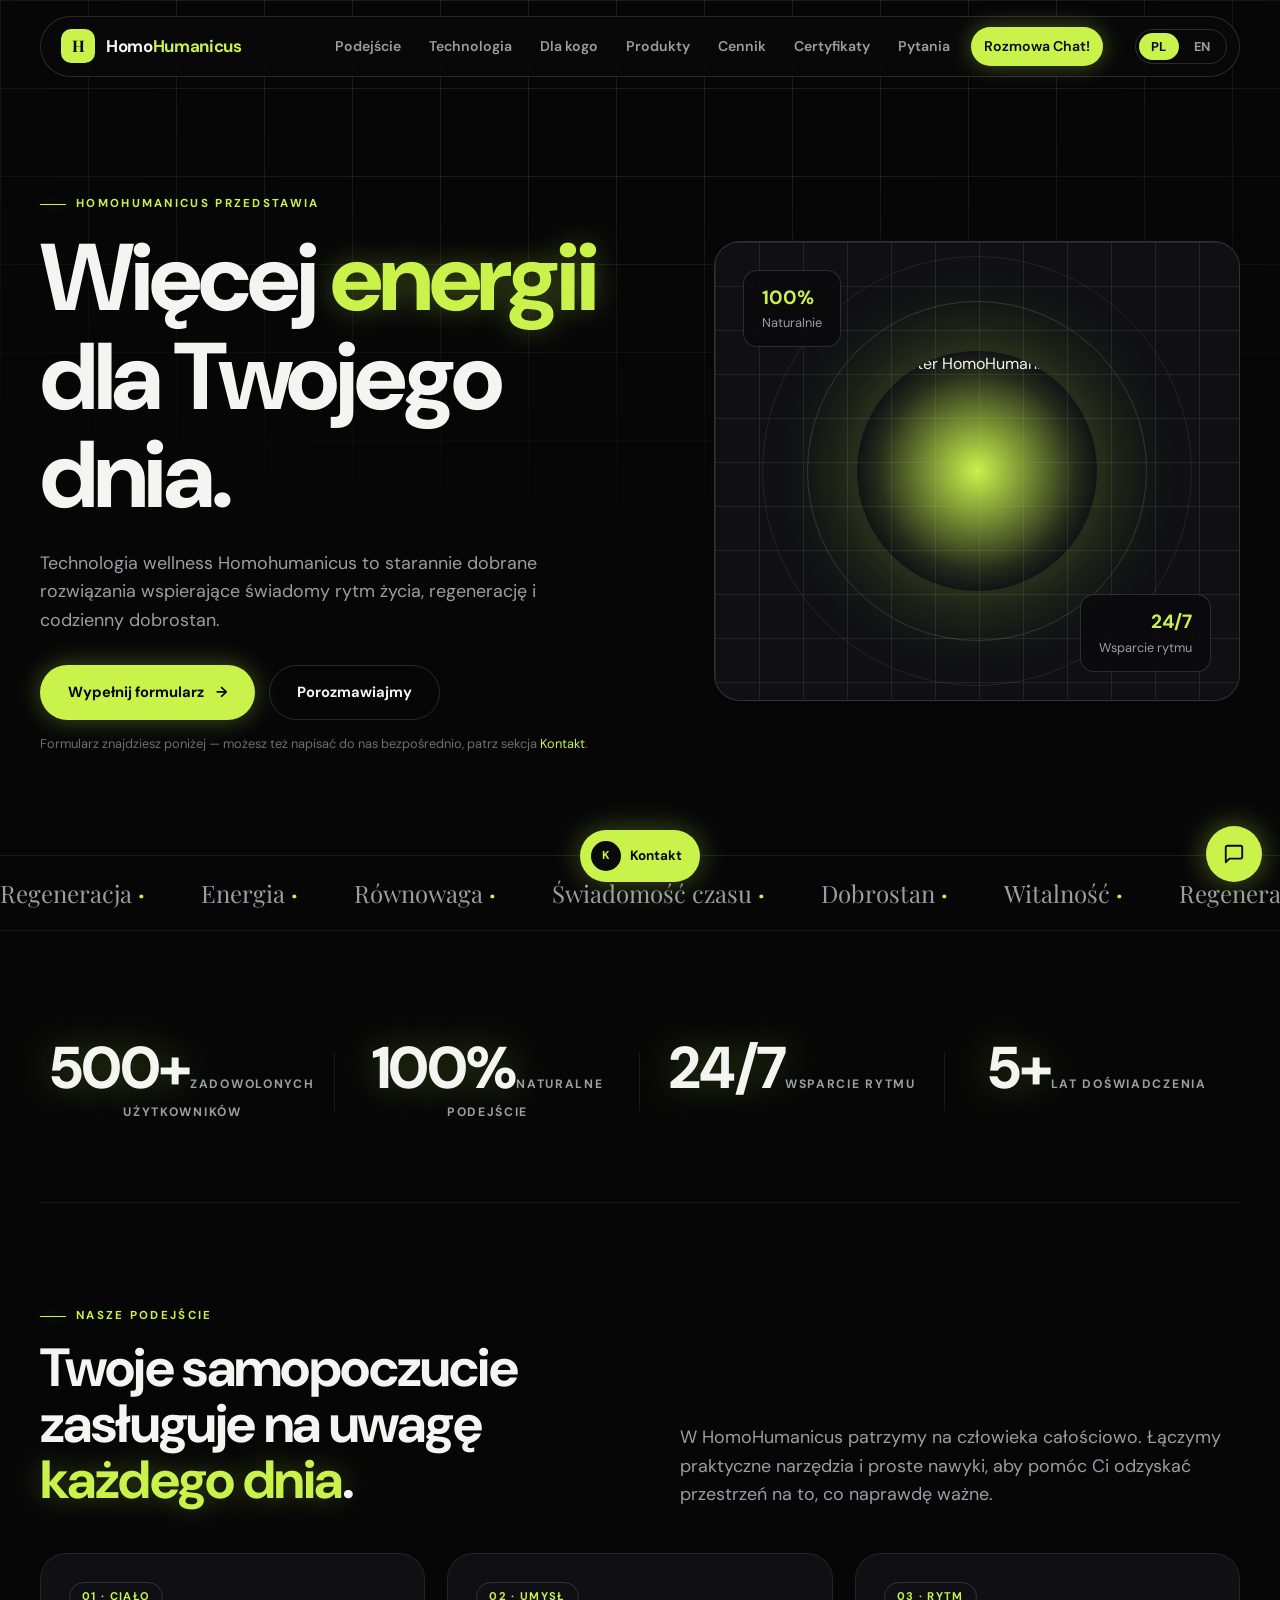
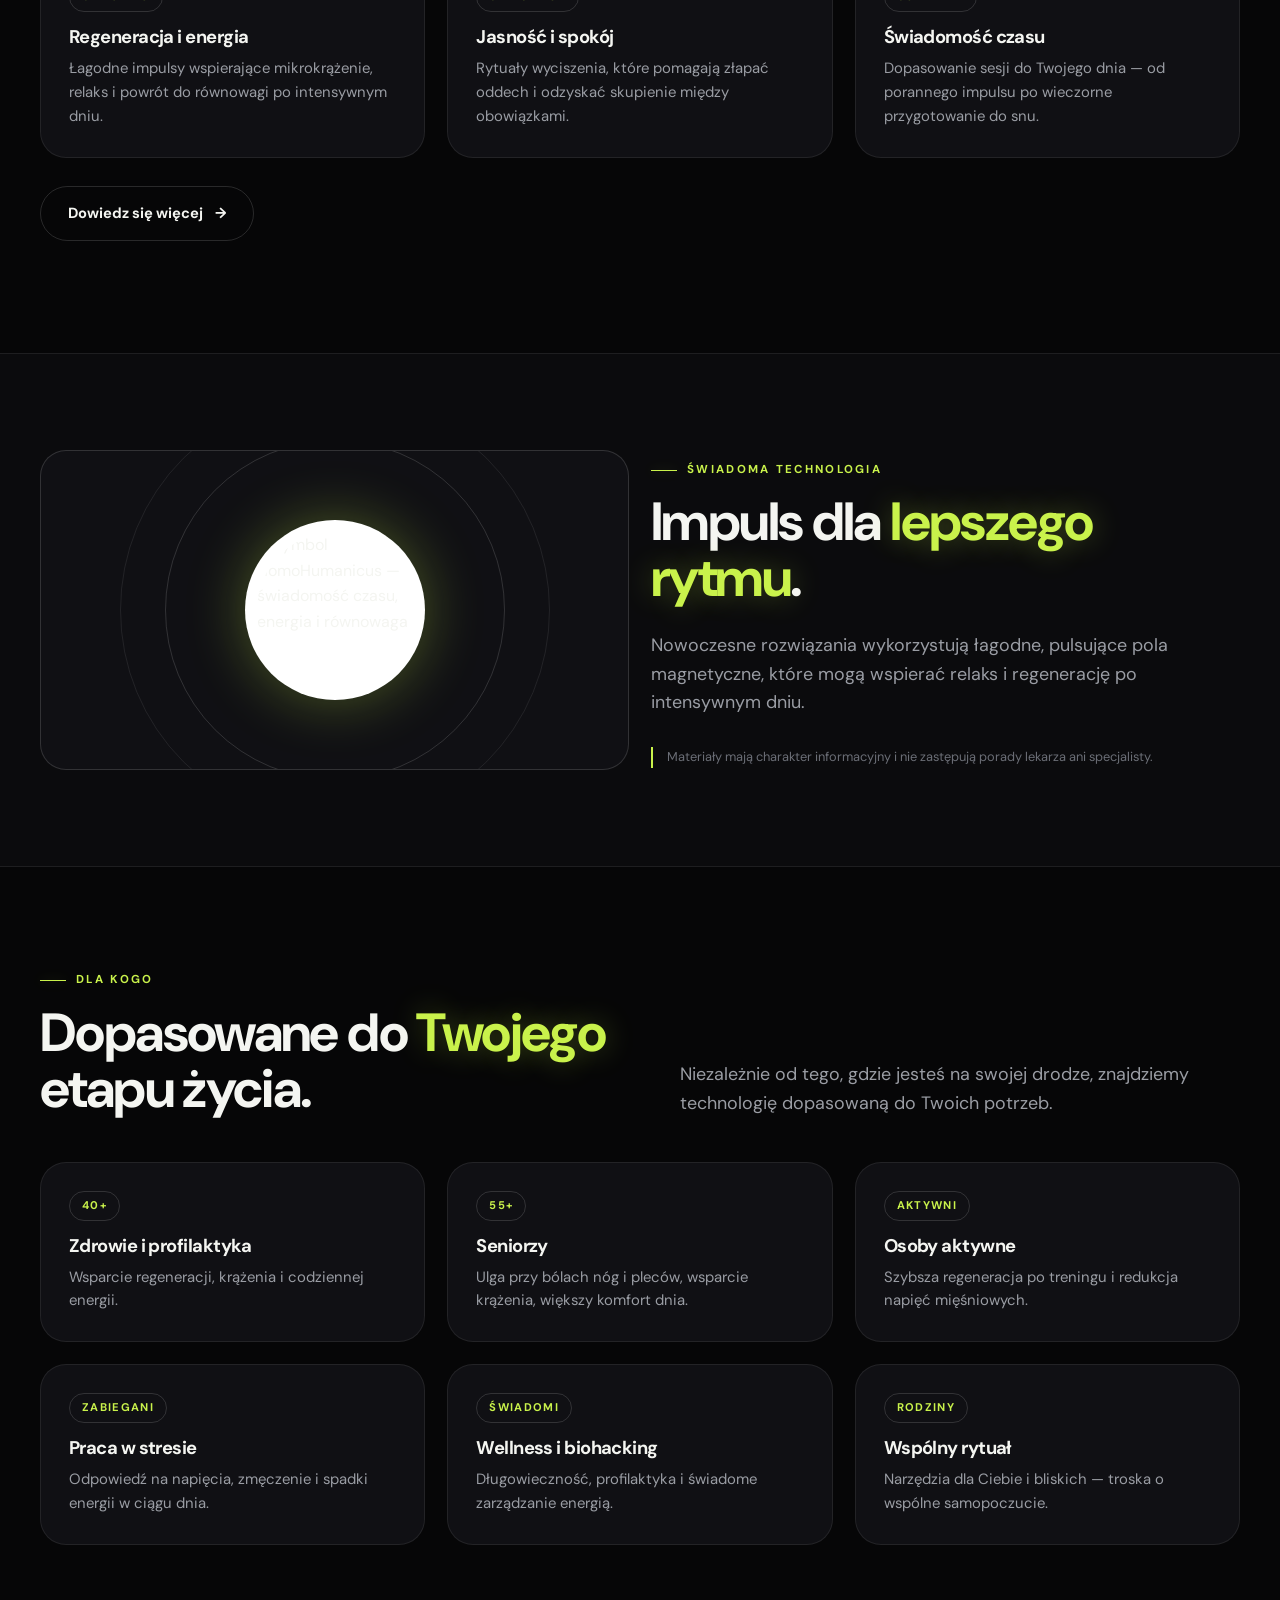
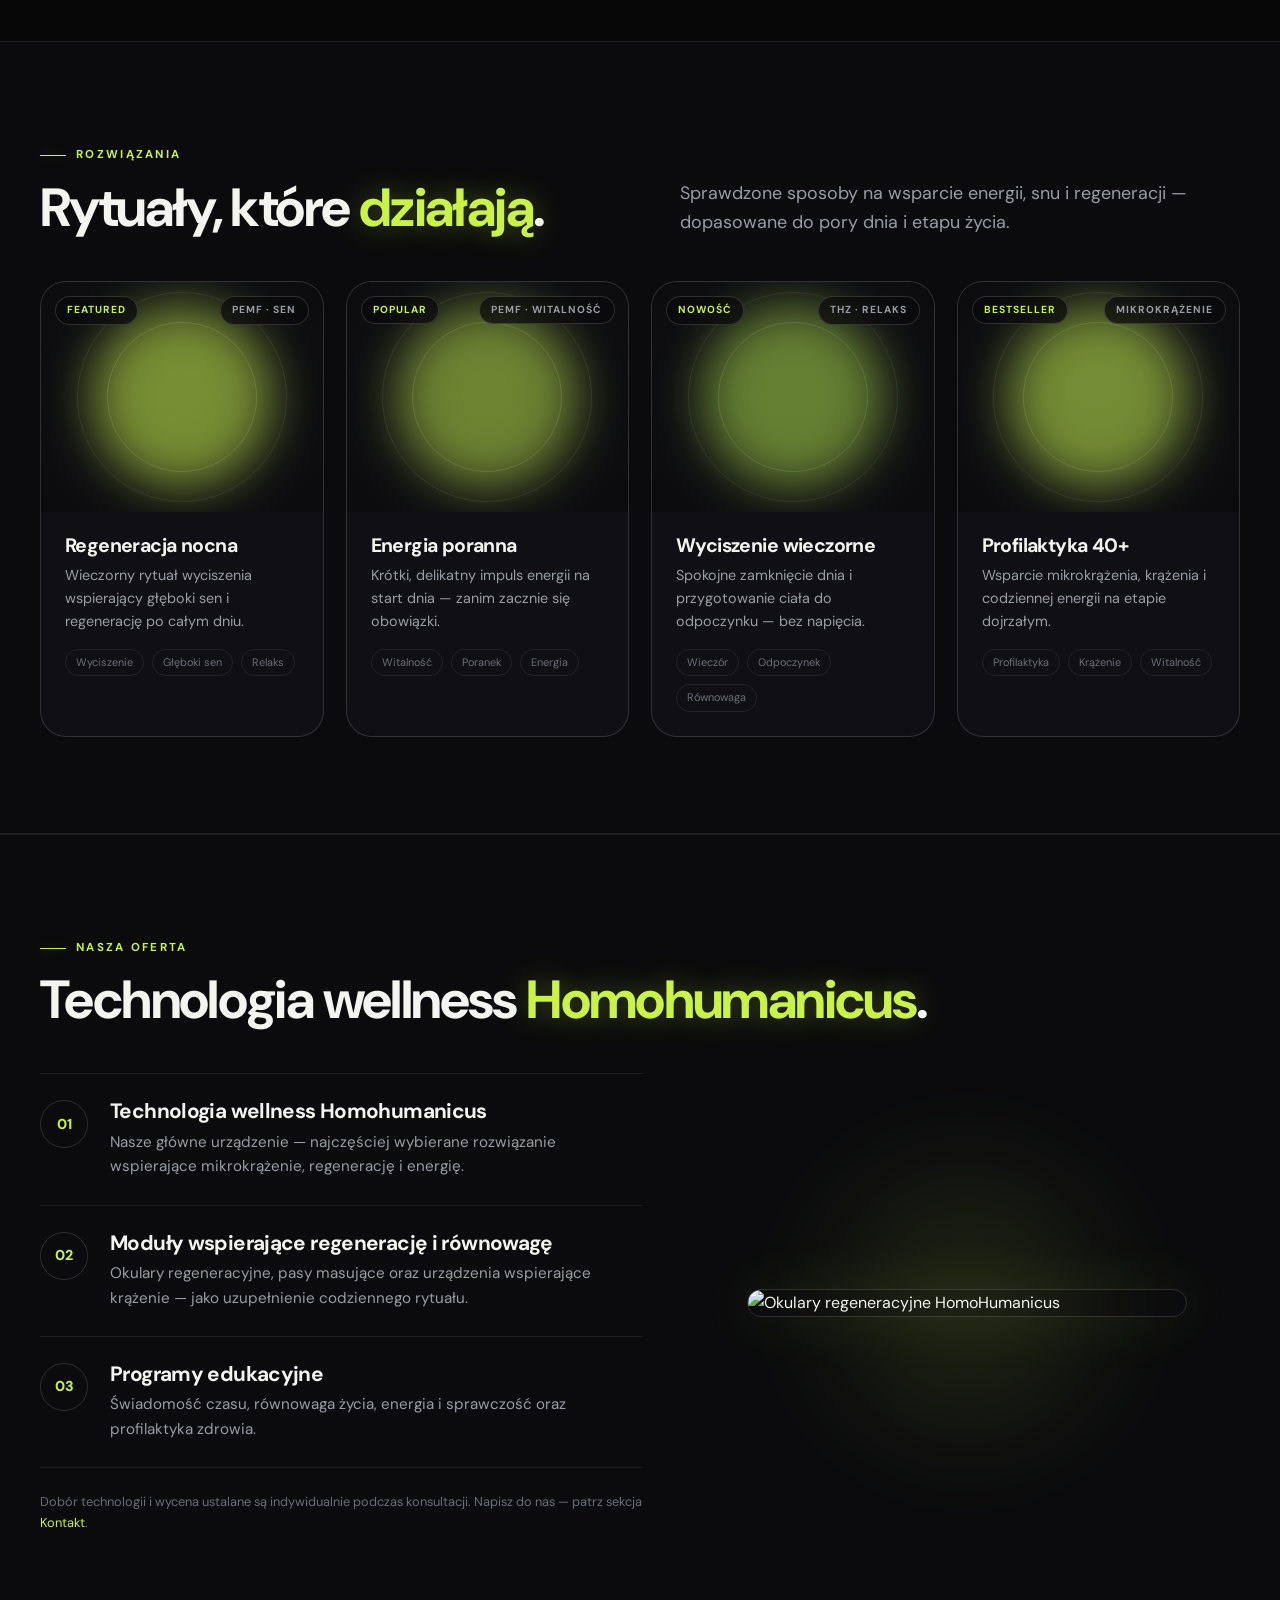
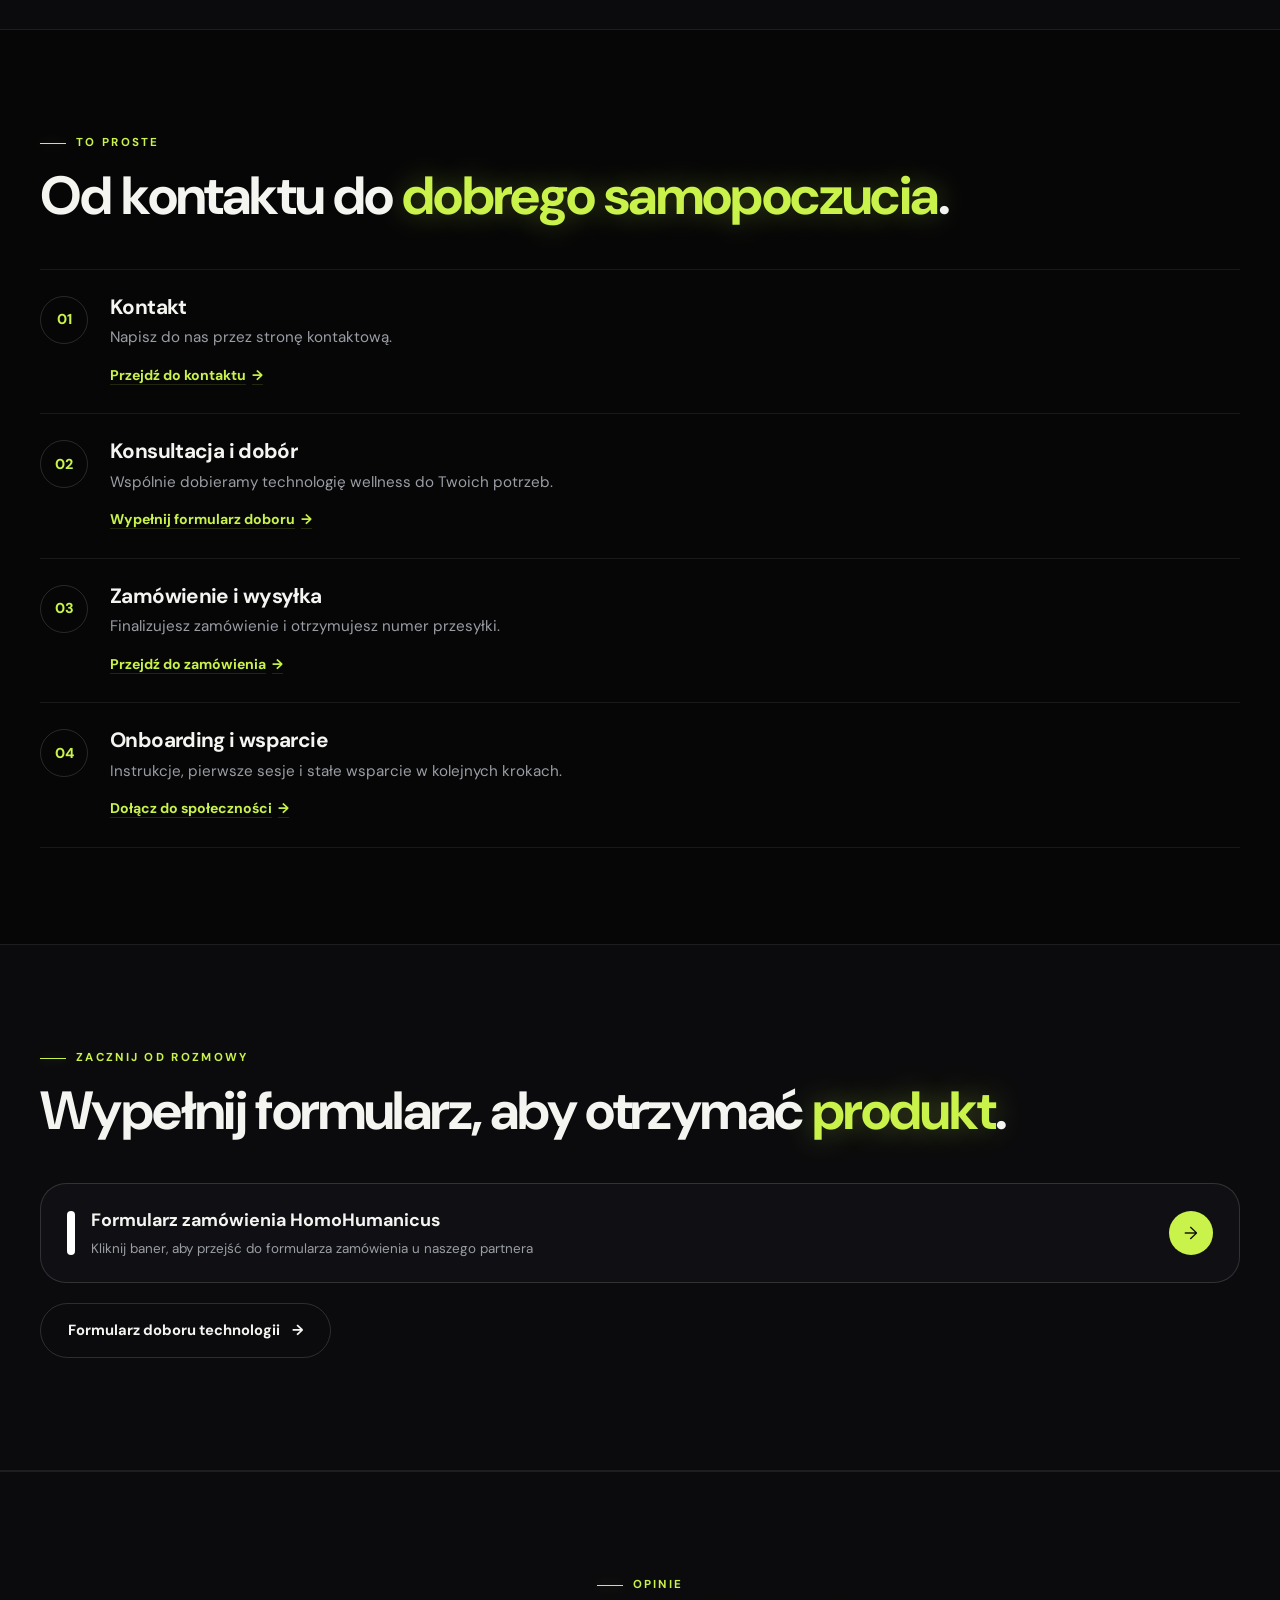
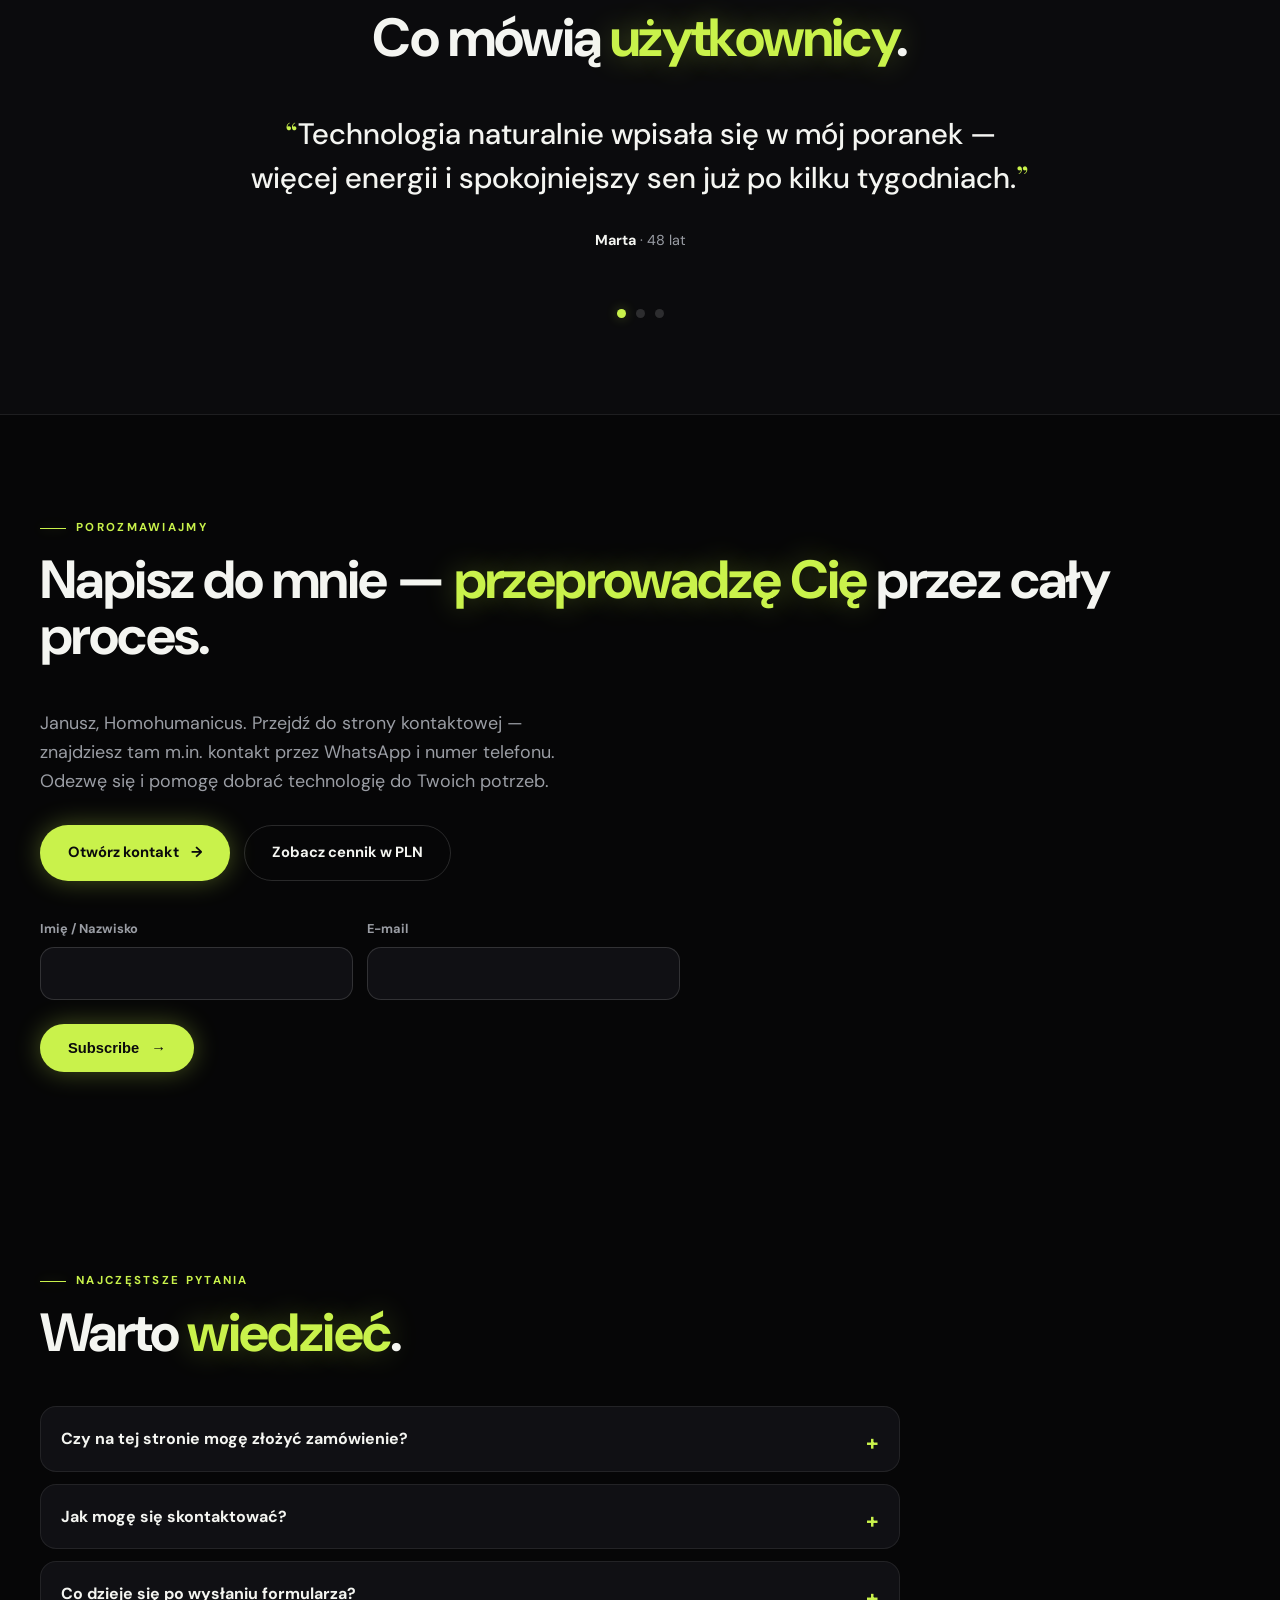
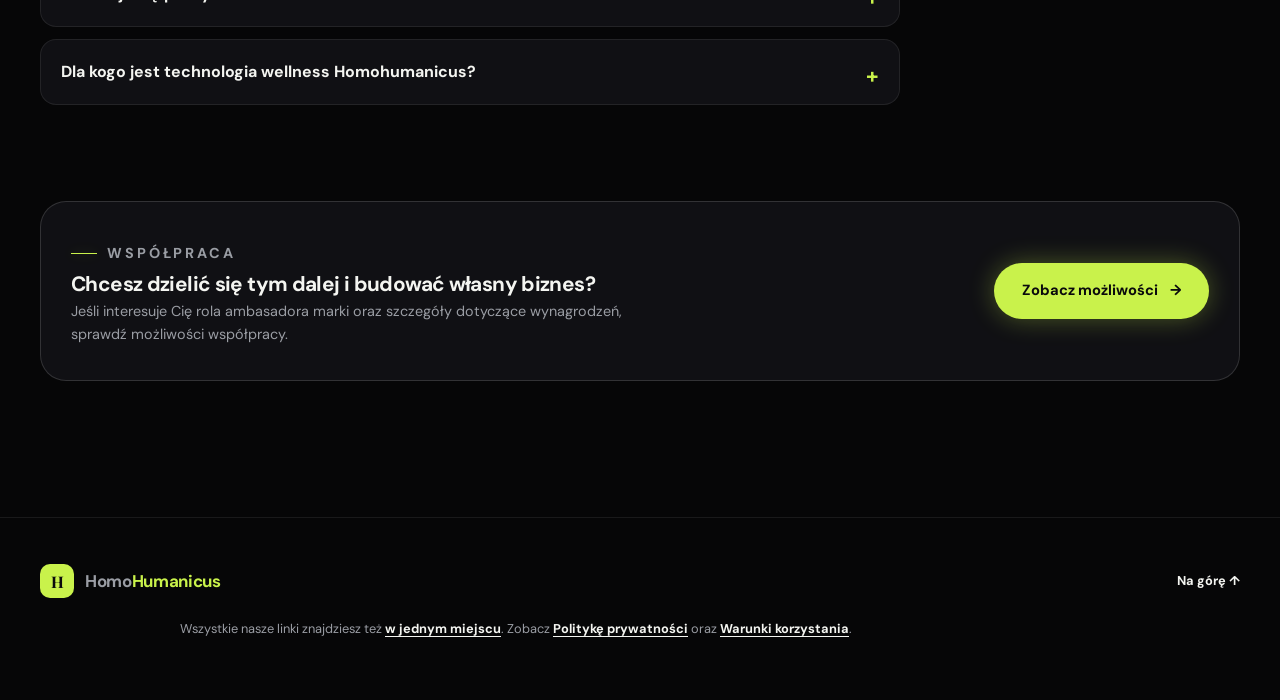
==== index.html @ 87706a70 "Handle Gemini rate limits gracefully (auto-retry + friendly message) Free-tier Gemini allows only ~2" ====
<!doctype html>
<html lang="pl">
  <head>
    <meta charset="UTF-8" />
    <meta name="viewport" content="width=device-width, initial-scale=1.0" />
    <meta name="description" content="HomoHumanicus — technologia wellness wspierająca regenerację, energię i równowagę. Napisz do nas i dobierz rozwiązanie dopasowane do Twojego rytmu dnia." />
    <meta name="theme-color" content="#060607" />
    <title>HomoHumanicus | Technologia Wellness</title>
    <link rel="preconnect" href="https://fonts.googleapis.com" />
    <link rel="preconnect" href="https://fonts.gstatic.com" crossorigin />
    <link href="https://fonts.googleapis.com/css2?family=DM+Sans:wght@400;500;600;700;800&family=Playfair+Display:wght@600;700&display=swap" rel="stylesheet" />
    <link rel="stylesheet" href="styles.css" />
    <style>
      /* ---- page-specific: HomoHumanicus ---- */
      .hero{padding:110px 0 70px}
      .hero-grid{display:grid;grid-template-columns:1.08fr .92fr;gap:56px;align-items:center}
      .hero h1{max-width:680px}
      .hero .hero-actions{display:flex;flex-wrap:wrap;gap:14px;margin-top:8px}
      .hero-visual{
        position:relative;min-height:460px;border:1px solid var(--line-strong);
        border-radius:var(--radius-lg);background:var(--surface);
        display:grid;place-items:center;overflow:hidden;
      }
      .hero-visual::before{content:"";position:absolute;inset:0;background-image:linear-gradient(var(--line) 1px,transparent 1px),linear-gradient(90deg,var(--line) 1px,transparent 1px);background-size:44px 44px}
      .hero-core{position:relative;z-index:2;width:240px;height:240px;border-radius:50%;overflow:hidden;background:radial-gradient(circle at 50% 50%,var(--lime) 0%,rgba(201,242,75,.12) 58%,transparent 72%);box-shadow:0 0 90px var(--lime-glow);display:grid;place-items:center}
      .hero-core img{width:100%;height:100%;object-fit:cover;display:block}
      .hero-orbit{position:absolute;z-index:1;border:1px solid var(--line-strong);border-radius:50%}
      .orbit-a{width:340px;height:340px}.orbit-b{width:430px;height:430px;border-color:var(--line)}
      .hero-stat{position:absolute;z-index:3;padding:12px 18px;border-radius:14px;background:rgba(10,10,12,.85);border:1px solid var(--line-strong);font-size:.8rem;color:var(--muted)}
      .hero-stat strong{display:block;color:var(--lime);font-size:1.2rem}
      .stat-a{top:28px;left:28px}.stat-b{bottom:28px;right:28px;text-align:right}

      /* marquee */
      .marquee{overflow:hidden;border-block:1px solid var(--line);padding:18px 0;margin:30px 0}
      .marquee-track{display:flex;gap:56px;width:max-content;animation:marquee 30s linear infinite}
      .marquee-track span{font-family:var(--serif);font-size:1.5rem;color:var(--muted);white-space:nowrap}
      .marquee-track span b{color:var(--lime);font-weight:700}
      @keyframes marquee{from{transform:translateX(0)}to{transform:translateX(-50%)}}

      /* section layout */
      .band{padding:96px 0}
      .band-alt{background:var(--bg-2);border-block:1px solid var(--line)}
      .grid-3{display:grid;grid-template-columns:repeat(3,1fr);gap:22px}
      .grid-2{display:grid;grid-template-columns:1fr 1fr;gap:22px}

      /* technology */
      .tech-visual{position:relative;min-height:320px;border:1px solid var(--line-strong);border-radius:var(--radius-lg);display:grid;place-items:center;overflow:hidden;background:var(--surface)}
      .tech-visual img{width:180px;height:180px;object-fit:cover;border-radius:50%;position:relative;z-index:2;background:#fff;padding:12px;box-shadow:0 0 60px var(--lime-glow)}

      /* final cta */
      .final-cta{text-align:center;padding:110px 0}
      .final-cta h2{max-width:760px;margin-inline:auto}
      .final-cta .lead{margin-inline:auto}
      .final-cta .button{margin-top:10px}

      /* order banner */
      .order-banner{display:flex;align-items:center;justify-content:space-between;gap:20px;margin:30px 0 8px;padding:22px 26px;border:1px solid var(--line-strong);border-radius:var(--radius-lg);background:var(--surface);transition:transform .18s,border-color .18s}
      .order-banner:hover{transform:translateY(-2px);border-color:var(--lime-soft)}
      .order-banner-left{display:flex;align-items:center;gap:16px}
      .order-banner-left img{height:44px;width:auto;background:#fff;border-radius:8px;padding:4px}
      .order-banner-text strong{display:block;font-size:1.12rem}
      .order-banner-text span{display:block;margin-top:3px;color:var(--muted);font-size:.84rem}
      .order-banner-arrow{flex:none;display:grid;place-items:center;width:44px;height:44px;border-radius:50%;background:var(--lime);color:#0a0a0c;font-size:1.1rem}

      /* ambassador */
      .ambassador-box{padding:34px 30px;border:1px solid var(--line-strong);border-radius:var(--radius-lg);background:var(--surface);display:flex;flex-wrap:wrap;align-items:center;justify-content:space-between;gap:22px}
      .ambassador-box p{margin:6px 0 0;max-width:560px;color:var(--muted);font-size:.9rem}
      .step-link{display:inline-flex;align-items:center;gap:6px;margin-top:14px;color:var(--lime);font-size:.88rem;font-weight:700;text-decoration:underline;text-underline-offset:4px;text-decoration-color:var(--lime-soft)}
      .step-link:hover{text-shadow:0 0 16px var(--lime-glow)}

      /* ---- stats counters (Agenciy) ---- */
      .stats-band{display:grid;grid-template-columns:repeat(4,1fr);gap:20px;padding:70px 0;border-bottom:1px solid var(--line)}
      .stat-cell{text-align:center;position:relative;padding:8px}
      .stat-cell:not(:last-child)::after{content:"";position:absolute;right:-10px;top:50%;transform:translateY(-50%);height:58%;width:1px;background:var(--line)}
      .stat-num{font-size:clamp(2.5rem,4.6vw,4rem);font-weight:800;letter-spacing:-.04em;line-height:1;color:var(--text);text-shadow:0 0 42px var(--lime-glow)}
      .stat-num .plus{color:var(--lime)}
      .stat-label{margin-top:12px;color:var(--muted);font-size:.76rem;font-weight:700;letter-spacing:.14em;text-transform:uppercase}

      /* ---- case-study cards ---- */
      .case-grid{display:grid;grid-template-columns:repeat(auto-fit,minmax(270px,1fr));gap:22px}
      .case-card{position:relative;overflow:hidden;border:1px solid var(--line-strong);border-radius:var(--radius-lg);background:var(--surface);transition:transform .25s,border-color .25s}
      .case-card:hover{transform:translateY(-6px);border-color:var(--lime-soft)}
      .case-media{position:relative;height:230px;overflow:hidden;display:grid;place-items:center;background:radial-gradient(circle at 50% 45%,var(--surface-2),var(--bg-2))}
      .case-media .rings{position:absolute;border:1px solid var(--line-strong);border-radius:50%}
      .case-media .glow{position:absolute;width:180px;height:180px;border-radius:50%;filter:blur(24px);opacity:.55}
      .case-meta{position:absolute;top:14px;left:14px;right:14px;display:flex;justify-content:space-between;gap:8px;z-index:2}
      .case-badge{font-size:.64rem;font-weight:700;letter-spacing:.1em;text-transform:uppercase;color:var(--muted);background:rgba(10,10,12,.72);border:1px solid var(--line-strong);padding:5px 11px;border-radius:999px;backdrop-filter:blur(6px)}
      .case-badge.hot{color:var(--lime)}
      .case-body{padding:24px}
      .case-body h3{font-size:1.22rem;margin:0 0 8px}
      .case-body p{margin:0;color:var(--muted);font-size:.9rem}
      .case-tags{display:flex;flex-wrap:wrap;gap:8px;margin-top:16px}
      .case-tags span{font-size:.68rem;color:var(--muted-2);border:1px solid var(--line);padding:4px 10px;border-radius:999px}

      /* ---- testimonials ---- */
      .testi{text-align:center}
      .testi-stage{max-width:780px;margin:0 auto;position:relative;min-height:170px}
      .testi-item{display:none}
      .testi-quote{font-size:clamp(1.25rem,2.5vw,1.85rem);line-height:1.4;color:var(--text);font-weight:500}
      .testi-quote::before{content:"\201C";color:var(--lime);font-family:var(--serif)}
      .testi-quote::after{content:"\201D";color:var(--lime);font-family:var(--serif)}
      .testi-author{margin-top:22px;color:var(--muted);font-size:.9rem}
      .testi-author strong{color:var(--text)}
      .testi-dots{display:flex;justify-content:center;gap:10px;margin-top:28px}
      .testi-dots button{width:9px;height:9px;border-radius:50%;border:none;background:var(--line-strong);cursor:pointer;padding:0;transition:background .2s,box-shadow .2s}
      .testi-dots button.active{background:var(--lime);box-shadow:0 0 12px var(--lime-glow)}

      /* ---- let's talk form ---- */
      .form-grid{display:grid;grid-template-columns:1fr 1fr;gap:14px;max-width:640px}
      .form-field{display:flex;flex-direction:column;gap:8px}
      .form-field.full{grid-column:1/-1}
      .form-field label{font-size:.8rem;font-weight:700;color:var(--muted)}
      .form-field input,.form-field textarea{background:var(--surface);border:1px solid var(--line-strong);border-radius:14px;color:var(--text);padding:13px 16px;font:inherit;font-size:.95rem;outline:none;transition:border-color .2s,box-shadow .2s}
      .form-field input:focus,.form-field textarea:focus{border-color:var(--lime);box-shadow:0 0 0 3px var(--lime-soft)}
      .form-field textarea{min-height:130px;resize:vertical}
      .form-status{margin-top:16px;font-size:.85rem;color:var(--muted)}
      .form-status.ok{color:var(--lime)}

      /* ---- products split layout ---- */
      .prod-grid{display:grid;grid-template-columns:1.05fr .95fr;gap:52px;align-items:center}
      .prod-media{position:relative;display:grid;place-items:center}
      .prod-media::before{content:"";position:absolute;width:70%;aspect-ratio:1;border-radius:50%;background:radial-gradient(circle,var(--lime-glow),transparent 70%);filter:blur(40px);opacity:.4}
      .prod-media img{position:relative;width:100%;max-width:440px;height:auto;border-radius:var(--radius-lg);border:1px solid var(--line-strong);box-shadow:0 0 60px rgba(201,242,75,.1)}

      /* ---- reveal on scroll ---- */
      .reveal{opacity:0;transform:translateY(26px);transition:opacity .7s ease,transform .7s ease}
      .reveal.in{opacity:1;transform:translateY(0)}

      @media (max-width:860px){
        .hero-grid{grid-template-columns:1fr;gap:40px}
        .hero-visual{min-height:380px;order:-1}
        .grid-3,.grid-2{grid-template-columns:1fr}
        .hero{padding:80px 0 50px}
        .stats-band{grid-template-columns:repeat(2,1fr);gap:34px 0}
        .stat-cell:nth-child(2)::after{display:none}
        .form-grid{grid-template-columns:1fr}
        .prod-grid{grid-template-columns:1fr;gap:34px}
        .prod-media{order:-1}
        .prod-media img{max-width:340px}
      }

      /* ---- language switcher ---- */
      .lang-toggle{display:inline-flex;align-items:center;gap:3px;margin-left:10px;border:1px solid var(--line-strong);border-radius:999px;padding:3px;flex:none}
      .lang-toggle button{border:none;background:transparent;color:var(--muted);padding:5px 12px;border-radius:999px;cursor:pointer;font:700 .8rem var(--sans);letter-spacing:.04em}
      .lang-toggle button.active{background:var(--lime);color:#0a0a0c}
      @media (max-width:860px){.lang-toggle{margin-left:0}}
    </style>
  </head>
  <body>
    <div class="grid-bg" aria-hidden="true"></div>

    <header class="site-header">
      <a class="brand" href="#start" aria-label="HomoHumanicus — strona główna" data-en="HomoHumanicus — home">
        <span class="brand-mark" aria-hidden="true">H</span>
        <span>Homo<span>Humanicus</span></span>
      </a>
      <button class="menu-button" type="button" aria-expanded="false" aria-controls="menu" data-en="Menu">Menu</button>
      <nav id="menu" class="main-nav" aria-label="Główna nawigacja">
        <a href="#o-nas" data-en="Approach">Podejście</a>
        <a href="#technologia" data-en="Technology">Technologia</a>
        <a href="#dla-kogo" data-en="Who it's for">Dla kogo</a>
        <a href="#produkty" data-en="Products">Produkty</a>
        <a href="cennik.html" data-en="Pricing">Cennik</a>
        <a href="certyfikaty.html" data-en="Certificates">Certyfikaty</a>
        <a href="#faq" data-en="FAQ">Pytania</a>
        <a href="#kontakt" class="nav-cta" data-en="Let's Chat!">Rozmowa Chat!</a>
      </nav>
      <div class="lang-toggle" role="group" aria-label="Language / Język">
        <button type="button" data-lang="pl" class="active">PL</button>
        <button type="button" data-lang="en">EN</button>
      </div>
    </header>

    <main id="start">
      <!-- HERO -->
      <section class="hero section-shell">
        <div class="hero-grid">
          <div class="hero-copy">
            <p class="eyebrow" data-en="HomoHumanicus presents">HomoHumanicus przedstawia</p>
            <h1 data-en="More <em>energy</em> for your day.">Więcej <em>energii</em> dla Twojego dnia.</h1>
            <p class="lead" data-en="Homohumanicus wellness technology is a carefully selected set of solutions that support a mindful rhythm of life, regeneration and everyday well-being.">Technologia wellness Homohumanicus to starannie dobrane rozwiązania wspierające świadomy rytm życia, regenerację i codzienny dobrostan.</p>
            <div class="hero-actions">
              <a class="button button-primary" href="#formularz" data-en="Fill out the form <span aria-hidden=&quot;true&quot;>→</span>">Wypełnij formularz <span aria-hidden="true">→</span></a>
              <a class="button button-ghost" href="#kontakt" data-en="Let's talk">Porozmawiajmy</a>
            </div>
            <p class="microcopy" data-en="You'll find the form below — you can also write to us directly, see the <a href=&quot;#kontakt&quot; style=&quot;color:var(--lime)&quot;>Contact</a> section.">Formularz znajdziesz poniżej — możesz też napisać do nas bezpośrednio, patrz sekcja <a href="#kontakt" style="color:var(--lime)">Kontakt</a>.</p>
          </div>
          <div class="hero-visual" aria-label="Ilustracja: marketer HomoHumanicus">
            <span class="hero-orbit orbit-a" aria-hidden="true"></span>
            <span class="hero-orbit orbit-b" aria-hidden="true"></span>
            <div class="hero-core"><img src="https://homohumanicus.pl/aplikacja/marketer.png" alt="Marketer HomoHumanicus" /></div>
            <div class="hero-stat stat-a"><strong>100%</strong><span data-en="Naturally">Naturalnie</span></div>
            <div class="hero-stat stat-b"><strong>24/7</strong><span data-en="Rhythm support">Wsparcie rytmu</span></div>
          </div>
        </div>
      </section>

      <!-- MARQUEE -->
      <div class="marquee" aria-hidden="true">
        <div class="marquee-track" data-en="<span>Regeneration <b>·</b></span><span>Energy <b>·</b></span><span>Balance <b>·</b></span><span>Time awareness <b>·</b></span><span>Well-being <b>·</b></span><span>Vitality <b>·</b></span><span>Regeneration <b>·</b></span><span>Energy <b>·</b></span><span>Balance <b>·</b></span><span>Time awareness <b>·</b></span><span>Well-being <b>·</b></span><span>Vitality <b>·</b></span>">
          <span>Regeneracja <b>·</b></span><span>Energia <b>·</b></span><span>Równowaga <b>·</b></span><span>Świadomość czasu <b>·</b></span><span>Dobrostan <b>·</b></span><span>Witalność <b>·</b></span>
          <span>Regeneracja <b>·</b></span><span>Energia <b>·</b></span><span>Równowaga <b>·</b></span><span>Świadomość czasu <b>·</b></span><span>Dobrostan <b>·</b></span><span>Witalność <b>·</b></span>
        </div>
      </div>

      <!-- STATYSTYKI (animowane liczniki) -->
      <section class="stats-band section-shell reveal" aria-label="Kluczowe liczby">
        <div class="stat-cell"><span class="stat-num" data-count="500" data-suffix="+">0</span><span class="stat-label" data-en="Satisfied users">Zadowolonych użytkowników</span></div>
        <div class="stat-cell"><span class="stat-num" data-count="100" data-suffix="%">0</span><span class="stat-label" data-en="Natural approach">Naturalne podejście</span></div>
        <div class="stat-cell"><span class="stat-num" data-count="24" data-suffix="/7">0</span><span class="stat-label" data-en="Rhythm support">Wsparcie rytmu</span></div>
        <div class="stat-cell"><span class="stat-num" data-count="5" data-suffix="+">0</span><span class="stat-label" data-en="Years of experience">Lat doświadczenia</span></div>
      </section>

      <!-- PODEJŚCIE -->
      <section id="o-nas" class="band section-shell">
        <div class="section-head">
          <div>
            <p class="eyebrow" data-en="Our approach">Nasze podejście</p>
            <h2 data-en="Your well-being deserves attention <em>every single day</em>.">Twoje samopoczucie zasługuje na uwagę <em>każdego dnia</em>.</h2>
          </div>
          <p class="lead" data-en="At HomoHumanicus we look at the whole person. We combine practical tools and simple habits to help you reclaim space for what truly matters.">W HomoHumanicus patrzymy na człowieka całościowo. Łączymy praktyczne narzędzia i proste nawyki, aby pomóc Ci odzyskać przestrzeń na to, co naprawdę ważne.</p>
        </div>
        <div class="grid-3">
          <article class="card"><span class="card-tag" data-en="01 · Body">01 · Ciało</span><h3 data-en="Regeneration &amp; energy">Regeneracja i energia</h3><p data-en="Gentle impulses that support microcirculation, relaxation and returning to balance after a busy day.">Łagodne impulsy wspierające mikrokrążenie, relaks i powrót do równowagi po intensywnym dniu.</p></article>
          <article class="card"><span class="card-tag" data-en="02 · Mind">02 · Umysł</span><h3 data-en="Clarity &amp; calm">Jasność i spokój</h3><p data-en="Calming rituals that help you catch your breath and regain focus between tasks.">Rytuały wyciszenia, które pomagają złapać oddech i odzyskać skupienie między obowiązkami.</p></article>
          <article class="card"><span class="card-tag" data-en="03 · Rhythm">03 · Rytm</span><h3 data-en="Time awareness">Świadomość czasu</h3><p data-en="Sessions fitted to your day — from a morning impulse to an evening wind-down before sleep.">Dopasowanie sesji do Twojego dnia — od porannego impulsu po wieczorne przygotowanie do snu.</p></article>
        </div>
        <p style="margin-top:28px"><a class="button button-ghost" href="https://jankra.thefrequencyawakening.com/pl" target="_blank" rel="noopener noreferrer" data-en="Learn more <span aria-hidden=&quot;true&quot;>→</span>">Dowiedz się więcej <span aria-hidden="true">→</span></a></p>
      </section>

      <!-- TECHNOLOGIA -->
      <section id="technologia" class="band band-alt">
        <div class="section-shell">
          <div class="grid-2" style="align-items:center">
            <div class="tech-visual">
              <span class="hero-orbit orbit-a" aria-hidden="true"></span>
              <span class="hero-orbit orbit-b" aria-hidden="true"></span>
              <img src="https://nai.info.pl/logo/brand.jpeg" alt="Symbol HomoHumanicus — świadomość czasu, energia i równowaga" loading="lazy" />
            </div>
            <div>
              <p class="eyebrow" data-en="Conscious technology">Świadoma technologia</p>
              <h2 data-en="An impulse for a <em>better rhythm</em>.">Impuls dla <em>lepszego rytmu</em>.</h2>
              <p class="lead" data-en="Modern solutions use gentle, pulsating magnetic fields that can support relaxation and recovery after a busy day.">Nowoczesne rozwiązania wykorzystują łagodne, pulsujące pola magnetyczne, które mogą wspierać relaks i regenerację po intensywnym dniu.</p>
              <p class="microcopy" style="border-left:2px solid var(--lime);padding-left:14px" data-en="These materials are for information only and do not replace the advice of a doctor or specialist.">Materiały mają charakter informacyjny i nie zastępują porady lekarza ani specjalisty.</p>
            </div>
          </div>
        </div>
      </section>

      <!-- DLA KOGO -->
      <section id="dla-kogo" class="band section-shell">
        <div class="section-head">
          <div>
            <p class="eyebrow" data-en="Who it's for">Dla kogo</p>
            <h2 data-en="Matched to <em>your</em> stage of life.">Dopasowane do <em>Twojego</em> etapu życia.</h2>
          </div>
          <p class="lead" data-en="No matter where you are on your path, we'll find the technology matched to your needs.">Niezależnie od tego, gdzie jesteś na swojej drodze, znajdziemy technologię dopasowaną do Twoich potrzeb.</p>
        </div>
        <div class="grid-3">
          <article class="card"><span class="card-tag">40+</span><h3 data-en="Health &amp; prevention">Zdrowie i profilaktyka</h3><p data-en="Support for recovery, circulation and everyday energy.">Wsparcie regeneracji, krążenia i codziennej energii.</p></article>
          <article class="card"><span class="card-tag">55+</span><h3 data-en="Seniors">Seniorzy</h3><p data-en="Relief from leg and back pain, circulation support, greater daily comfort.">Ulga przy bólach nóg i pleców, wsparcie krążenia, większy komfort dnia.</p></article>
          <article class="card"><span class="card-tag" data-en="Active">Aktywni</span><h3 data-en="Active individuals">Osoby aktywne</h3><p data-en="Faster post-workout recovery and reduced muscle tension.">Szybsza regeneracja po treningu i redukcja napięć mięśniowych.</p></article>
          <article class="card"><span class="card-tag" data-en="Busy">Zabiegani</span><h3 data-en="Working under stress">Praca w stresie</h3><p data-en="An answer to tension, fatigue and energy dips during the day.">Odpowiedź na napięcia, zmęczenie i spadki energii w ciągu dnia.</p></article>
          <article class="card"><span class="card-tag" data-en="Conscious">Świadomi</span><h3 data-en="Wellness &amp; biohacking">Wellness i biohacking</h3><p data-en="Longevity, prevention and conscious energy management.">Długowieczność, profilaktyka i świadome zarządzanie energią.</p></article>
          <article class="card"><span class="card-tag" data-en="Families">Rodziny</span><h3 data-en="A shared ritual">Wspólny rytuał</h3><p data-en="Tools for you and your loved ones — care for shared well-being.">Narzędzia dla Ciebie i bliskich — troska o wspólne samopoczucie.</p></article>
        </div>
      </section>

      <!-- ROZWIĄZANIA (case studies) -->
      <section class="band band-alt">
        <div class="section-shell">
          <div class="section-head">
            <div><p class="eyebrow" data-en="Solutions">Rozwiązania</p><h2 data-en="Rituals that <em>work</em>.">Rytuały, które <em>działają</em>.</h2></div>
            <p class="lead" data-en="Proven ways to support energy, sleep and recovery — matched to the time of day and stage of life.">Sprawdzone sposoby na wsparcie energii, snu i regeneracji — dopasowane do pory dnia i etapu życia.</p>
          </div>
          <div class="case-grid">
            <article class="case-card">
              <div class="case-media">
                <span class="rings" style="width:150px;height:150px"></span>
                <span class="rings" style="width:210px;height:210px;border-color:var(--line)"></span>
                <span class="glow" style="background:var(--lime)"></span>
                <div class="case-meta"><span class="case-badge hot" data-en="Featured">Featured</span><span class="case-badge" data-en="PEMF · Sleep">PEMF · Sen</span></div>
              </div>
              <div class="case-body">
                <h3 data-en="Night regeneration">Regeneracja nocna</h3>
                <p data-en="An evening calming ritual that supports deep sleep and recovery after the whole day.">Wieczorny rytuał wyciszenia wspierający głęboki sen i regenerację po całym dniu.</p>
                <div class="case-tags"><span data-en="Calm">Wyciszenie</span><span data-en="Deep sleep">Głęboki sen</span><span data-en="Relax">Relaks</span></div>
              </div>
            </article>
            <article class="case-card">
              <div class="case-media">
                <span class="rings" style="width:150px;height:150px"></span>
                <span class="rings" style="width:210px;height:210px;border-color:var(--line)"></span>
                <span class="glow" style="background:#b8e04a"></span>
                <div class="case-meta"><span class="case-badge hot" data-en="Popular">Popular</span><span class="case-badge" data-en="PEMF · Vitality">PEMF · Witalność</span></div>
              </div>
              <div class="case-body">
                <h3 data-en="Morning energy">Energia poranna</h3>
                <p data-en="A short, gentle impulse of energy to start the day — before the to-do list begins.">Krótki, delikatny impuls energii na start dnia — zanim zacznie się obowiązki.</p>
                <div class="case-tags"><span data-en="Vitality">Witalność</span><span data-en="Morning">Poranek</span><span data-en="Energy">Energia</span></div>
              </div>
            </article>
            <article class="case-card">
              <div class="case-media">
                <span class="rings" style="width:150px;height:150px"></span>
                <span class="rings" style="width:210px;height:210px;border-color:var(--line)"></span>
                <span class="glow" style="background:#a9d94a"></span>
                <div class="case-meta"><span class="case-badge hot" data-en="New">Nowość</span><span class="case-badge" data-en="THz · Relax">THz · Relaks</span></div>
              </div>
              <div class="case-body">
                <h3 data-en="Evening calm">Wyciszenie wieczorne</h3>
                <p data-en="A peaceful close to the day and preparing the body for rest — without tension.">Spokojne zamknięcie dnia i przygotowanie ciała do odpoczynku — bez napięcia.</p>
                <div class="case-tags"><span data-en="Evening">Wieczór</span><span data-en="Rest">Odpoczynek</span><span data-en="Balance">Równowaga</span></div>
              </div>
            </article>
            <article class="case-card">
              <div class="case-media">
                <span class="rings" style="width:150px;height:150px"></span>
                <span class="rings" style="width:210px;height:210px;border-color:var(--line)"></span>
                <span class="glow" style="background:#c4ef4d"></span>
                <div class="case-meta"><span class="case-badge hot" data-en="Bestseller">Bestseller</span><span class="case-badge" data-en="Microcirculation">Mikrokrążenie</span></div>
              </div>
              <div class="case-body">
                <h3 data-en="40+ prevention">Profilaktyka 40+</h3>
                <p data-en="Support for microcirculation, circulation and everyday energy at a mature stage of life.">Wsparcie mikrokrążenia, krążenia i codziennej energii na etapie dojrzałym.</p>
                <div class="case-tags"><span data-en="Prevention">Profilaktyka</span><span data-en="Circulation">Krążenie</span><span data-en="Vitality">Witalność</span></div>
              </div>
            </article>
          </div>
        </div>
      </section>

      <!-- PRODUKTY -->
      <section id="produkty" class="band band-alt">
        <div class="section-shell">
          <div class="section-head">
            <div><p class="eyebrow" data-en="Our offer">Nasza oferta</p><h2 data-en="<em>Homohumanicus</em> wellness technology.">Technologia wellness <em>Homohumanicus</em>.</h2></div>
          </div>
          <div class="prod-grid">
            <div>
              <ol class="num-list">
                <li><span class="num">01</span><div><h3 data-en="Homohumanicus wellness technology">Technologia wellness Homohumanicus</h3><p data-en="Our main device — the most popular solution supporting microcirculation, regeneration and energy.">Nasze główne urządzenie — najczęściej wybierane rozwiązanie wspierające mikrokrążenie, regenerację i energię.</p></div></li>
                <li><span class="num">02</span><div><h3 data-en="Modules supporting regeneration &amp; balance">Moduły wspierające regenerację i równowagę</h3><p data-en="Regenerative glasses, massage belts and circulation-supporting devices — as a complement to your daily ritual.">Okulary regeneracyjne, pasy masujące oraz urządzenia wspierające krążenie — jako uzupełnienie codziennego rytuału.</p></div></li>
                <li><span class="num">03</span><div><h3 data-en="Educational programs">Programy edukacyjne</h3><p data-en="Time awareness, life balance, energy and agency, plus health prevention.">Świadomość czasu, równowaga życia, energia i sprawczość oraz profilaktyka zdrowia.</p></div></li>
              </ol>
              <p class="microcopy" style="margin-top:24px" data-en="Technology selection and pricing are determined individually during a consultation. Write to us — see the <a href=&quot;#kontakt&quot; style=&quot;color:var(--lime)&quot;>Contact</a> section.">Dobór technologii i wycena ustalane są indywidualnie podczas konsultacji. Napisz do nas — patrz sekcja <a href="#kontakt" style="color:var(--lime)">Kontakt</a>.</p>
            </div>
            <div class="prod-media">
              <img src="https://homohumanicus.pl/aplikacja/okulary.png" alt="Okulary regeneracyjne HomoHumanicus" loading="lazy" />
            </div>
          </div>
        </div>
      </section>

      <!-- PROCES -->
      <section class="band section-shell">
        <div class="section-head">
          <div><p class="eyebrow" data-en="It's simple">To proste</p><h2 data-en="From contact to <em>well-being</em>.">Od kontaktu do <em>dobrego samopoczucia</em>.</h2></div>
        </div>
        <ol class="num-list">
          <li><span class="num">01</span><div><h3 data-en="Contact">Kontakt</h3><p data-en="Write to us through the contact page.">Napisz do nas przez stronę kontaktową.</p><a class="step-link" href="https://jankra.thefrequencyawakening.com/pl/connect" target="_blank" rel="noopener noreferrer" data-en="Go to contact <span aria-hidden=&quot;true&quot;>→</span>">Przejdź do kontaktu <span aria-hidden="true">→</span></a></div></li>
          <li><span class="num">02</span><div><h3 data-en="Consultation &amp; selection">Konsultacja i dobór</h3><p data-en="Together we match the wellness technology to your needs.">Wspólnie dobieramy technologię wellness do Twoich potrzeb.</p><a class="step-link" href="formularz-wellness.html" data-en="Fill out the selection form <span aria-hidden=&quot;true&quot;>→</span>">Wypełnij formularz doboru <span aria-hidden="true">→</span></a></div></li>
          <li><span class="num">03</span><div><h3 data-en="Order &amp; shipping">Zamówienie i wysyłka</h3><p data-en="You finalize the order and receive a shipment number.">Finalizujesz zamówienie i otrzymujesz numer przesyłki.</p><a class="step-link" href="https://jankra.thefrequencyawakening.com/pl/order" target="_blank" rel="noopener noreferrer" data-en="Go to order <span aria-hidden=&quot;true&quot;>→</span>">Przejdź do zamówienia <span aria-hidden="true">→</span></a></div></li>
          <li><span class="num">04</span><div><h3 data-en="Onboarding &amp; support">Onboarding i wsparcie</h3><p data-en="Instructions, first sessions and ongoing support in the next steps.">Instrukcje, pierwsze sesje i stałe wsparcie w kolejnych krokach.</p><a class="step-link" href="https://pilot.aitribes.app/ft/bDkx5?v=n5oZ7" target="_blank" rel="noopener noreferrer" data-en="Join the community <span aria-hidden=&quot;true&quot;>→</span>">Dołącz do społeczności <span aria-hidden="true">→</span></a></div></li>
        </ol>
      </section>

      <!-- FORMULARZ -->
      <section id="formularz" class="band band-alt">
        <div class="section-shell">
          <div class="section-head">
            <div><p class="eyebrow" data-en="Start with a conversation">Zacznij od rozmowy</p><h2 data-en="Fill out the form to get your <em>product</em>.">Wypełnij formularz, aby otrzymać <em>produkt</em>.</h2></div>
          </div>
          <a class="order-banner" href="https://jankra.thefrequencyawakening.com/pl/order" target="_blank" rel="noopener noreferrer">
            <span class="order-banner-left">
              <img src="https://nai.info.pl/logo/logo.png" alt="" loading="lazy" />
              <span class="order-banner-text"><strong data-en="HomoHumanicus order form">Formularz zamówienia HomoHumanicus</strong><span data-en="Click the banner to go to the order form at our partner's site">Kliknij baner, aby przejść do formularza zamówienia u naszego partnera</span></span>
            </span>
            <span class="order-banner-arrow" aria-hidden="true">→</span>
          </a>
          <p style="margin-top:20px"><a class="button button-ghost" href="formularz-wellness.html" data-en="Technology selection form <span aria-hidden=&quot;true&quot;>→</span>">Formularz doboru technologii <span aria-hidden="true">→</span></a></p>
        </div>
      </section>

      <!-- OPINIE (karuzela) -->
      <section class="band band-alt">
        <div class="section-shell testi">
          <div class="section-head" style="justify-content:center">
            <div><p class="eyebrow" data-en="Testimonials">Opinie</p><h2 data-en="What our <em>users</em> say.">Co mówią <em>użytkownicy</em>.</h2></div>
          </div>
          <div class="testi-stage">
            <div class="testi-item">
              <p class="testi-quote" data-en="The technology naturally fit into my morning — more energy and calmer sleep after just a few weeks.">Technologia naturalnie wpisała się w mój poranek — więcej energii i spokojniejszy sen już po kilku tygodniach.</p>
              <p class="testi-author"><strong>Marta</strong> · <span data-en="48 years old">48 lat</span></p>
            </div>
            <div class="testi-item">
              <p class="testi-quote" data-en="I recover noticeably faster after workouts. The evening calming ritual is now a fixed part of my day.">Po treningach regeneruję się wyraźnie szybciej. Wieczorny rytuał wyciszenia to teraz mój stały punkt dnia.</p>
              <p class="testi-author"><strong>Tomek</strong> · <span data-en="active person">osoba aktywna</span></p>
            </div>
            <div class="testi-item">
              <p class="testi-quote" data-en="I finally have a simple way to switch my mind off in the evening. I recommend it to anyone living on the go.">W końcu mam prosty sposób, by wieczorem wyłączyć głowę. Polecam każdemu, kto żyje w ciągłym biegu.</p>
              <p class="testi-author"><strong>Ewa</strong> · <span data-en="55+">55+</span></p>
            </div>
          </div>
          <div class="testi-dots">
            <button type="button" class="active" aria-label="Opinia 1"></button>
            <button type="button" aria-label="Opinia 2"></button>
            <button type="button" aria-label="Opinia 3"></button>
          </div>
        </div>
      </section>

      <!-- KONTAKT -->
      <section id="kontakt" class="band section-shell">
        <div class="section-head">
          <div><p class="eyebrow" data-en="Let's talk">Porozmawiajmy</p><h2 data-en="Write to me — I'll <em>guide you</em> through the whole process.">Napisz do mnie — <em>przeprowadzę Cię</em> przez cały proces.</h2></div>
        </div>
        <p class="lead" data-en="Janusz, Homohumanicus. Go to the contact page — you'll find WhatsApp and a phone number there. I'll get back to you and help choose the right technology for your needs.">Janusz, Homohumanicus. Przejdź do strony kontaktowej — znajdziesz tam m.in. kontakt przez WhatsApp i numer telefonu. Odezwę się i pomogę dobrać technologię do Twoich potrzeb.</p>
        <div style="display:flex;gap:14px;flex-wrap:wrap">
          <a class="button button-primary" href="https://jankra.thefrequencyawakening.com/pl/connect" target="_blank" rel="noopener noreferrer" data-en="Open contact <span aria-hidden=&quot;true&quot;>→</span>">Otwórz kontakt <span aria-hidden="true">→</span></a>
          <a class="button button-ghost" href="cennik.html" data-en="See pricing in PLN">Zobacz cennik w PLN</a>
        </div>
        <form method="post" action="https://systeme.io/embedded/44195186/subscription" class="form-grid" style="margin-top:38px">
          <div class="form-field">
            <label for="surname" data-en="Name / Surname">Imię / Nazwisko</label>
            <input type="text" name="surname" required />
          </div>
          <div class="form-field">
            <label for="email" data-en="E-mail">E-mail</label>
            <input type="text" name="email" required />
          </div>
          <div class="form-field full" style="align-items:flex-start; margin-top:10px">
            <div class="f-row">
              <button type="submit" class="button button-primary">Subscribe <span aria-hidden="true">→</span></button>
            </div>
          </div>
        </form>
      </section>

      <!-- FAQ -->
      <section id="faq" class="band section-shell">
        <div class="section-head">
          <div><p class="eyebrow" data-en="Frequently asked questions">Najczęstsze pytania</p><h2 data-en="Worth <em>knowing</em>.">Warto <em>wiedzieć</em>.</h2></div>
        </div>
        <div style="display:grid;gap:12px;max-width:860px">
          <details><summary data-en="Can I place an order on this site?">Czy na tej stronie mogę złożyć zamówienie?</summary><p data-en="No. The site helps you learn about the offer and redirects you to the contact form or direct contact.">Nie. Strona pomaga poznać ofertę i przekierowuje do formularza kontaktowego lub bezpośredniego kontaktu.</p></details>
          <details><summary data-en="How can I get in touch?">Jak mogę się skontaktować?</summary><p data-en="Go to the contact page — you'll find WhatsApp and a phone number there. We'll get back to you and guide you through the whole process.">Przejdź do strony kontaktowej — znajdziesz tam m.in. kontakt przez WhatsApp i numer telefonu. Odezwiemy się i przeprowadzimy Cię przez cały proces.</p></details>
          <details><summary data-en="What happens after I send the form?">Co dzieje się po wysłaniu formularza?</summary><p data-en="You'll be contacted about the available solutions and the next steps.">Otrzymasz kontakt w sprawie dostępnych rozwiązań oraz kolejnych kroków.</p></details>
          <details><summary data-en="Who is Homohumanicus wellness technology for?">Dla kogo jest technologia wellness Homohumanicus?</summary><p data-en="For people who want to consciously support everyday rest, movement and well-being.">Dla osób, które chcą świadomie wspierać codzienny odpoczynek, ruch i dobre samopoczucie.</p></details>
        </div>
      </section>

      <!-- AMBASADOR -->
      <section class="band section-shell" style="padding-top:0">
        <div class="ambassador-box">
          <div><p class="eyebrow" style="margin:0" data-en="Collaboration">Współpraca</p><h3 style="margin:8px 0 0;font-size:1.3rem" data-en="Want to share this further and build your own business?">Chcesz dzielić się tym dalej i budować własny biznes?</h3><p data-en="If you're interested in a brand ambassador role and the compensation details, check the partnership options.">Jeśli interesuje Cię rola ambasadora marki oraz szczegóły dotyczące wynagrodzeń, sprawdź możliwości współpracy.</p></div>
          <a class="button button-primary" href="https://jankra.thefrequencyawakening.com/pl/opportunity" target="_blank" rel="noopener noreferrer" data-en="See opportunities <span aria-hidden=&quot;true&quot;>→</span>">Zobacz możliwości <span aria-hidden="true">→</span></a>
        </div>
      </section>
    </main>

    <div class="floating-contact" aria-label="Szybki kontakt">
      <a href="https://jankra.thefrequencyawakening.com/pl/connect" target="_blank" rel="noopener noreferrer" aria-label="Kontakt — przeprowadzę Cię przez cały proces"><span class="fc-icon">K</span><span class="fc-label" data-en="Contact">Kontakt</span></a>
    </div>

    <footer>
      <div class="footer-row">
        <a class="brand" href="#start"><span class="brand-mark" aria-hidden="true">H</span><span>Homo<span>Humanicus</span></span></a>
        <a href="#start" style="color:var(--text);font-weight:700" data-en="Back to top ↑">Na górę ↑</a>
      </div>
      <p class="footer-note" data-en="You'll find all our links <a class=&quot;footer-link&quot; href=&quot;https://jankra.thefrequencyawakening.com/share&quot; target=&quot;_blank&quot; rel=&quot;noopener noreferrer&quot;>in one place</a>. See the <a class=&quot;footer-link&quot; href=&quot;https://jankra.thefrequencyawakening.com/privacy-policy&quot; target=&quot;_blank&quot; rel=&quot;noopener noreferrer&quot;>Privacy Policy</a> and the <a class=&quot;footer-link&quot; href=&quot;https://jankra.thefrequencyawakening.com/terms-of-service&quot; target=&quot;_blank&quot; rel=&quot;noopener noreferrer&quot;>Terms of Service</a>.">Wszystkie nasze linki znajdziesz też <a class="footer-link" href="https://jankra.thefrequencyawakening.com/share" target="_blank" rel="noopener noreferrer">w jednym miejscu</a>. Zobacz <a class="footer-link" href="https://jankra.thefrequencyawakening.com/privacy-policy" target="_blank" rel="noopener noreferrer">Politykę prywatności</a> oraz <a class="footer-link" href="https://jankra.thefrequencyawakening.com/terms-of-service" target="_blank" rel="noopener noreferrer">Warunki korzystania</a>.</p>
    </footer>

    <!-- START Complyfi Popup Pixel Code -->
    <script src='https://complyfy.s3.amazonaws.com/js/cookies.js?tm' data-id='tm'></script>
    <!-- End Complyfi Popup Pixel Code -->
    <script>
      const menuButton = document.querySelector('.menu-button');
      const menu = document.querySelector('.main-nav');
      const year = document.querySelector('#year');
      if (year) year.textContent = new Date().getFullYear();
      if (menuButton && menu) {
        menuButton.addEventListener('click', () => {
          const open = menu.classList.toggle('is-open');
          menuButton.setAttribute('aria-expanded', String(open));
        });
        menu.querySelectorAll('a').forEach(link => link.addEventListener('click', () => {
          menu.classList.remove('is-open');
          menuButton.setAttribute('aria-expanded', 'false');
        }));
      }
    </script>
    <script>
      // --- Language switcher (PL / EN) ---
      (function () {
        var LS = 'hh_lang';
        var current = localStorage.getItem(LS) || 'pl';
        function apply(lang) {
          current = lang;
          try { localStorage.setItem(LS, lang); } catch (e) {}
          document.documentElement.lang = (lang === 'en') ? 'en' : 'pl';
          document.querySelectorAll('[data-en]').forEach(function (el) {
            if (lang === 'en') {
              if (!el.hasAttribute('data-pl')) { el.setAttribute('data-pl', el.innerHTML); }
              el.innerHTML = el.getAttribute('data-en');
            } else if (el.hasAttribute('data-pl')) {
              el.innerHTML = el.getAttribute('data-pl');
            }
          });
          document.querySelectorAll('.lang-toggle button').forEach(function (b) {
            b.classList.toggle('active', b.dataset.lang === lang);
          });
        }
        document.querySelectorAll('.lang-toggle button').forEach(function (b) {
          b.addEventListener('click', function () { apply(b.dataset.lang); });
        });
        apply(current);
      })();
    </script>
    <script>
      // --- Agenciy-style visualizations ---
      // reveal on scroll
      if ('IntersectionObserver' in window) {
        const io = new IntersectionObserver((entries) => {
          entries.forEach(e => { if (e.isIntersecting) { e.target.classList.add('in'); io.unobserve(e.target); } });
        }, { threshold: 0.15 });
        document.querySelectorAll('.reveal').forEach(el => io.observe(el));

        // animated counters
        const counterIO = new IntersectionObserver((entries) => {
          entries.forEach(e => {
            if (!e.isIntersecting) return;
            const el = e.target;
            counterIO.unobserve(el);
            const target = parseInt(el.dataset.count, 10) || 0;
            const suffix = el.dataset.suffix || '';
            const dur = 1600;
            const start = performance.now();
            function tick(now) {
              const p = Math.min((now - start) / dur, 1);
              const eased = 1 - Math.pow(1 - p, 3);
              el.textContent = Math.round(target * eased) + suffix;
              if (p < 1) requestAnimationFrame(tick);
            }
            requestAnimationFrame(tick);
          });
        }, { threshold: 0.5 });
        document.querySelectorAll('.stat-num').forEach(el => counterIO.observe(el));
      } else {
        document.querySelectorAll('.reveal').forEach(el => el.classList.add('in'));
        document.querySelectorAll('.stat-num').forEach(el => { el.textContent = el.dataset.count + (el.dataset.suffix || ''); });
      }

      // testimonials carousel
      const testiItems = document.querySelectorAll('.testi-item');
      const testiDots = document.querySelectorAll('.testi-dots button');
      let ti = 0, timer = null;
      function showTesti(i) {
        testiItems.forEach((it, idx) => { it.style.display = idx === i ? 'block' : 'none'; });
        testiDots.forEach((d, idx) => d.classList.toggle('active', idx === i));
      }
      if (testiItems.length) {
        showTesti(0);
        timer = setInterval(() => { ti = (ti + 1) % testiItems.length; showTesti(ti); }, 6000);
        testiDots.forEach((d, idx) => d.addEventListener('click', () => {
          ti = idx; showTesti(idx);
          clearInterval(timer);
          timer = setInterval(() => { ti = (ti + 1) % testiItems.length; showTesti(ti); }, 6000);
        }));
      }

      // let's talk form (removed - replaced by newsletter script)
    </script>
    <script src="script.js?v5"></script>
  </body>
</html>
---- styles.css ----
/* ============================================================
   HomoHumanicus — shared dark "Agenciy" design system
   Black technical canvas · white type · luminous lime glow ·
   precise grid lines · numbered sections · pill nav + CTA
   ============================================================ */

:root{
  --bg:#060607;
  --bg-2:#0b0b0d;
  --surface:#101014;
  --surface-2:#15151a;
  --text:#f4f5f1;
  --muted:#9a9da4;
  --muted-2:#6b6e76;
  --lime:#c9f24b;
  --lime-soft:rgba(201,242,75,.14);
  --lime-glow:rgba(201,242,75,.32);
  --line:rgba(255,255,255,.08);
  --line-strong:rgba(255,255,255,.14);
  --sans:"DM Sans",Arial,sans-serif;
  --serif:"Playfair Display",Georgia,serif;
  --radius:18px;
  --radius-lg:26px;
  --shell:min(1200px,calc(100% - 48px));
}

*{box-sizing:border-box}
html{scroll-behavior:smooth;-webkit-text-size-adjust:100%}
body{
  margin:0;
  background:var(--bg);
  color:var(--text);
  font:400 16px/1.6 var(--sans);
  -webkit-font-smoothing:antialiased;
  text-rendering:optimizeLegibility;
  overflow-x:hidden;
}
a{color:inherit;text-decoration:none}
img{max-width:100%;display:block}

/* precise background grid lines */
.grid-bg{
  position:fixed;inset:0;z-index:0;pointer-events:none;
  background-image:
    linear-gradient(var(--line) 1px,transparent 1px),
    linear-gradient(90deg,var(--line) 1px,transparent 1px);
  background-size:88px 88px;
  -webkit-mask-image:radial-gradient(ellipse 120% 80% at 50% 0%,#000 30%,transparent 78%);
  mask-image:radial-gradient(ellipse 120% 80% at 50% 0%,#000 30%,transparent 78%);
}

/* ---------- shell & layout ---------- */
.section-shell{width:var(--shell);margin-inline:auto;position:relative;z-index:1}
main{position:relative;z-index:1}

/* ---------- header / pill nav ---------- */
.site-header{
  position:sticky;top:16px;z-index:60;
  width:var(--shell);margin:16px auto 0;
  display:flex;align-items:center;gap:22px;
  padding:10px 12px 10px 20px;
  background:rgba(10,10,12,.72);
  border:1px solid var(--line-strong);
  border-radius:999px;
  backdrop-filter:blur(16px);
}
.brand{
  display:inline-flex;align-items:center;gap:11px;
  font-weight:700;font-size:1.06rem;letter-spacing:-.02em;white-space:nowrap;
}
.brand .brand-mark{
  display:grid;place-items:center;width:34px;height:34px;flex:none;
  border-radius:10px;background:var(--lime);color:#0a0a0c;
  font-family:var(--serif);font-weight:700;font-size:1rem;
}
.brand > span:last-child span{color:var(--lime)}
.brand-logo{height:32px;width:auto}
.main-nav{margin-left:auto;display:flex;align-items:center;gap:2px}
.main-nav a{
  padding:8px 13px;font-size:.88rem;font-weight:600;
  color:var(--muted);border-radius:999px;
  transition:color .18s,background .18s;
}
.main-nav a:hover,.main-nav a:focus-visible{color:var(--text);background:rgba(255,255,255,.06)}
.main-nav a.is-current{color:var(--text);background:rgba(255,255,255,.08)}
.nav-cta{
  margin-left:6px;padding:9px 18px;border-radius:999px;
  background:var(--lime);color:#0a0a0c!important;font-weight:700;
  box-shadow:0 0 22px var(--lime-glow);
  transition:transform .18s,box-shadow .18s;
}
.nav-cta:hover{transform:translateY(-1px);box-shadow:0 0 30px var(--lime-glow)}
.menu-button{
  display:none;border:1px solid var(--line-strong);background:transparent;
  color:var(--text);font:inherit;font-weight:700;border-radius:999px;
  padding:8px 15px;cursor:pointer;margin-left:auto;
}

/* ---------- typography ---------- */
h1,h2,h3{margin:0;line-height:1.04;letter-spacing:-.03em;font-weight:700;font-family:var(--sans)}
h1 em,h2 em{color:var(--lime);font-style:normal;text-shadow:0 0 30px var(--lime-glow)}
h1{font-size:clamp(3rem,7.4vw,6.4rem);font-weight:800;letter-spacing:-.045em}
h2{font-size:clamp(2.1rem,4.2vw,3.6rem)}
h3{font-size:1.15rem}
.eyebrow{
  margin:0 0 16px;color:var(--lime);
  font-size:.72rem;font-weight:700;letter-spacing:.2em;text-transform:uppercase;
  display:inline-flex;align-items:center;gap:10px;
}
.eyebrow::before{content:"";width:26px;height:1px;background:var(--lime);box-shadow:0 0 12px var(--lime-glow)}
.lead{max-width:560px;margin:24px 0 30px;font-size:1.12rem;color:var(--muted)}
.microcopy{margin:14px 0 0;color:var(--muted-2);font-size:.8rem}

/* ---------- buttons ---------- */
.button{
  display:inline-flex;align-items:center;justify-content:center;gap:12px;
  padding:15px 27px;border-radius:999px;font-size:.92rem;font-weight:700;
  border:1px solid transparent;cursor:pointer;
  transition:transform .18s,box-shadow .18s,background .18s;
}
.button:hover{transform:translateY(-2px)}
.button-primary{
  background:var(--lime);color:#0a0a0c;
  box-shadow:0 0 26px var(--lime-glow);
}
.button-primary:hover{box-shadow:0 0 40px var(--lime-glow)}
.button-ghost{background:transparent;border-color:var(--line-strong);color:var(--text)}
.button-ghost:hover{background:rgba(255,255,255,.05)}

/* ---------- section rhythm ---------- */
section{position:relative;z-index:1}
.section-head{
  display:flex;justify-content:space-between;align-items:flex-end;gap:30px;
  margin-bottom:44px;
}
.section-head .lead{margin:16px 0 0}
.section-index{
  font-family:var(--sans);font-weight:800;font-size:.8rem;letter-spacing:.06em;
  color:var(--muted-2);
}
.section-index::before{content:"/";color:var(--lime)}

/* ---------- card base ---------- */
.card{
  background:var(--surface);border:1px solid var(--line);
  border-radius:var(--radius-lg);padding:28px;
  transition:transform .2s,border-color .2s,box-shadow .2s;
}
.card:hover{border-color:var(--lime-soft);box-shadow:0 0 40px rgba(201,242,75,.06)}
.card .card-tag{
  display:inline-block;padding:5px 12px;border-radius:999px;
  border:1px solid var(--line-strong);color:var(--lime);
  font-size:.7rem;font-weight:700;letter-spacing:.12em;text-transform:uppercase;
}
.card h3{margin:16px 0 10px}
.card p{margin:0;color:var(--muted);font-size:.93rem}

/* ---------- numbered list ---------- */
.num-list{list-style:none;margin:0;padding:0}
.num-list li{
  display:flex;align-items:flex-start;gap:22px;
  padding:26px 0;border-bottom:1px solid var(--line);
}
.num-list li:first-child{border-top:1px solid var(--line)}
.num-list .num{
  flex:none;width:48px;height:48px;display:grid;place-items:center;
  border-radius:50%;border:1px solid var(--line-strong);
  color:var(--lime);font-weight:800;font-size:.9rem;
}
.num-list h3{margin:0 0 8px;font-size:1.3rem}
.num-list p{margin:0;color:var(--muted);font-size:.95rem;max-width:720px}

/* ---------- footer ---------- */
footer{
  position:relative;z-index:1;margin-top:40px;
  border-top:1px solid var(--line);
  padding:46px 0 60px;color:var(--muted);font-size:.8rem;
}
footer .footer-row{
  width:var(--shell);margin:0 auto 20px;
  display:flex;align-items:center;justify-content:space-between;gap:16px;
}
.footer-note{width:var(--shell);margin:0 auto;max-width:920px;line-height:1.7}
.footer-link{color:var(--text);font-weight:700;text-decoration:underline;text-underline-offset:3px}
.footer-link:hover{color:var(--lime)}

/* ---------- floating contact ---------- */
.floating-contact{position:fixed;left:50%;bottom:18px;transform:translateX(-50%);z-index:70}
.floating-contact a{
  display:inline-flex;align-items:center;gap:9px;padding:11px 18px 11px 11px;
  border-radius:999px;background:var(--lime);color:#0a0a0c;font-weight:700;font-size:.84rem;
  box-shadow:0 0 30px var(--lime-glow);transition:transform .18s;
}
.floating-contact a:hover{transform:translateY(-2px)}
.floating-contact .fc-icon{
  display:grid;place-items:center;width:30px;height:30px;border-radius:50%;
  background:#0a0a0c;color:var(--lime);font-weight:800;font-size:.72rem;
}

/* ---------- details / faq ---------- */
details{border:1px solid var(--line);border-radius:16px;background:var(--surface);padding:0 20px}
details summary{
  padding:19px 27px 19px 0;font-weight:700;cursor:pointer;list-style:none;position:relative;
}
details summary::-webkit-details-marker{display:none}
details summary::after{content:"+";position:absolute;right:0;color:var(--lime);font-size:1.35rem}
details[open] summary::after{content:"−"}
details p{margin:0 0 19px;color:var(--muted)}

:focus-visible{outline:2px solid var(--lime);outline-offset:3px}

/* ---------- responsive ---------- */
@media (max-width:860px){
  .site-header{flex-wrap:wrap}
  .menu-button{display:block}
  .main-nav{
    display:none;width:100%;margin:0;padding-top:6px;flex-direction:column;
    align-items:stretch;border-top:1px solid var(--line);
  }
  .main-nav.is-open{display:flex}
  .main-nav a{padding:11px}
  .nav-cta{margin:6px 0 2px;text-align:center}
  .section-head{flex-direction:column;align-items:flex-start;gap:12px}
  .num-list li{flex-direction:column;gap:14px}
}
@media (max-width:560px){
  :root{--shell:calc(100% - 36px)}
  .floating-contact a span.fc-label{display:none}
  .floating-contact a{width:52px;height:52px;justify-content:center;padding:0}
  .floating-contact .fc-icon{width:100%;height:100%}
}
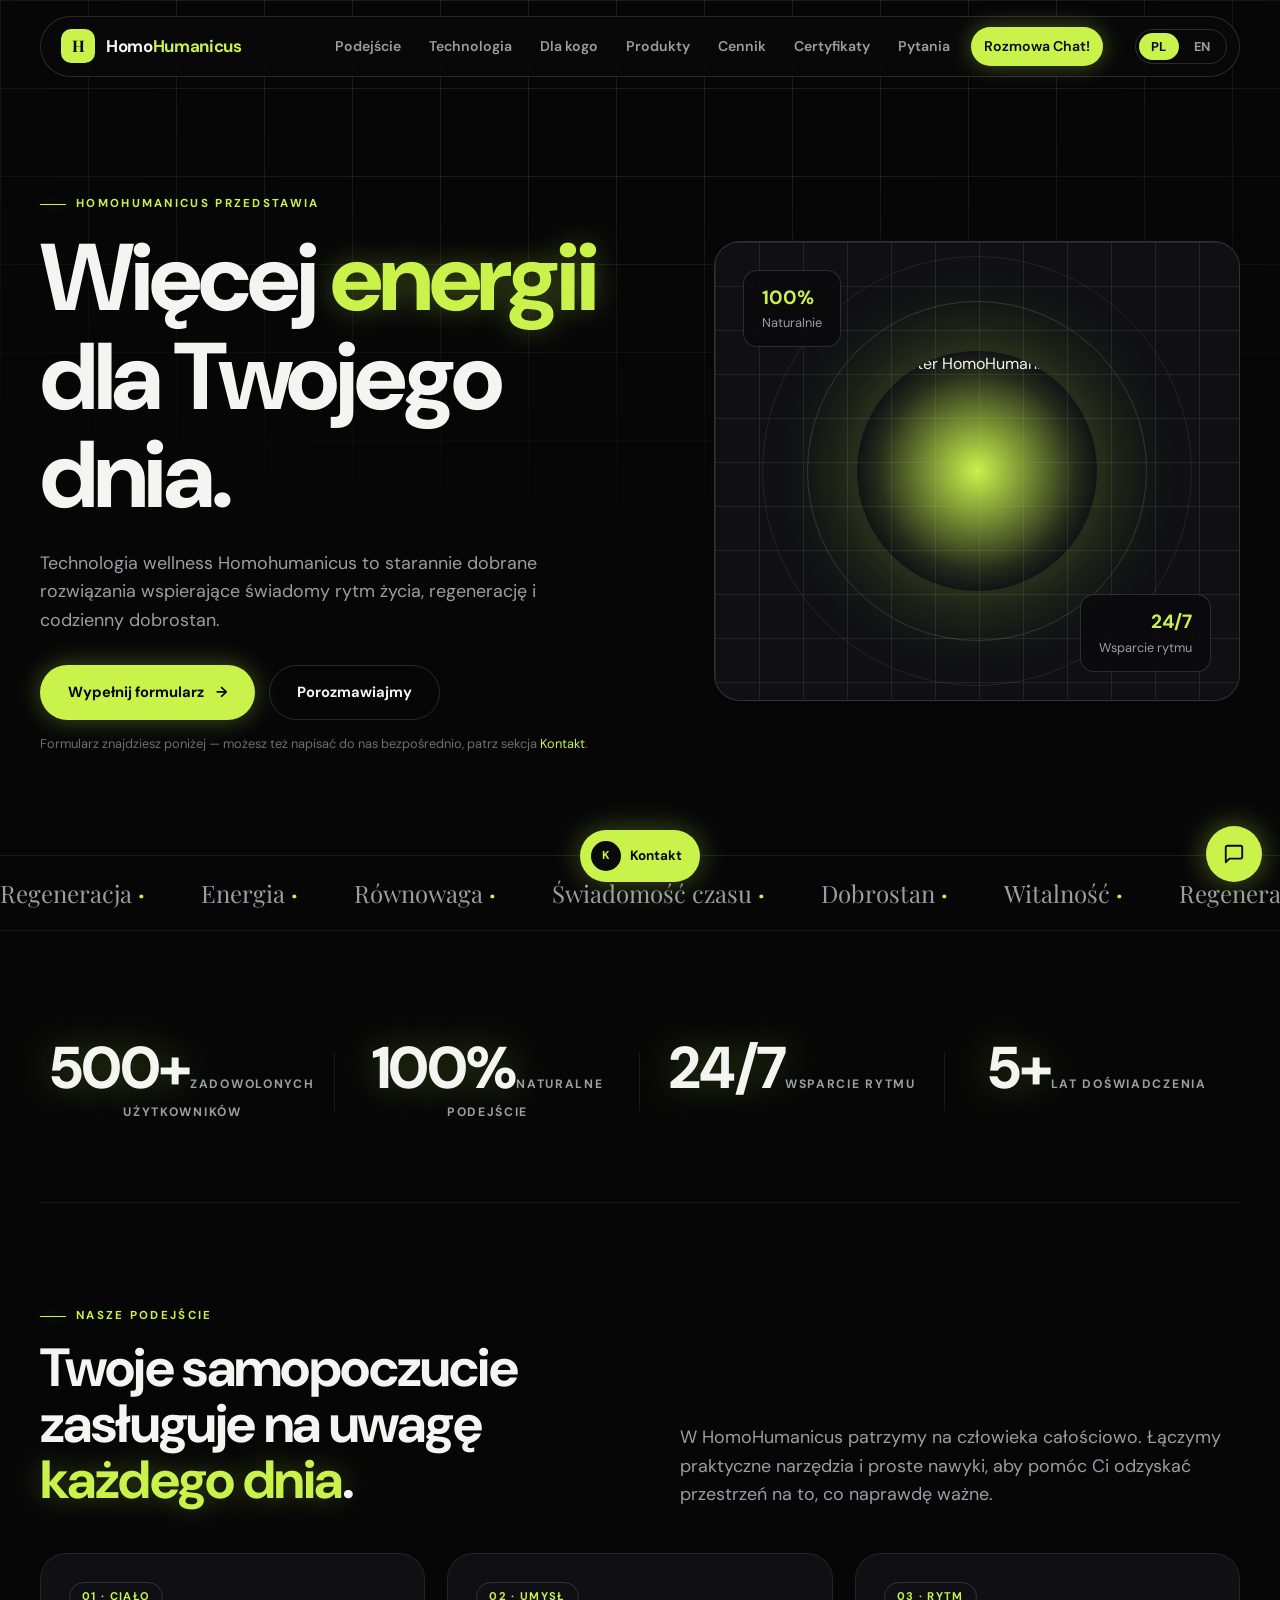
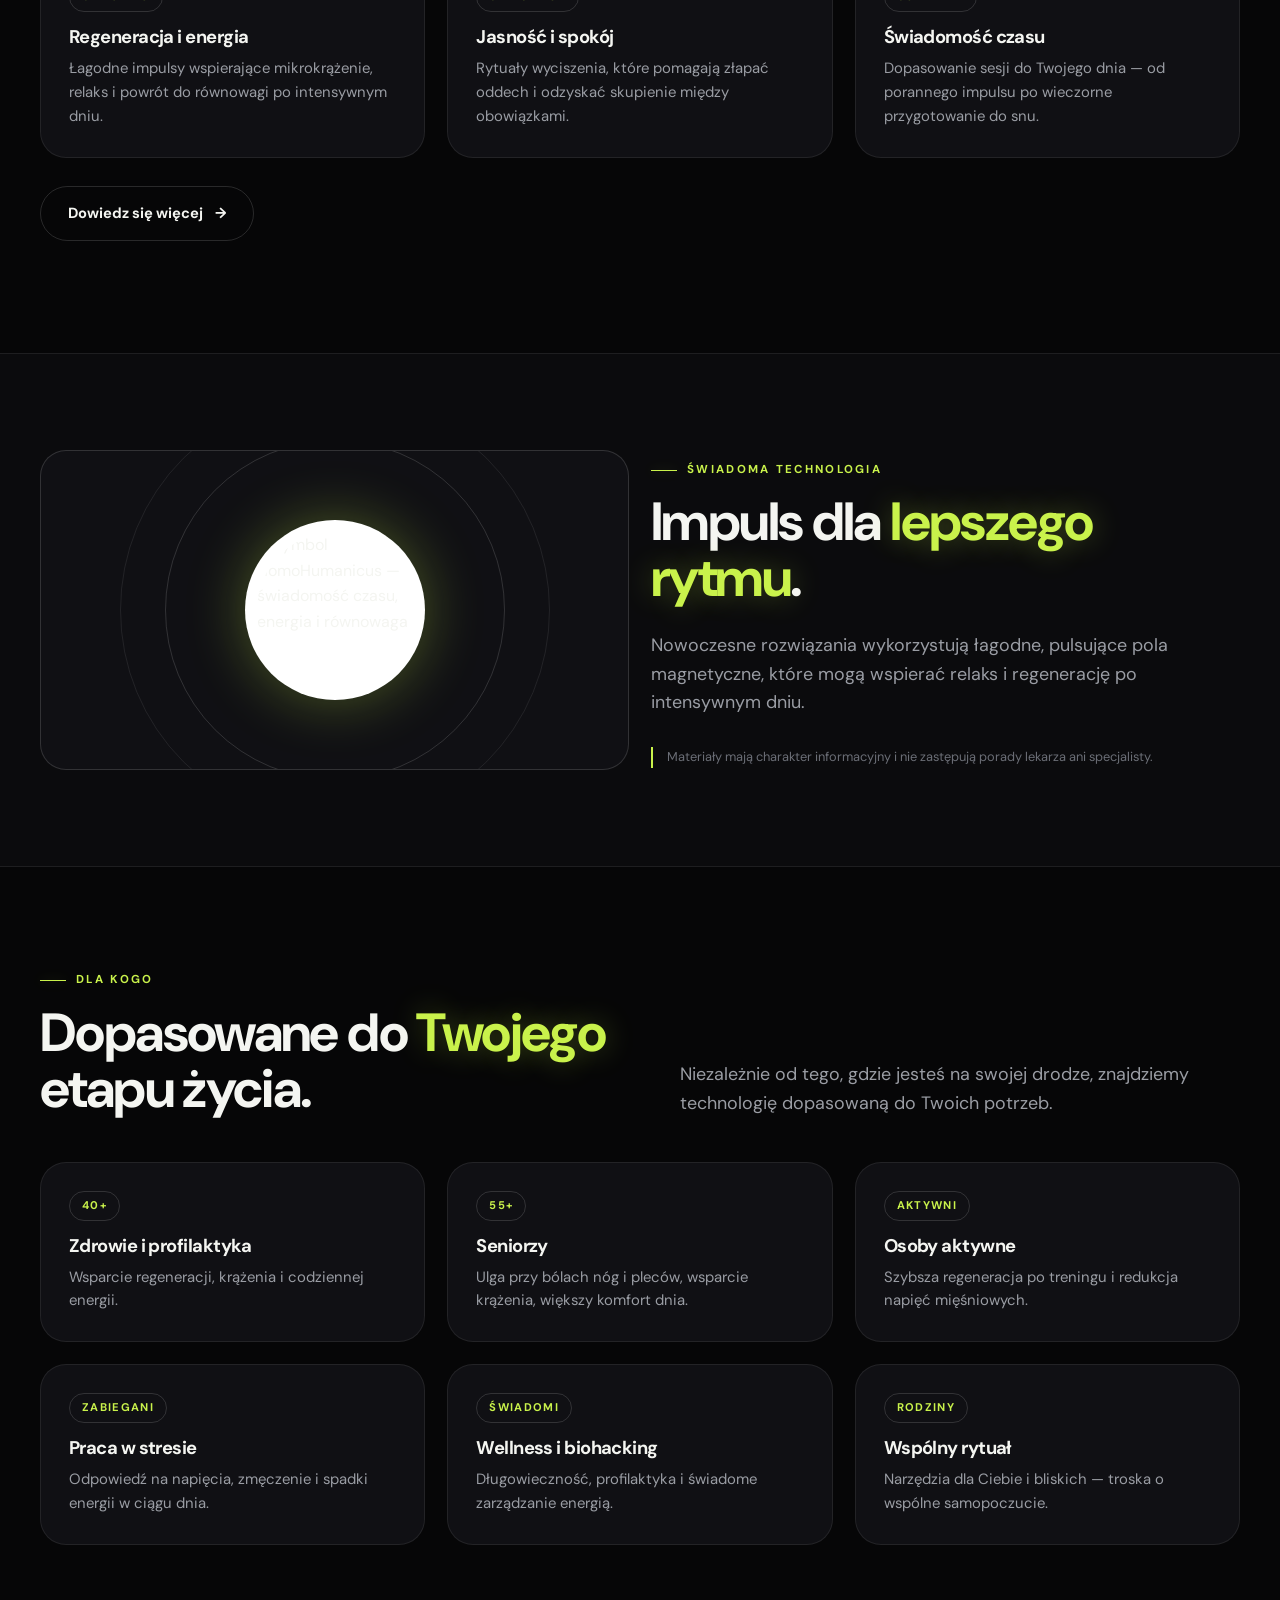
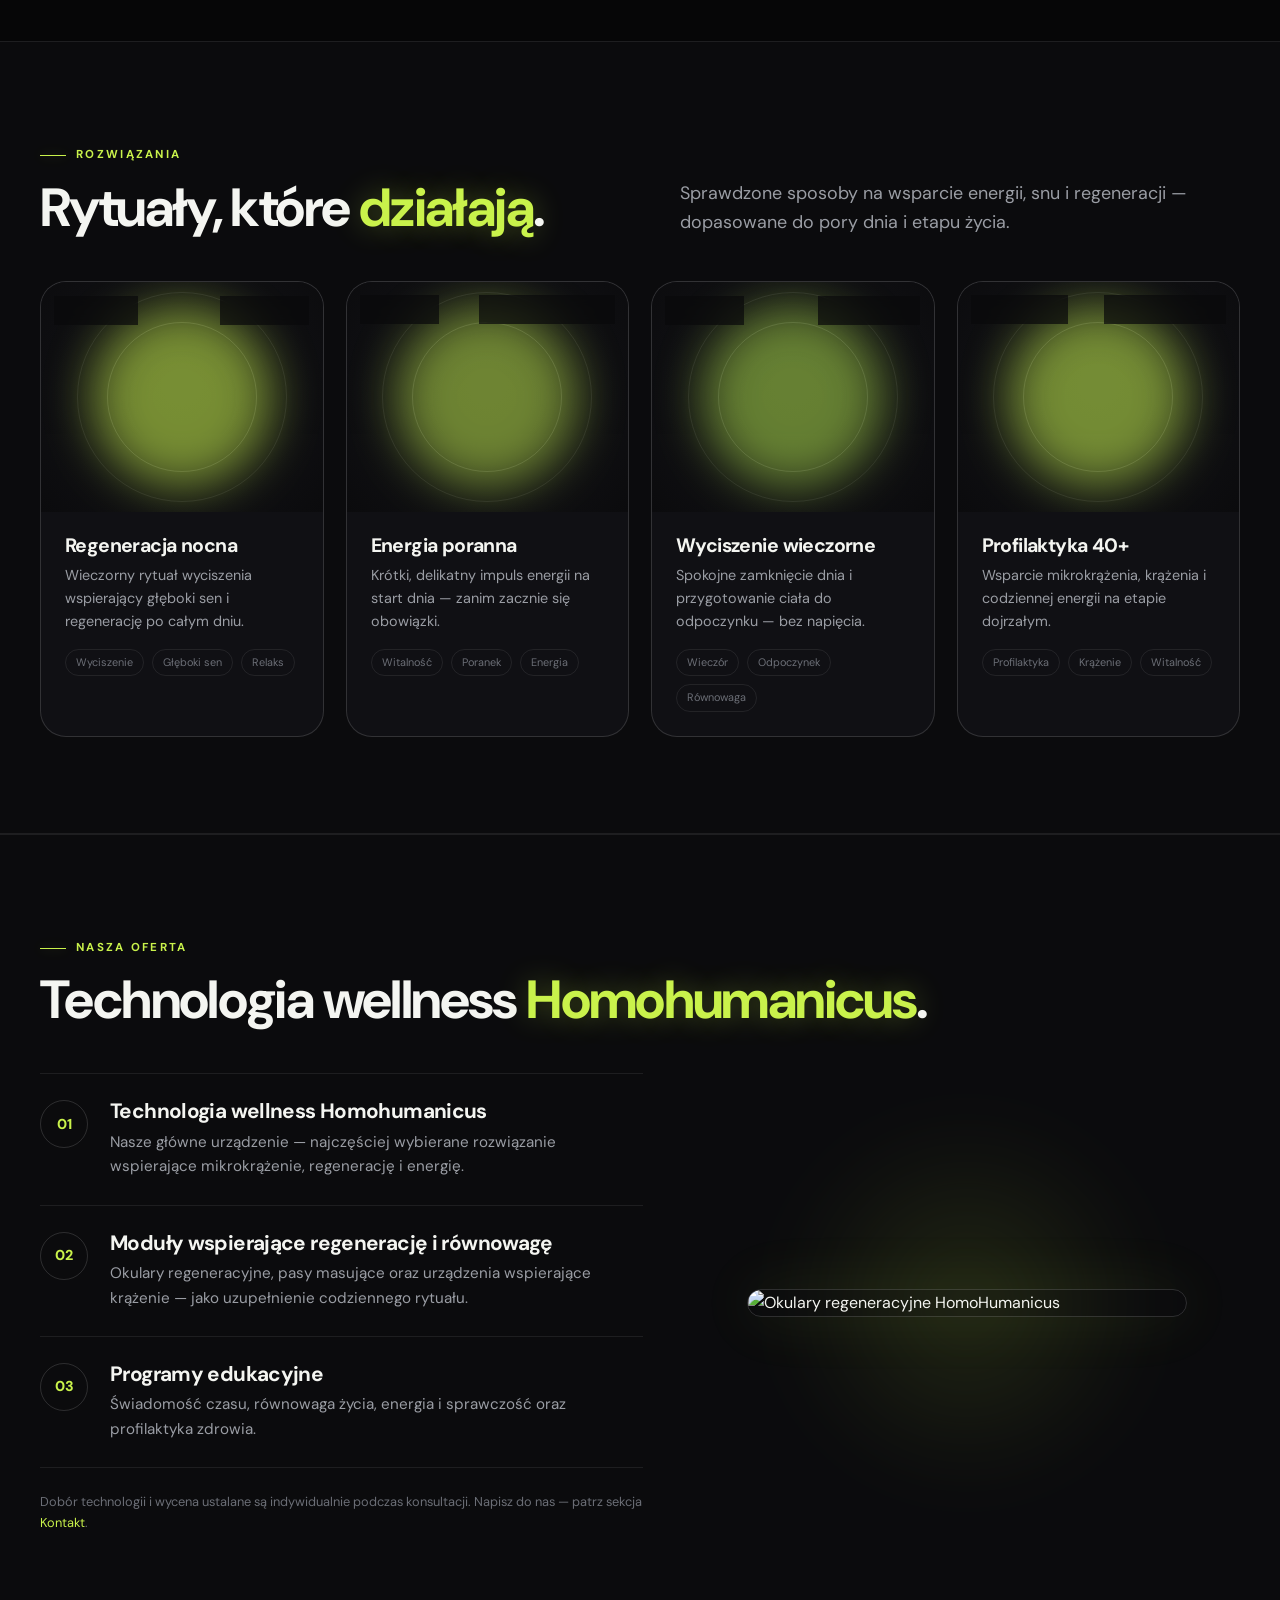
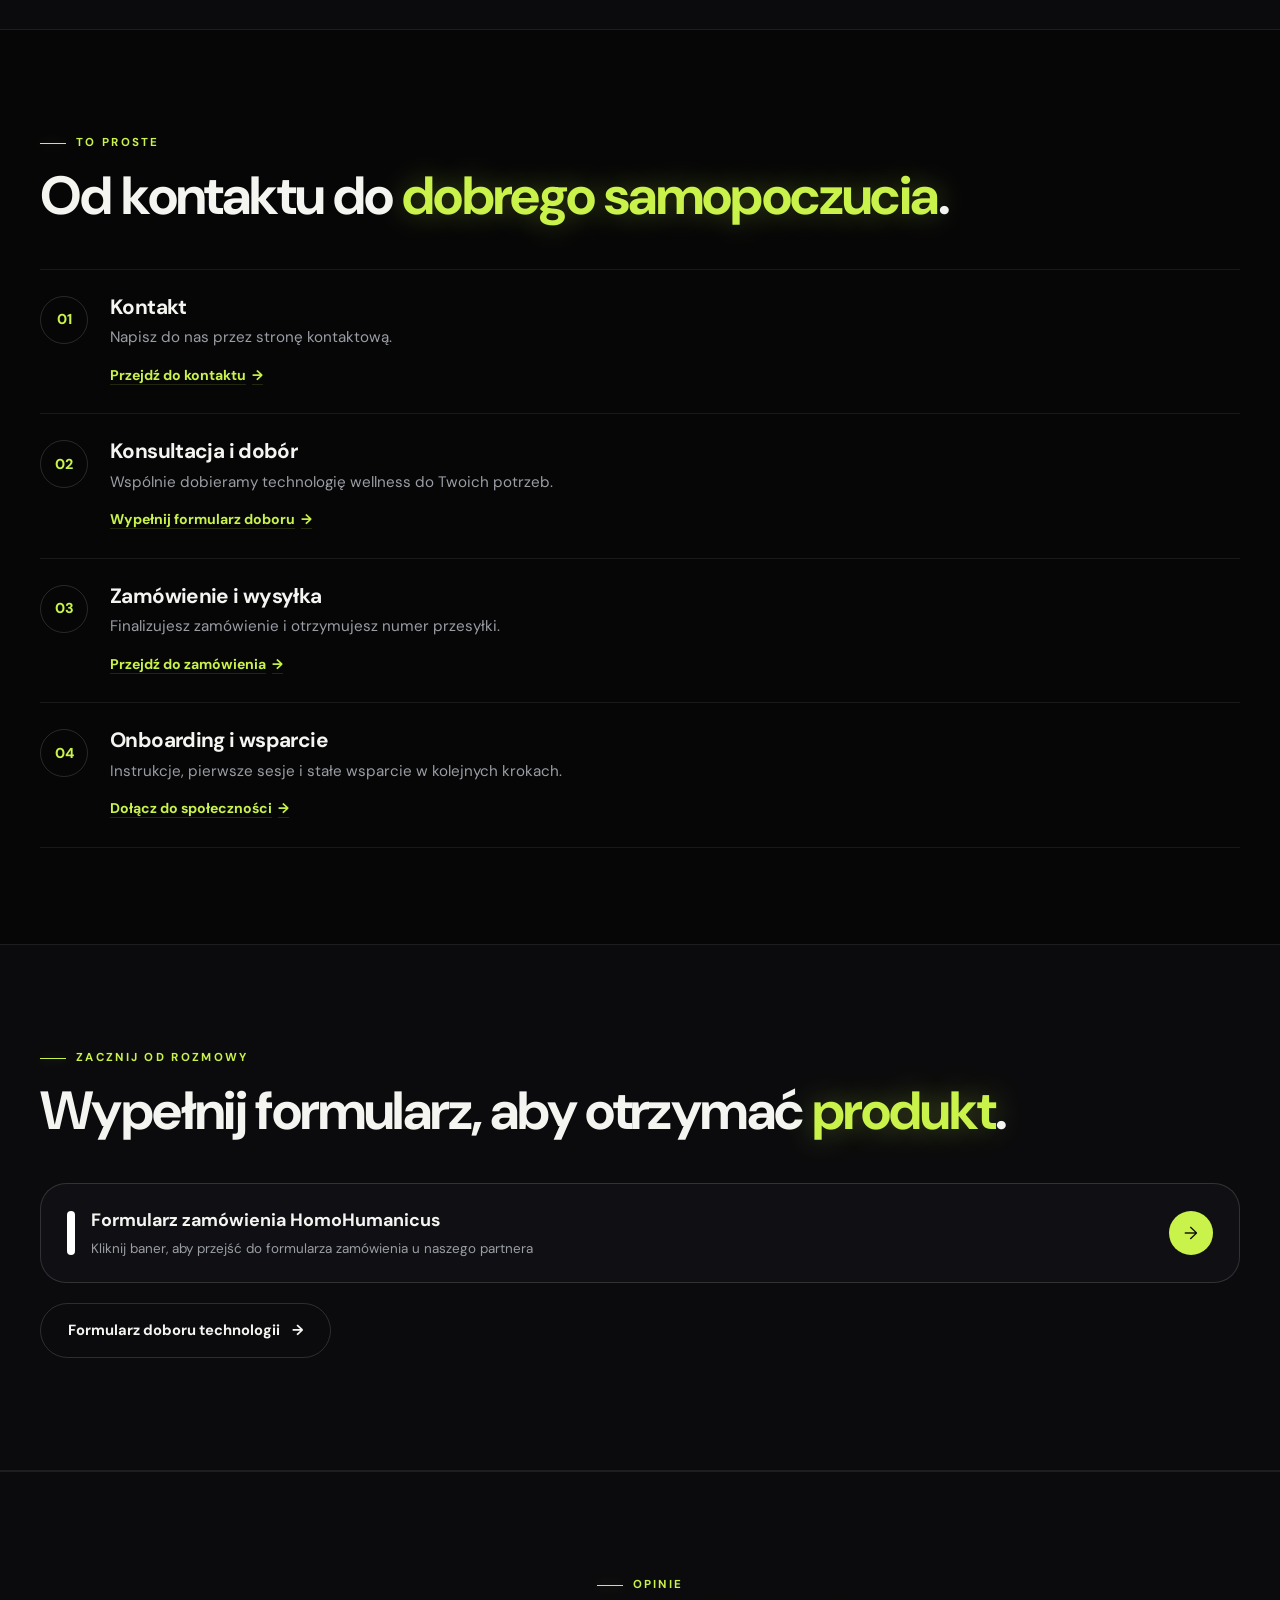
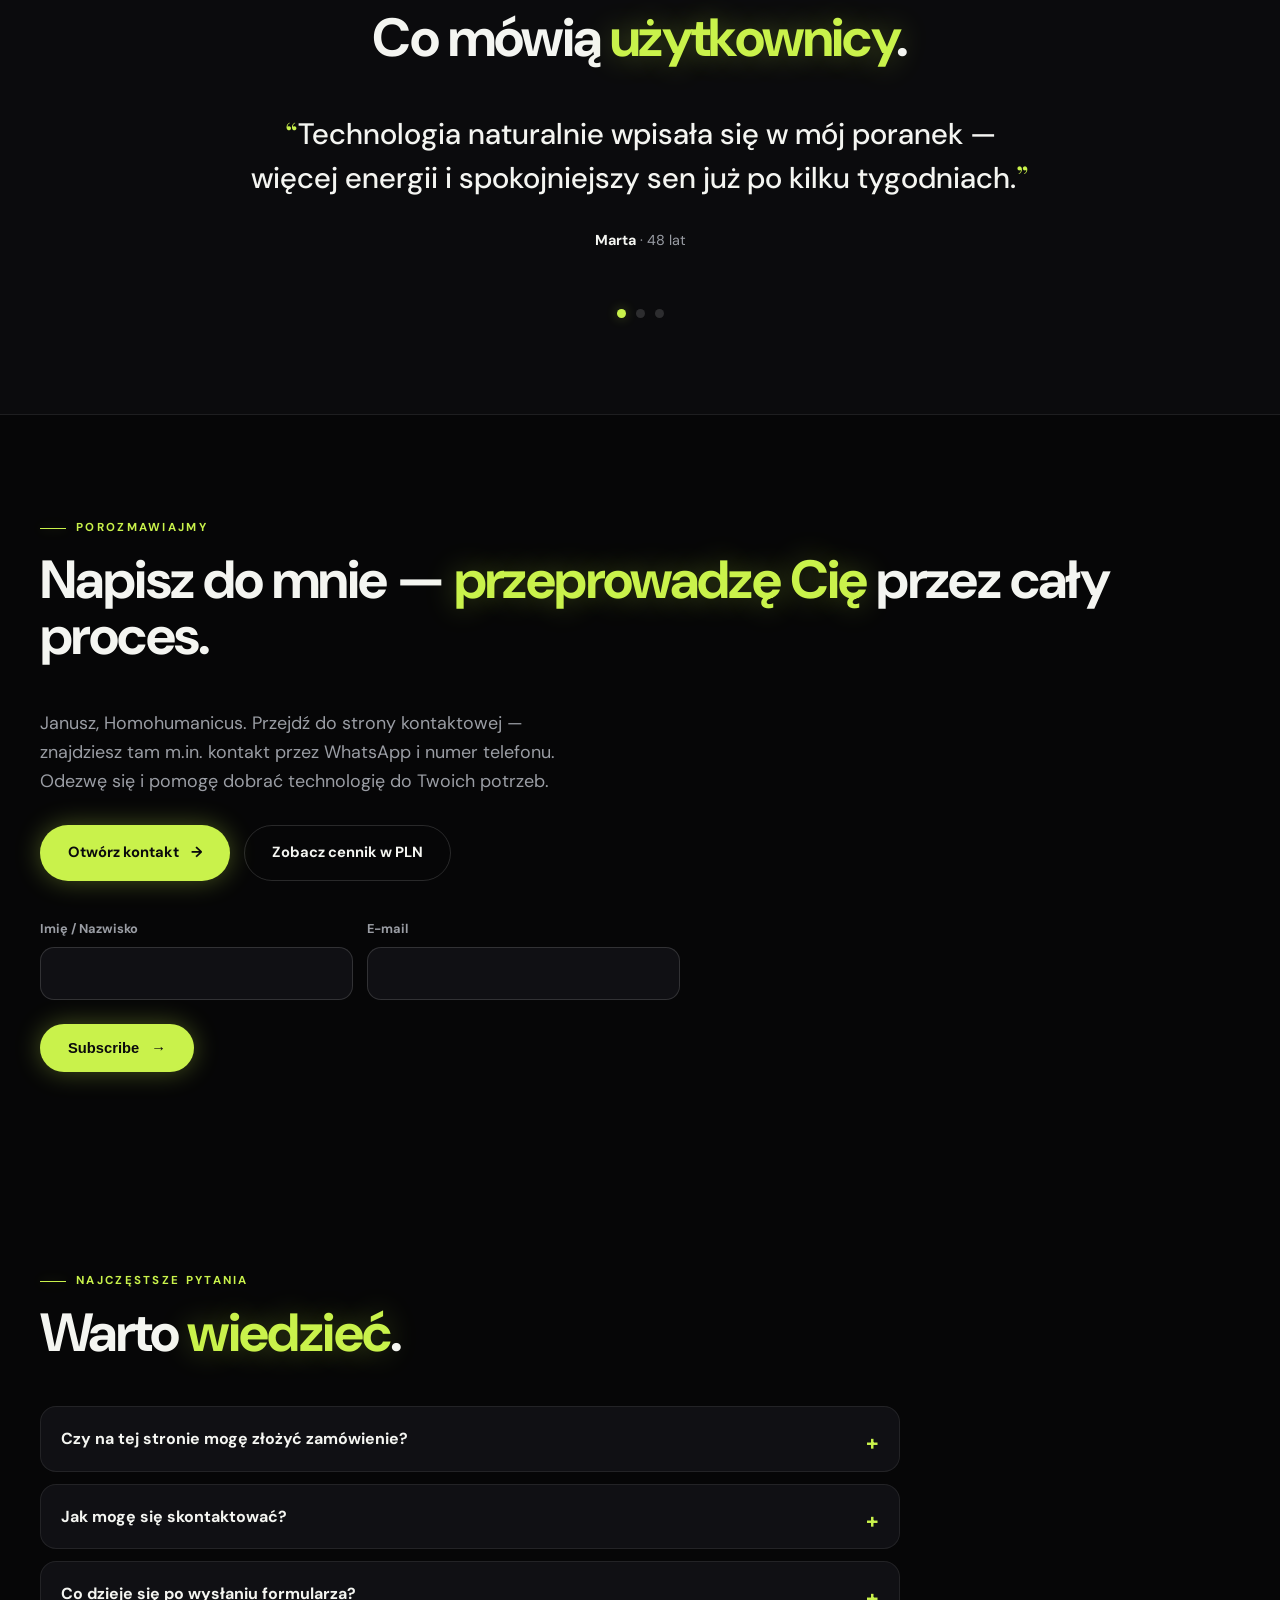
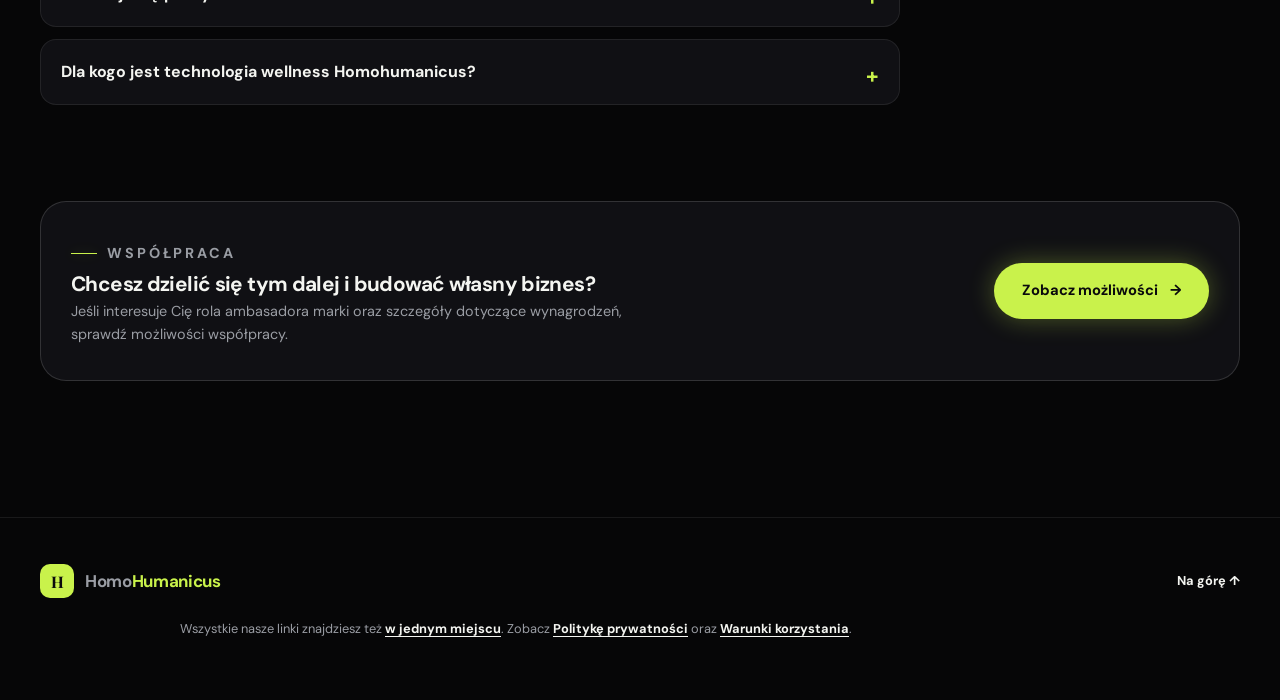
==== commit 499a04c0: "Answer in the visitor's language (PL/EN) and search across languages The site has a PL/EN toggle tha" ====
--- a/index.html
+++ b/index.html
@@ -571,6 +571,6 @@
 
       // let's talk form (removed - replaced by newsletter script)
     </script>
-    <script src="script.js?v5"></script>
+    <script src="script.js?v6"></script>
   </body>
 </html>
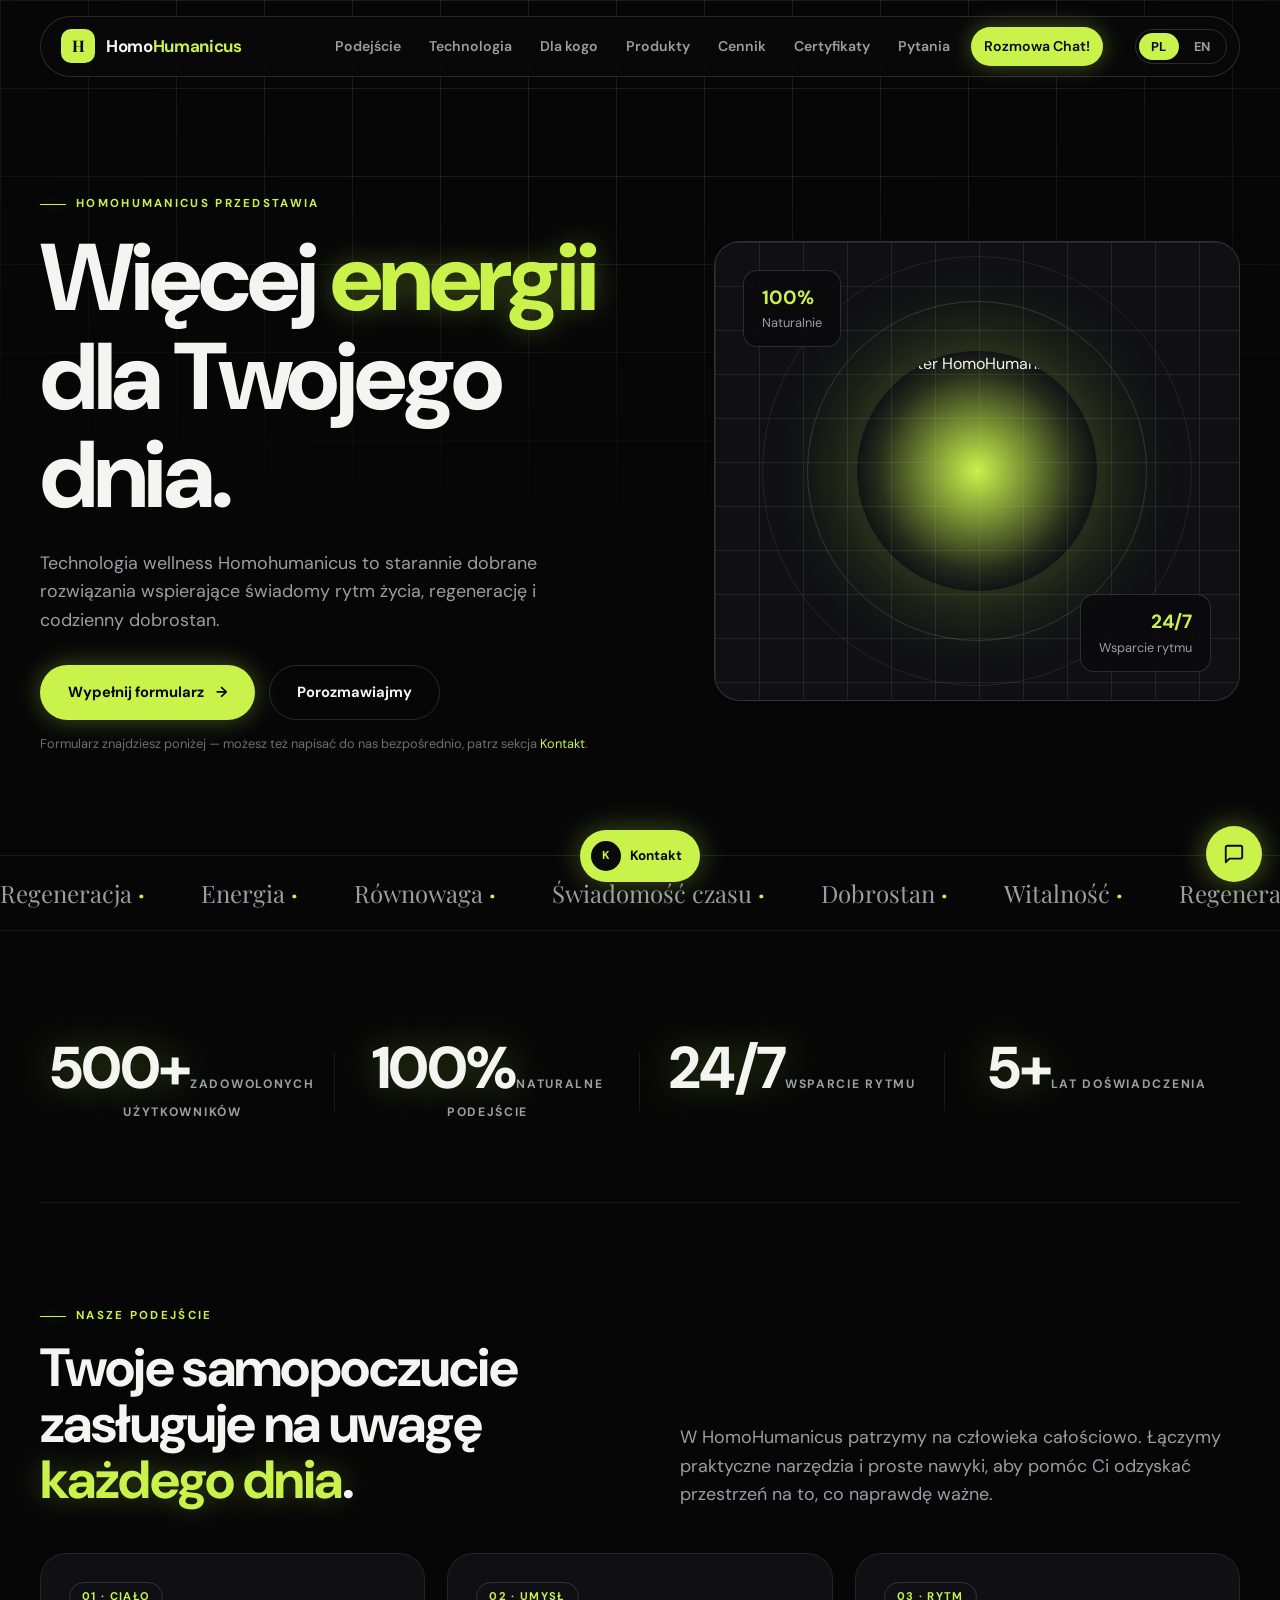
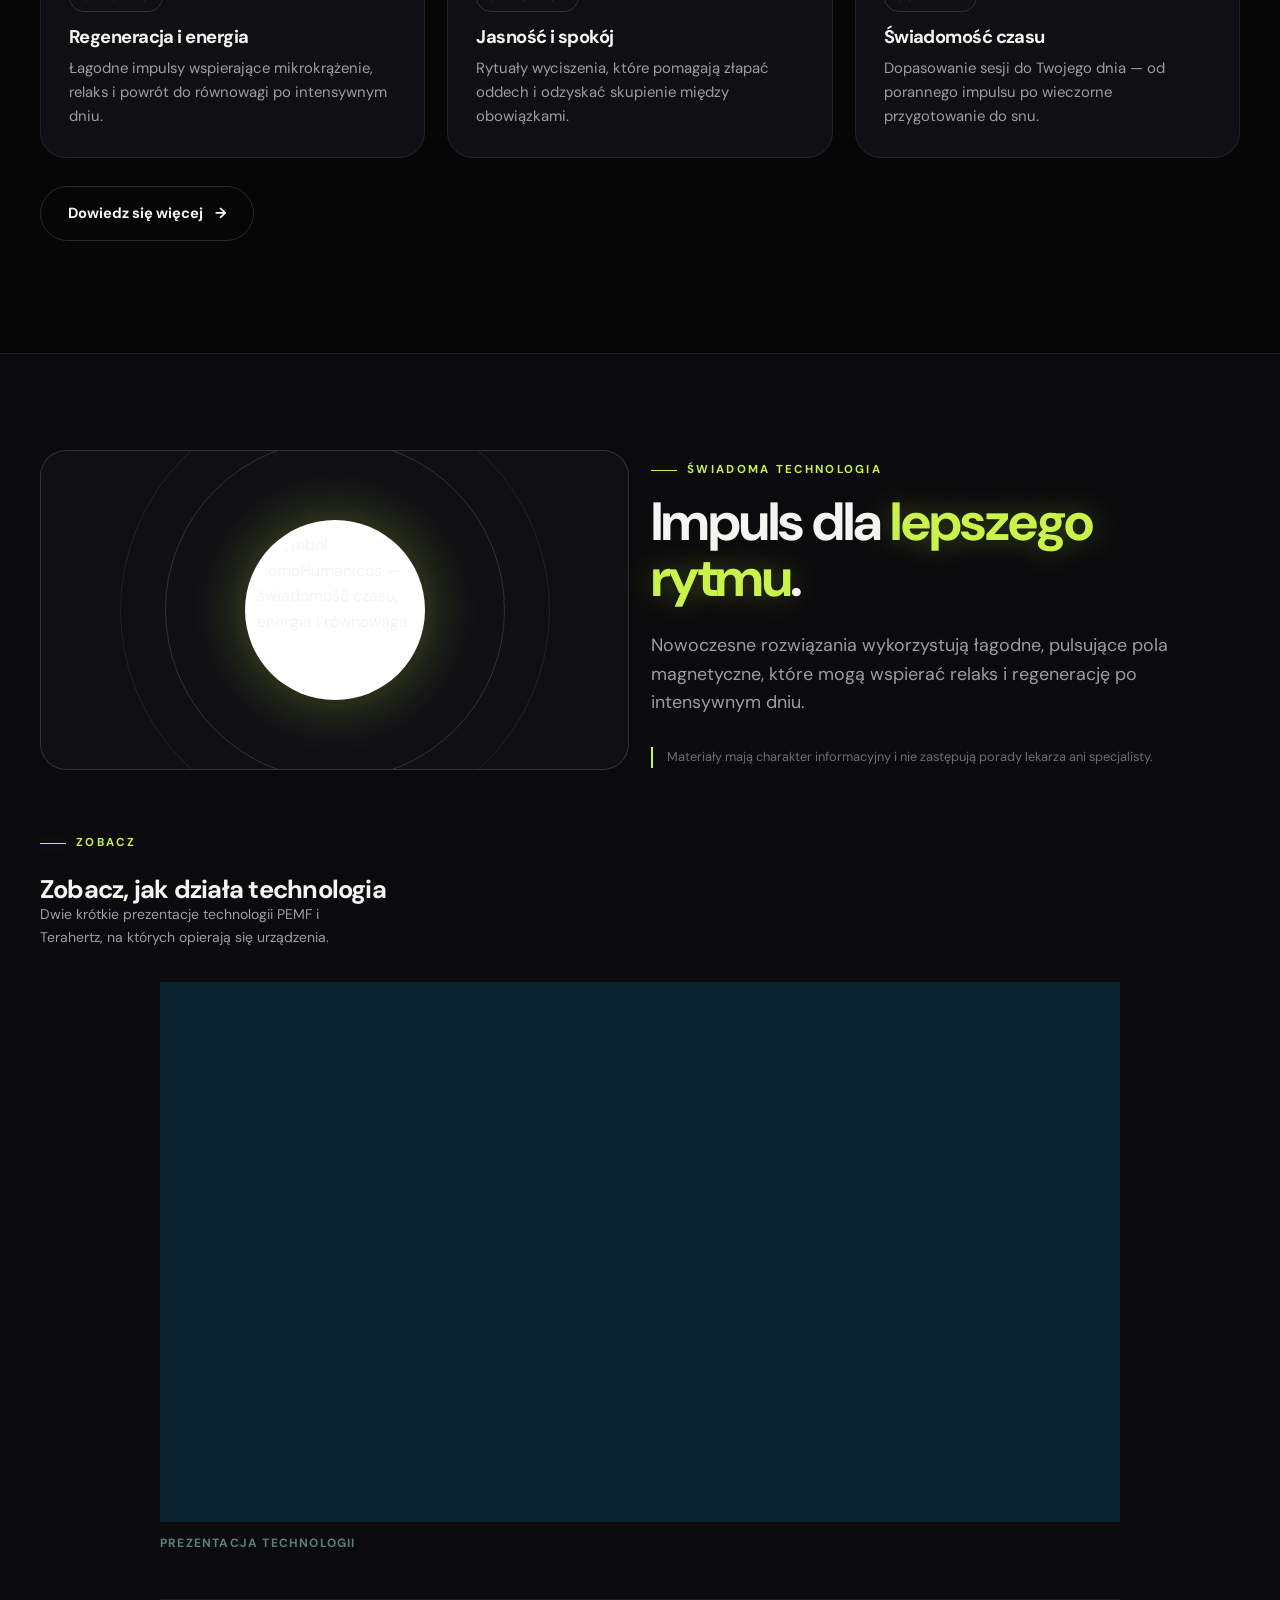
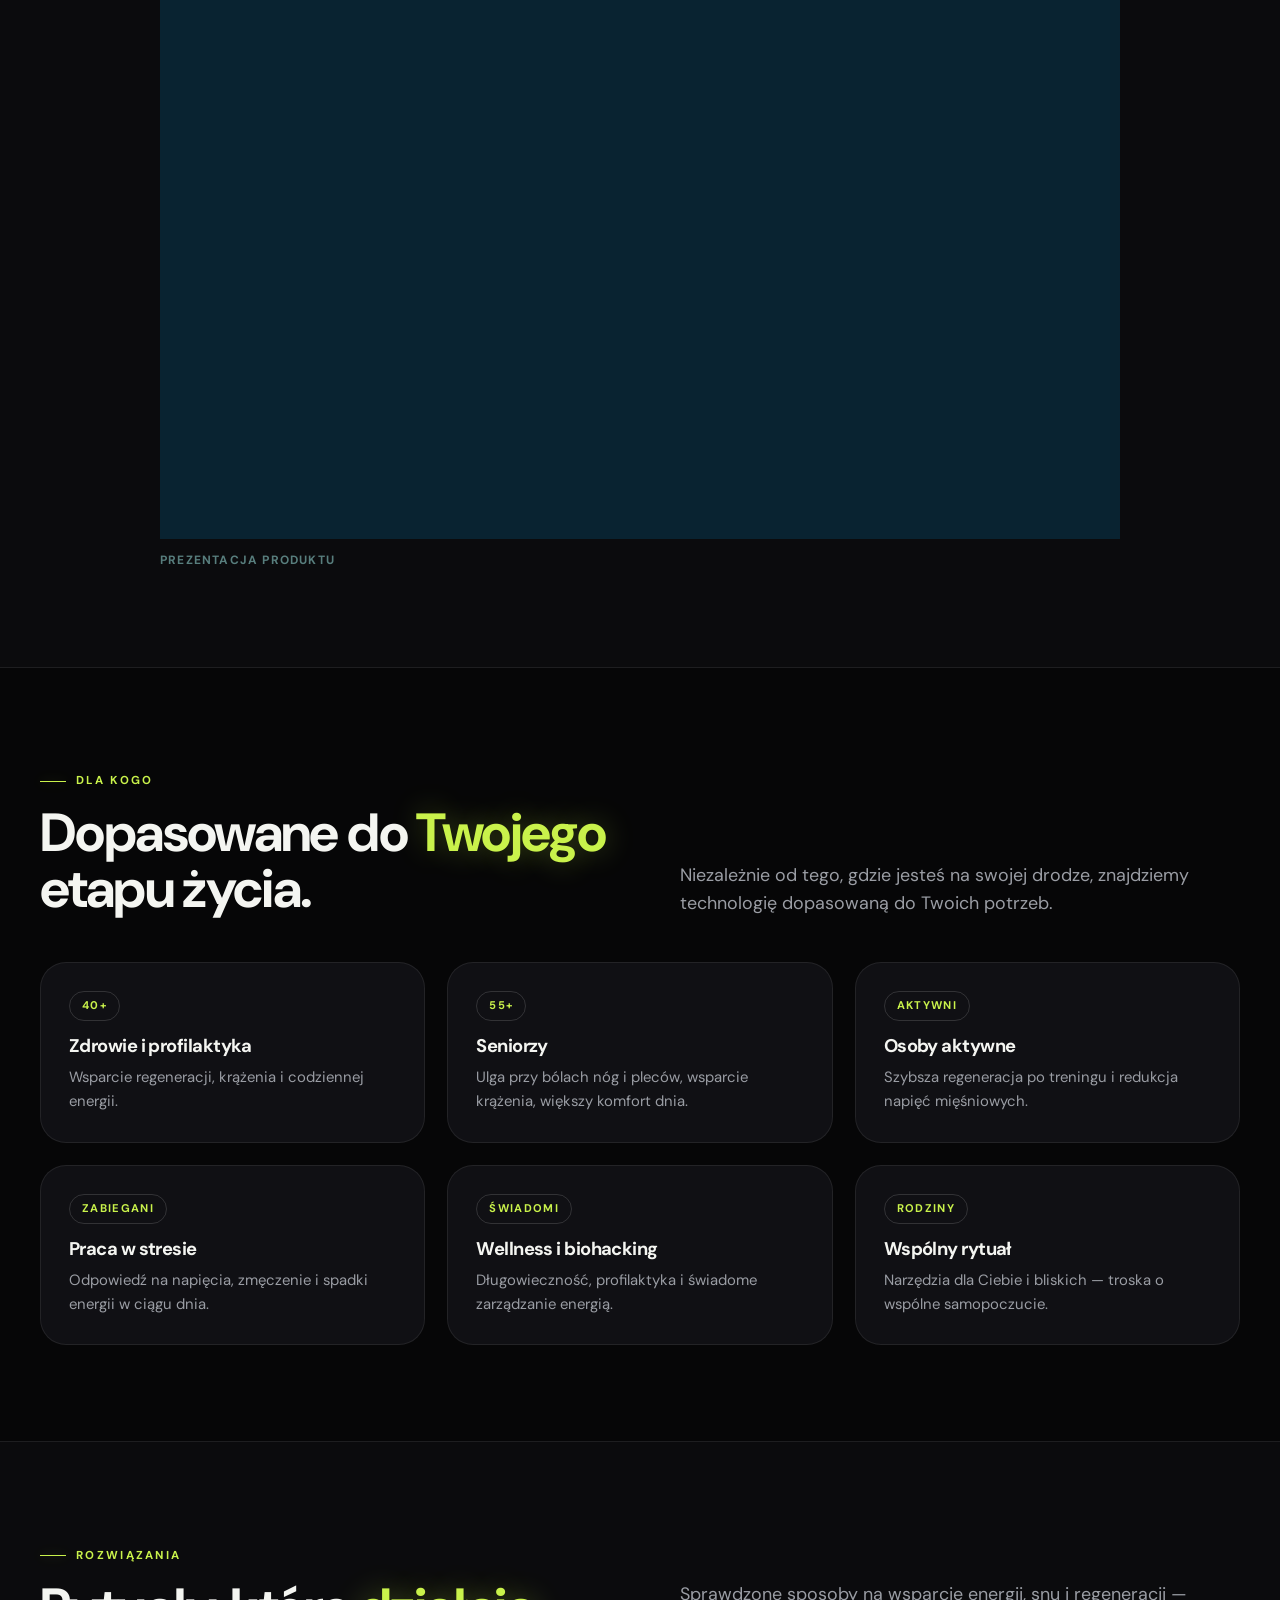
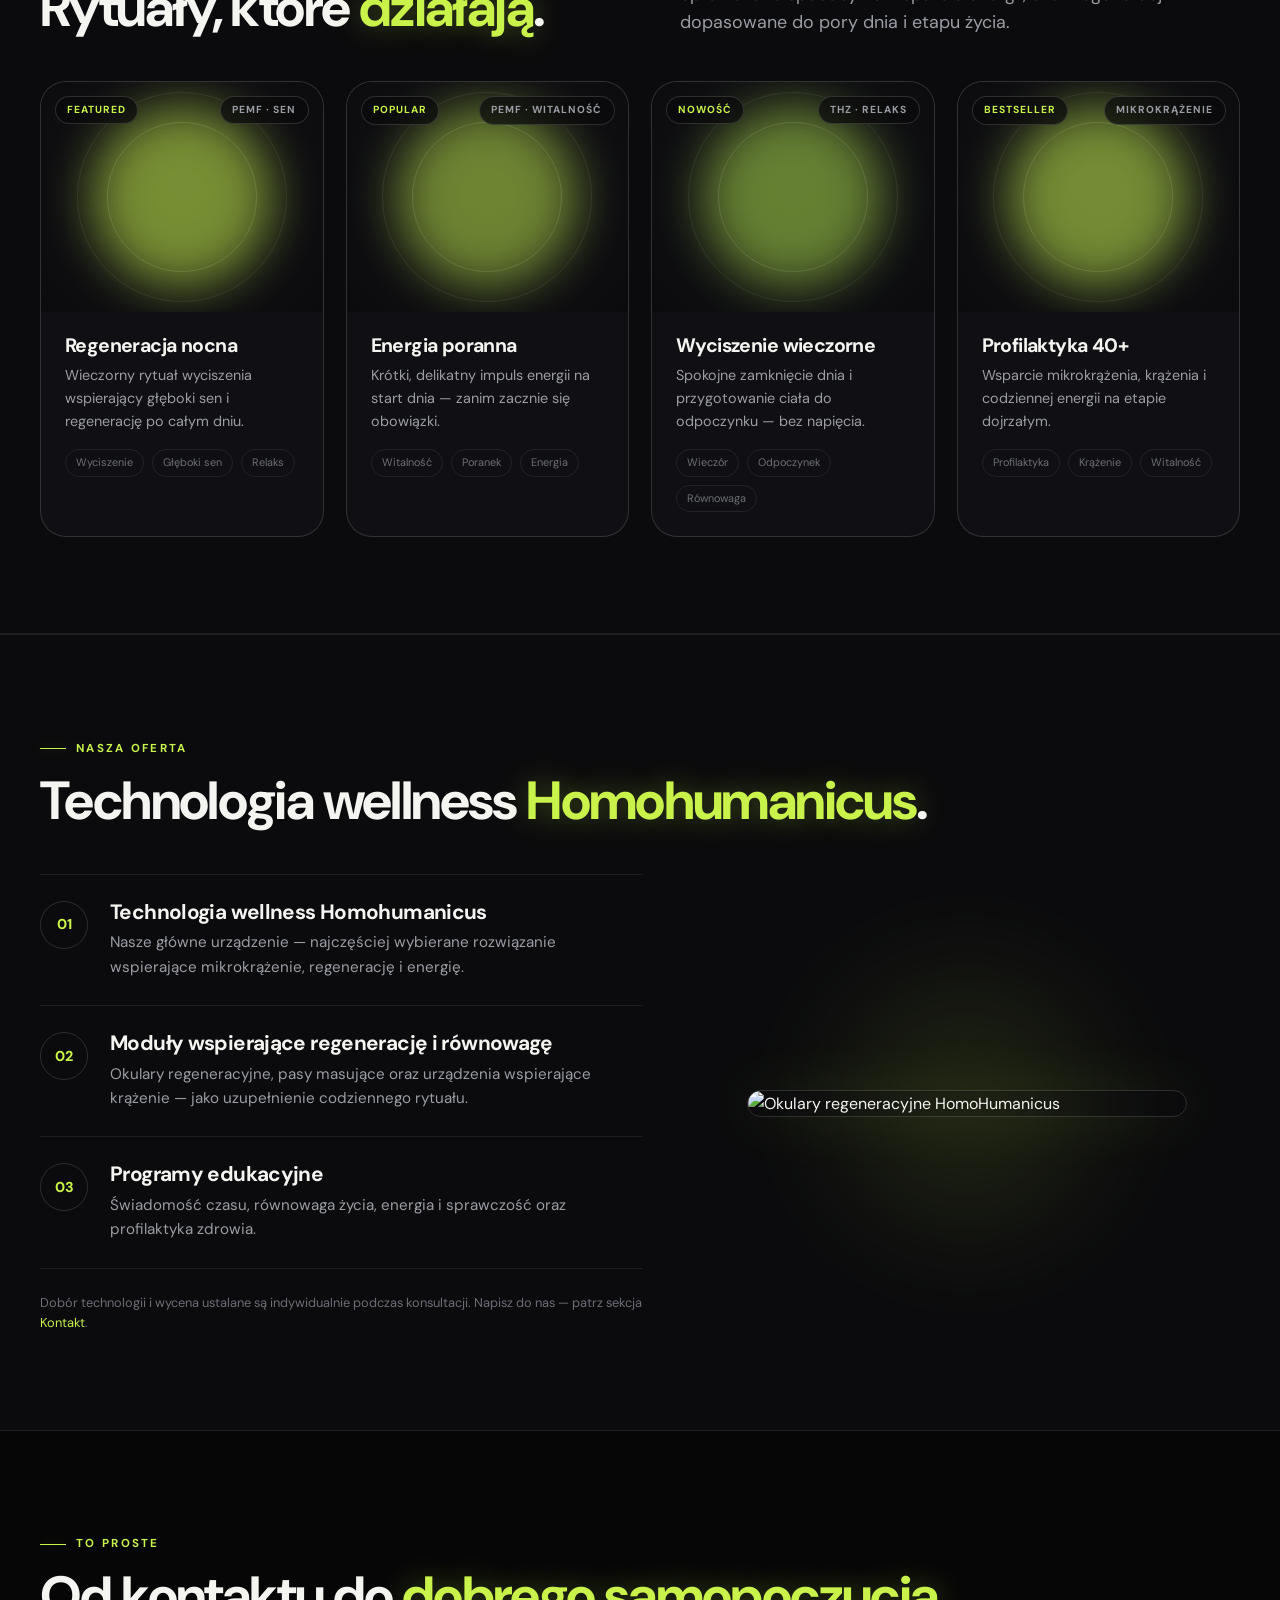
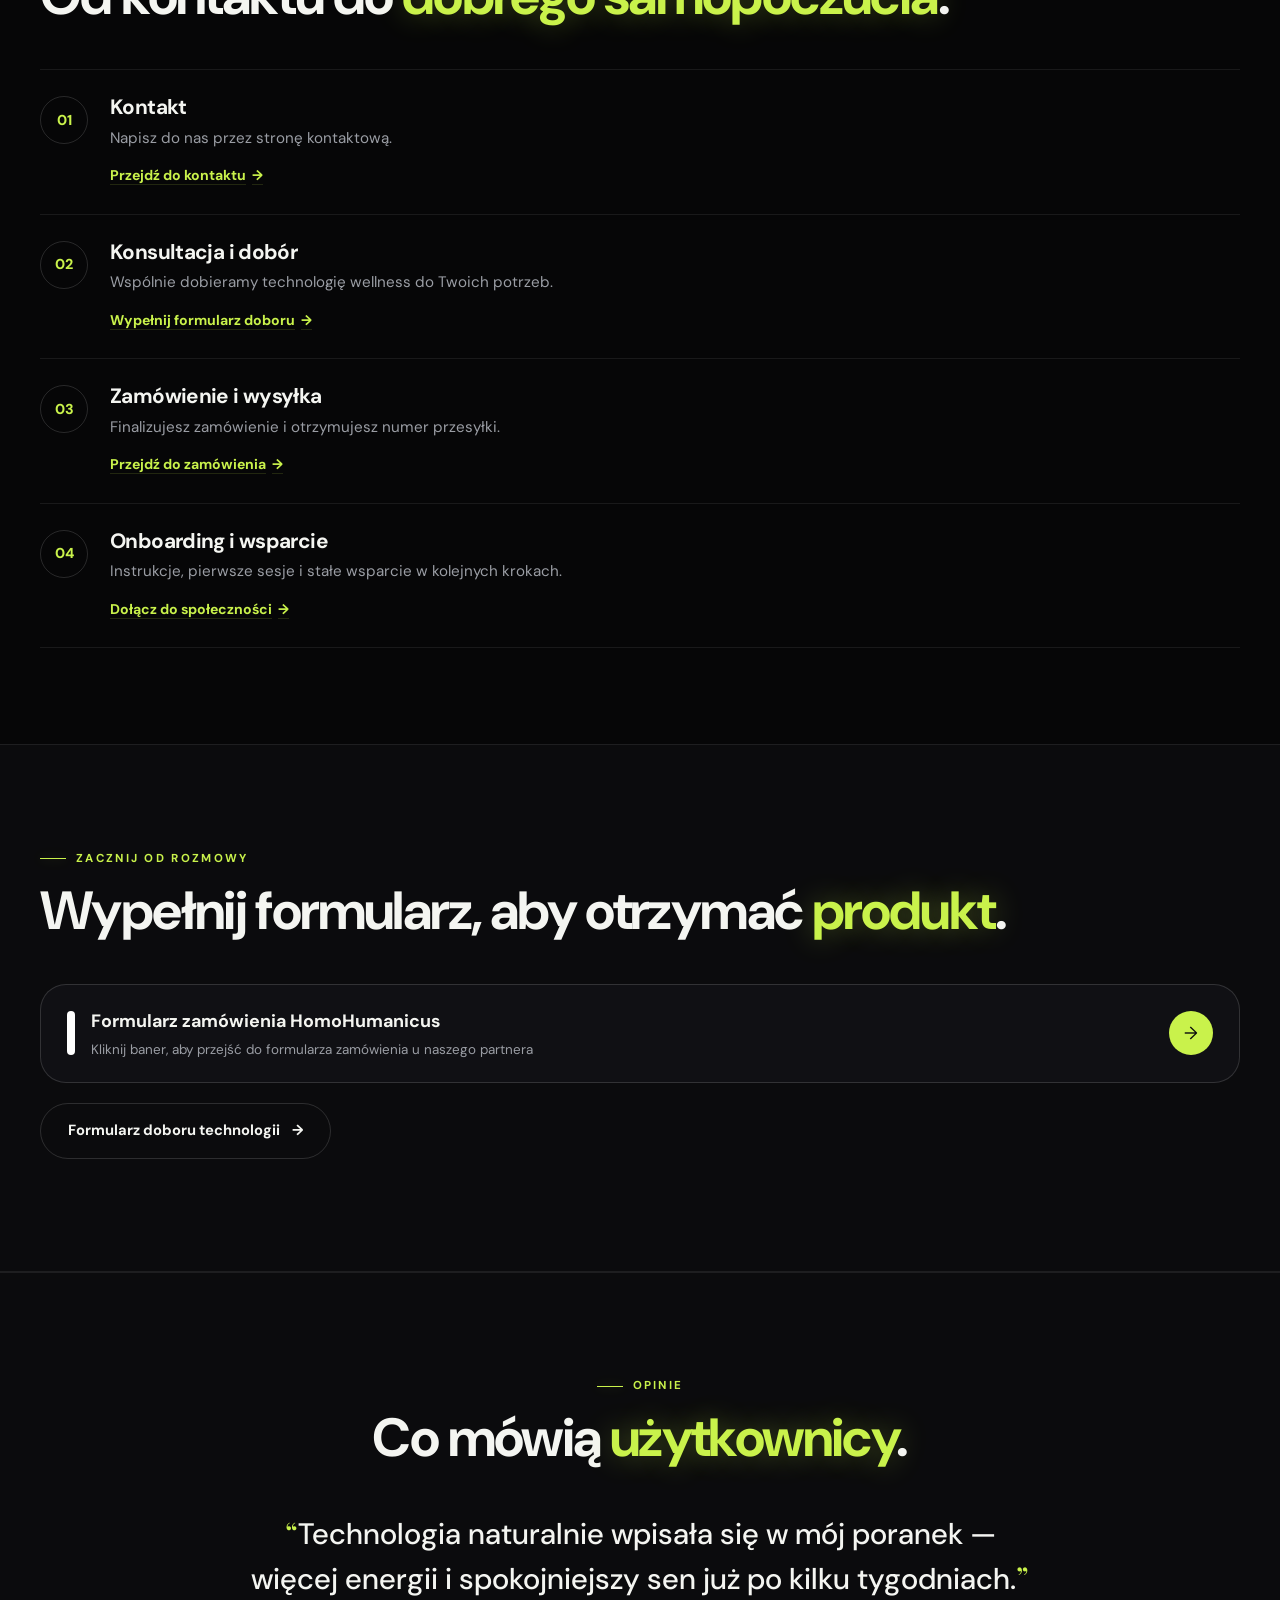
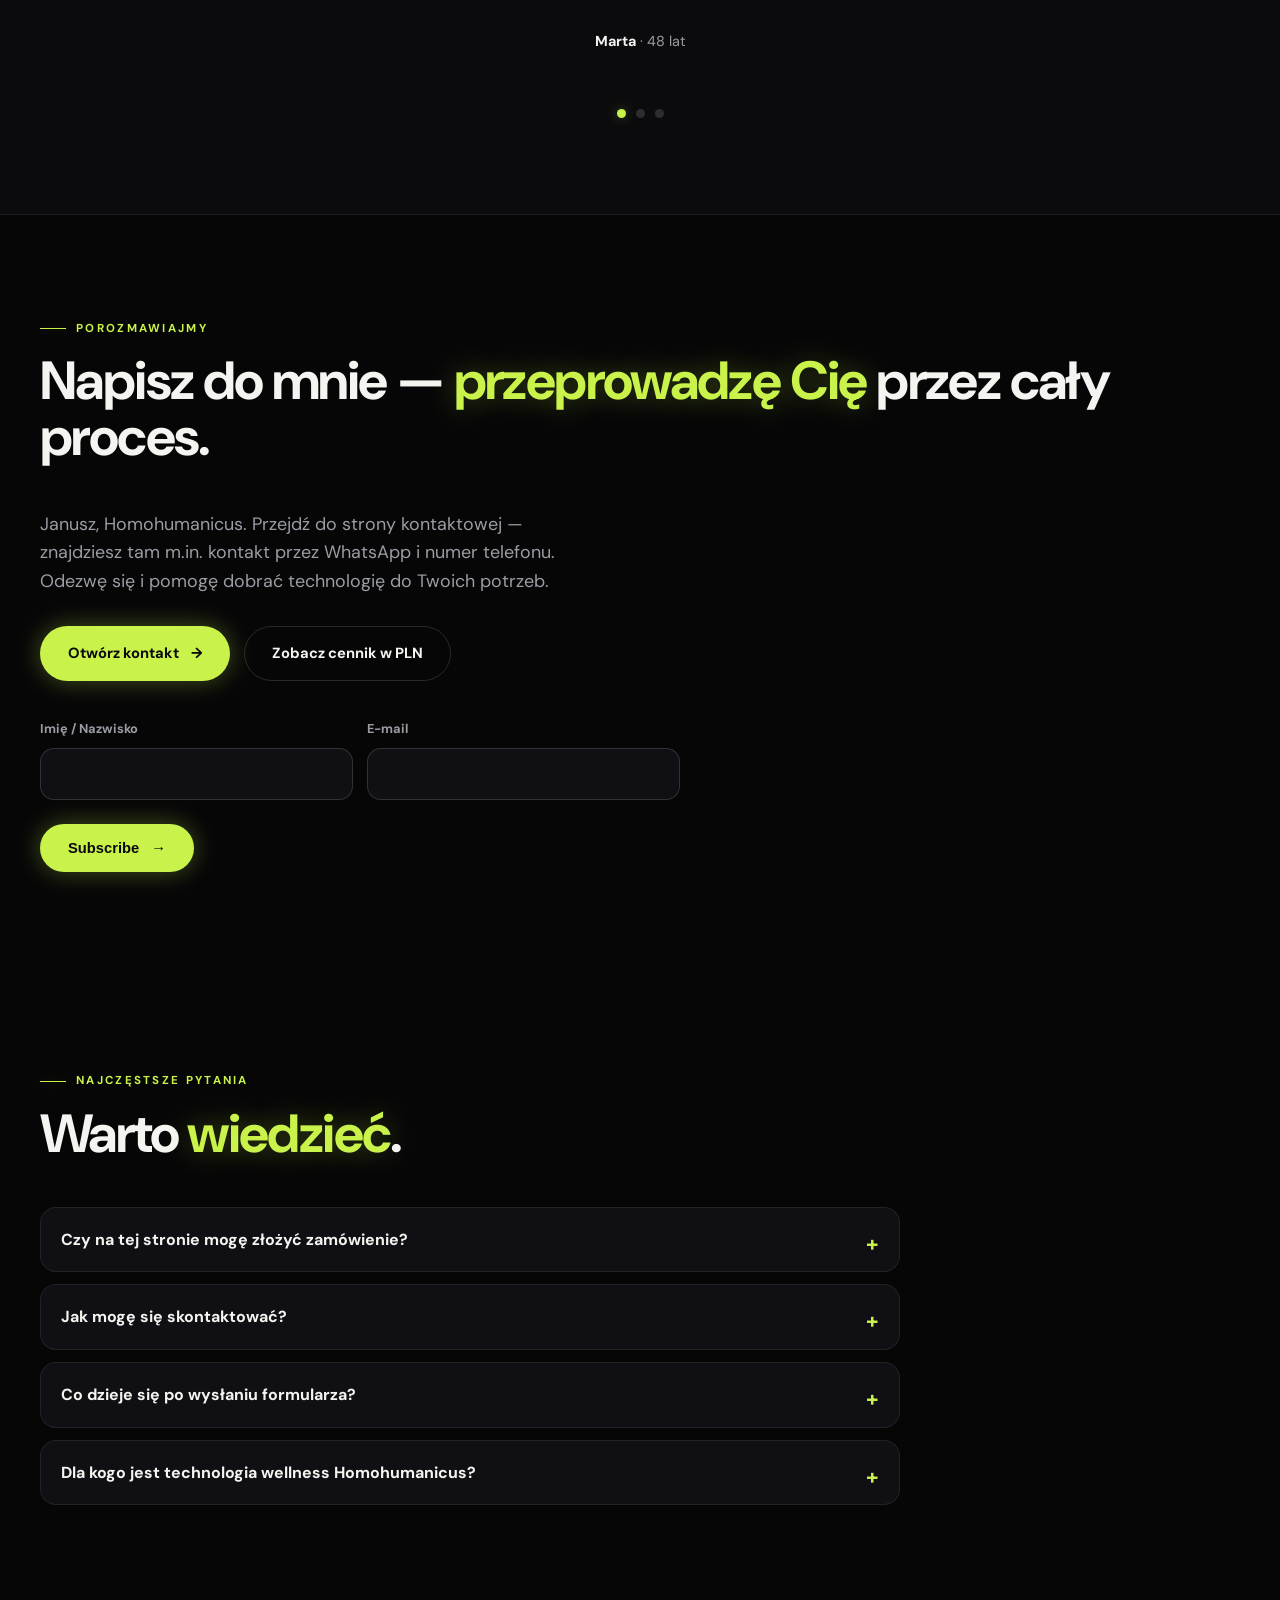
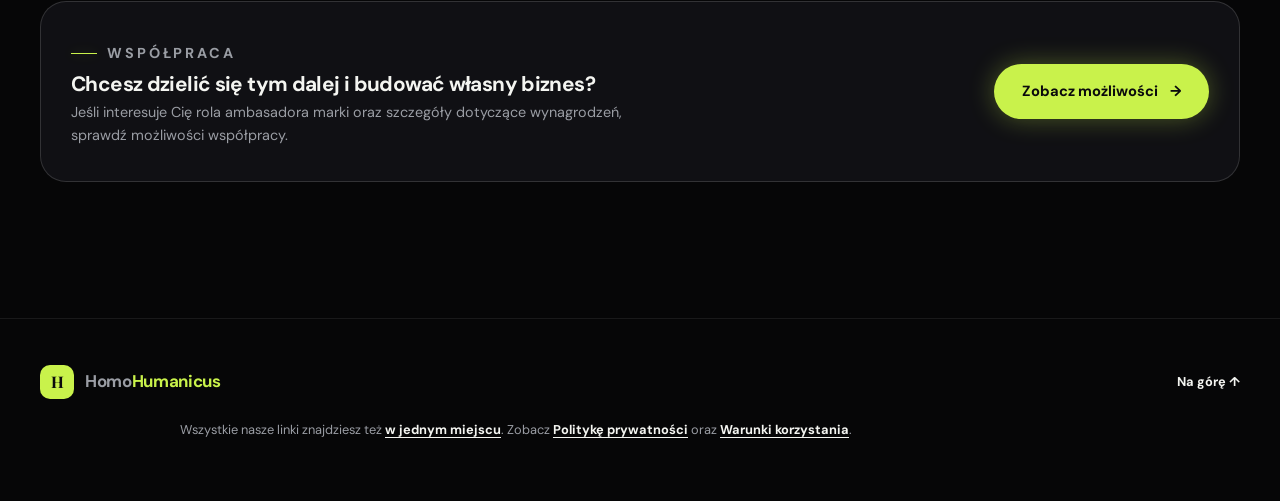
==== commit ccc3925a: "Add two Vimeo technology videos to the site - Link video.css (already present but unused) - Add a vi" ====
--- a/index.html
+++ b/index.html
@@ -10,6 +10,7 @@
     <link rel="preconnect" href="https://fonts.gstatic.com" crossorigin />
     <link href="https://fonts.googleapis.com/css2?family=DM+Sans:wght@400;500;600;700;800&family=Playfair+Display:wght@600;700&display=swap" rel="stylesheet" />
     <link rel="stylesheet" href="styles.css" />
+    <link rel="stylesheet" href="video.css" />
     <style>
       /* ---- page-specific: HomoHumanicus ---- */
       .hero{padding:110px 0 70px}
@@ -242,6 +243,32 @@
               <h2 data-en="An impulse for a <em>better rhythm</em>.">Impuls dla <em>lepszego rytmu</em>.</h2>
               <p class="lead" data-en="Modern solutions use gentle, pulsating magnetic fields that can support relaxation and recovery after a busy day.">Nowoczesne rozwiązania wykorzystują łagodne, pulsujące pola magnetyczne, które mogą wspierać relaks i regenerację po intensywnym dniu.</p>
               <p class="microcopy" style="border-left:2px solid var(--lime);padding-left:14px" data-en="These materials are for information only and do not replace the advice of a doctor or specialist.">Materiały mają charakter informacyjny i nie zastępują porady lekarza ani specjalisty.</p>
+            </div>
+          </div>
+
+          <div class="videos" style="padding:56px 0 0">
+            <p class="eyebrow" data-en="Watch">Zobacz</p>
+            <h3 style="margin:8px 0 0;font-size:1.6rem" data-en="See how the technology works">Zobacz, jak działa technologia</h3>
+            <p class="video-intro" data-en="Two short presentations of the PEMF and Terahertz technology behind the devices.">Dwie krótkie prezentacje technologii PEMF i Terahertz, na których opierają się urządzenia.</p>
+            <div class="video-grid" style="margin-top:34px">
+              <figure class="video-card">
+                <div class="video-frame">
+                  <iframe src="https://player.vimeo.com/video/1213810763?h=f206369070&amp;badge=0&amp;autopause=0&amp;player_id=0&amp;app_id=58479"
+                          title="Prezentacja technologii PEMF i Terahertz"
+                          loading="lazy" allow="autoplay; fullscreen; picture-in-picture"
+                          allowfullscreen></iframe>
+                </div>
+                <p data-en="Technology presentation">Prezentacja technologii</p>
+              </figure>
+              <figure class="video-card">
+                <div class="video-frame">
+                  <iframe src="https://player.vimeo.com/video/1218765978?h=6f0902bedf&amp;badge=0&amp;autopause=0&amp;player_id=0&amp;app_id=58479"
+                          title="Prezentacja produktu i technologii"
+                          loading="lazy" allow="autoplay; fullscreen; picture-in-picture"
+                          allowfullscreen></iframe>
+                </div>
+                <p data-en="Product presentation">Prezentacja produktu</p>
+              </figure>
             </div>
           </div>
         </div>
--- a/video.css
+++ b/video.css
@@ -0,0 +1 @@
+.videos{padding:108px 0}.video-intro{max-width:290px;margin:0;color:var(--muted);font-size:14px}.video-grid{display:flex;flex-direction:column;gap:46px;width:80%;margin:0 auto}.video-card{margin:0}.video-frame{position:relative;aspect-ratio:16/9;background:#092331;overflow:hidden}.video-frame iframe{position:absolute;inset:0;width:100%;height:100%;border:0}.video-card p{margin:12px 0 0;font-size:12px;font-weight:700;text-transform:uppercase;letter-spacing:1.2px;color:#587e7d}@media(max-width:700px){.videos{padding:72px 0}.video-intro{margin-top:20px}.video-grid{width:100%;gap:32px}}
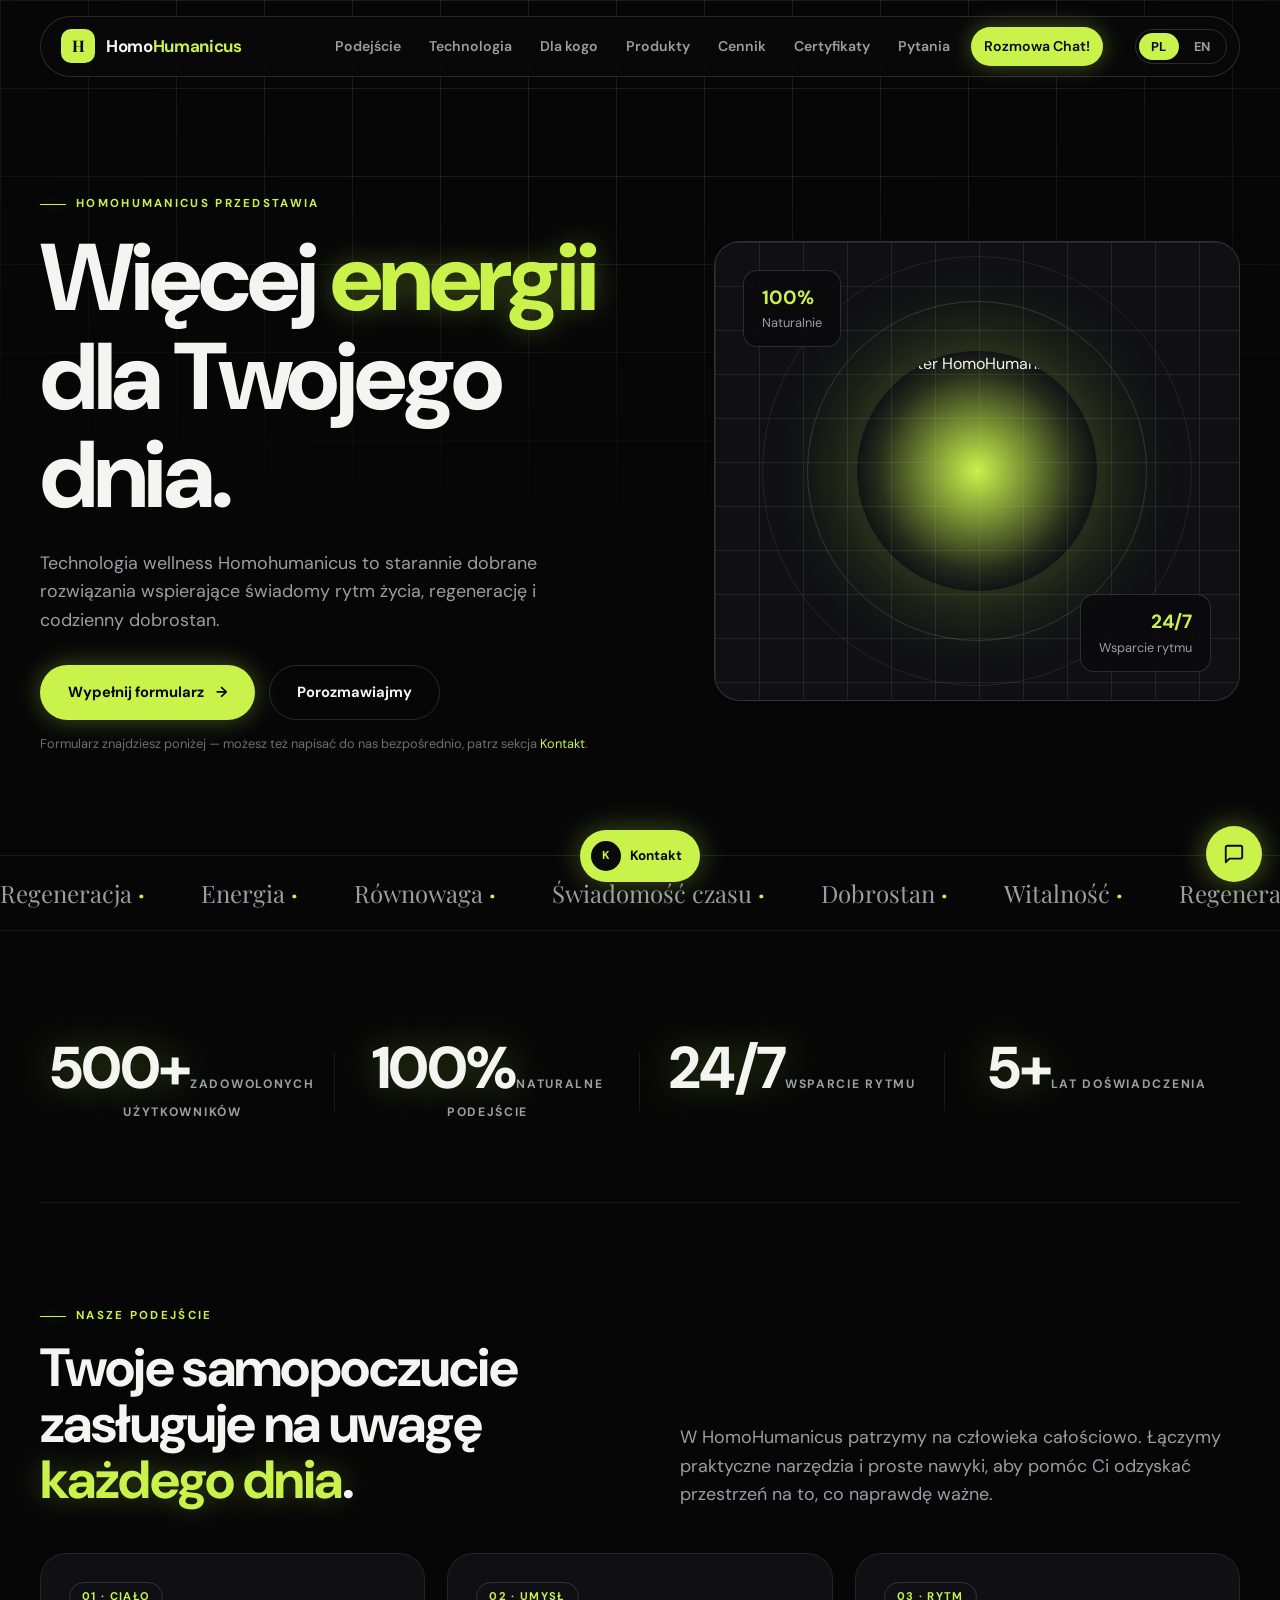
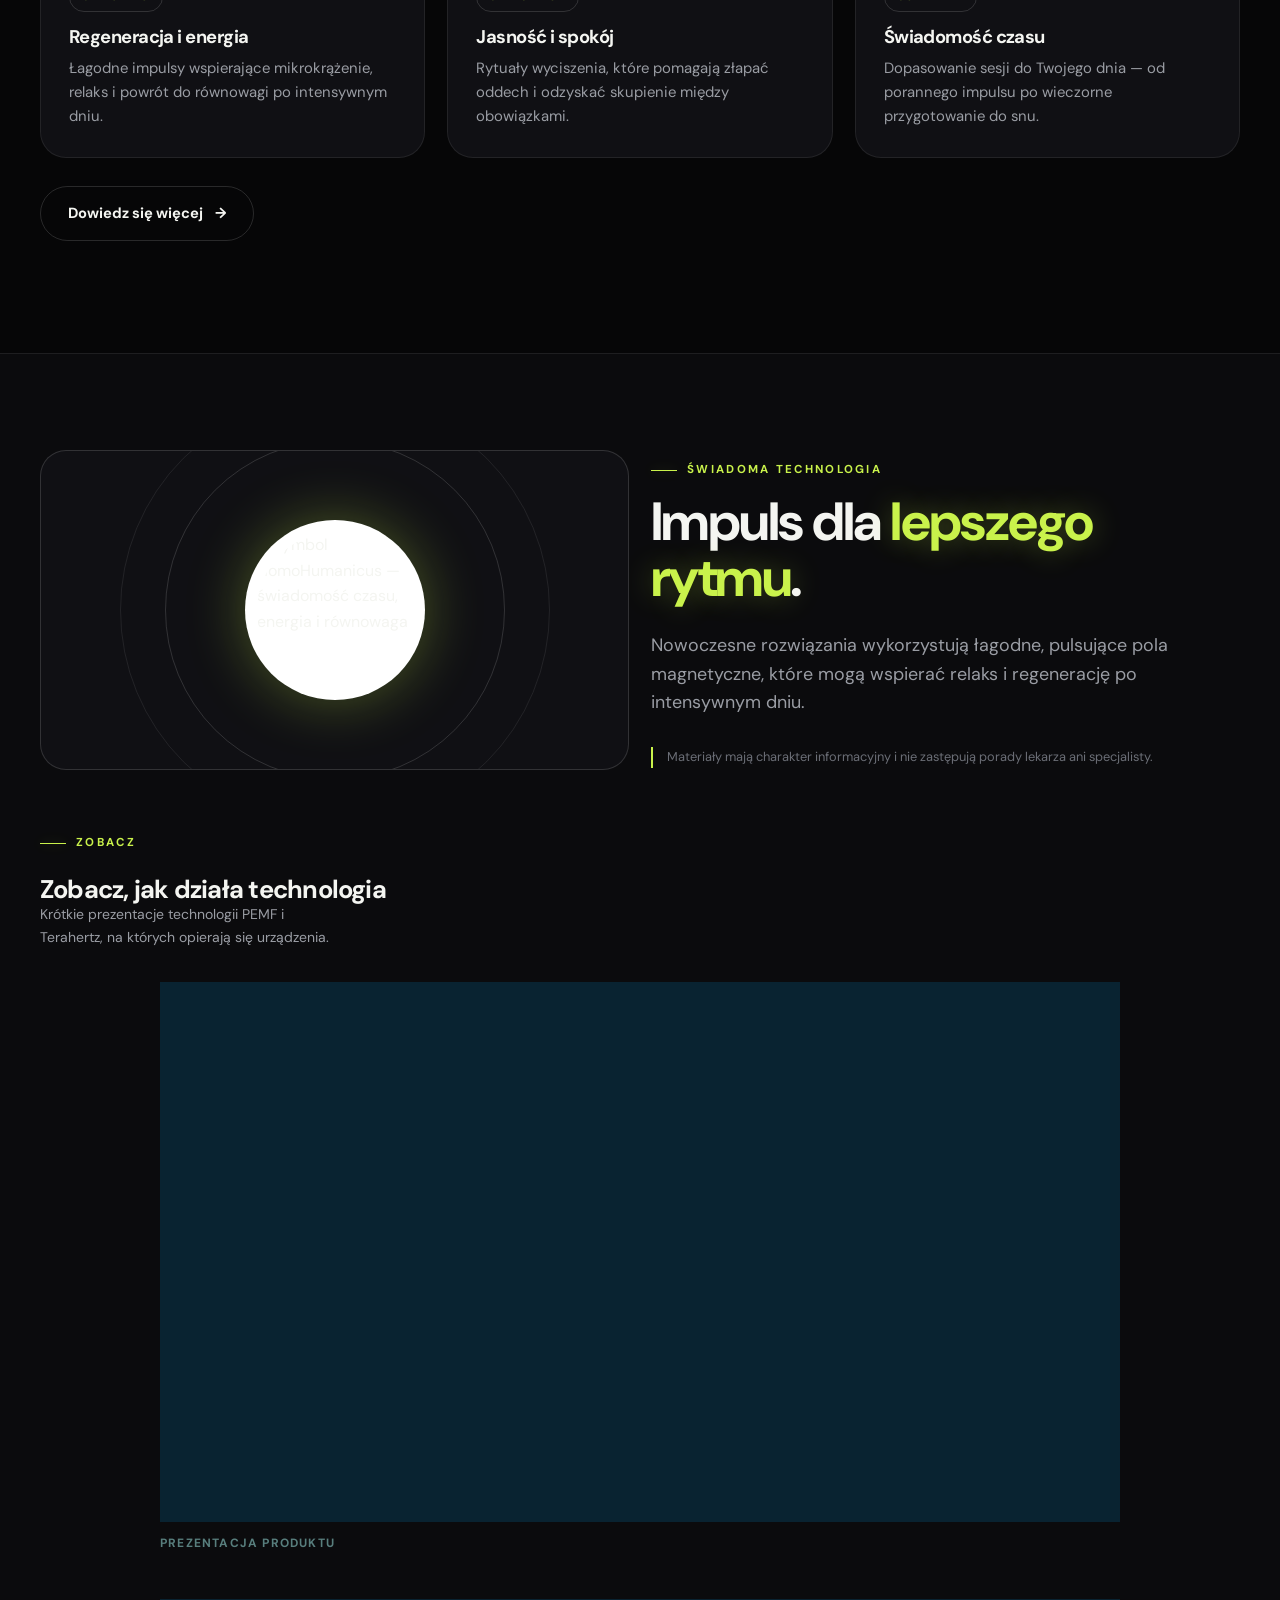
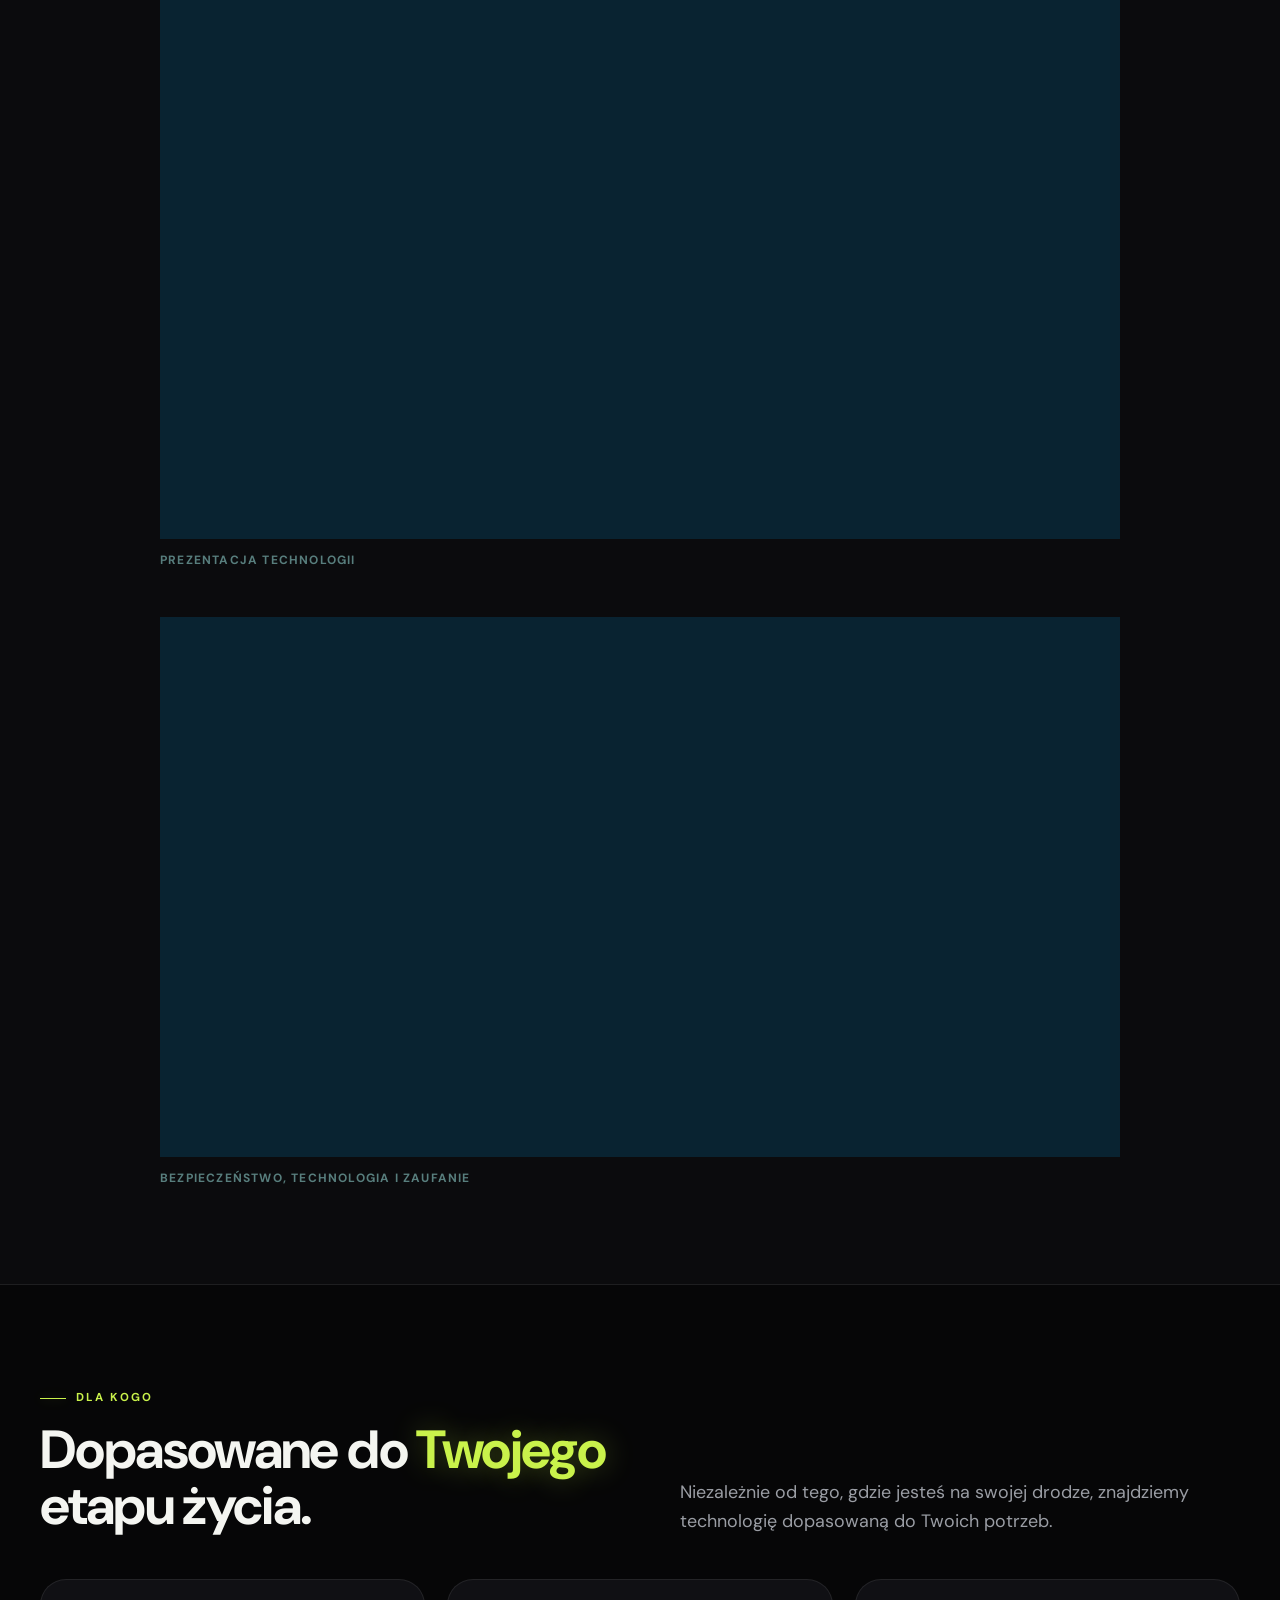
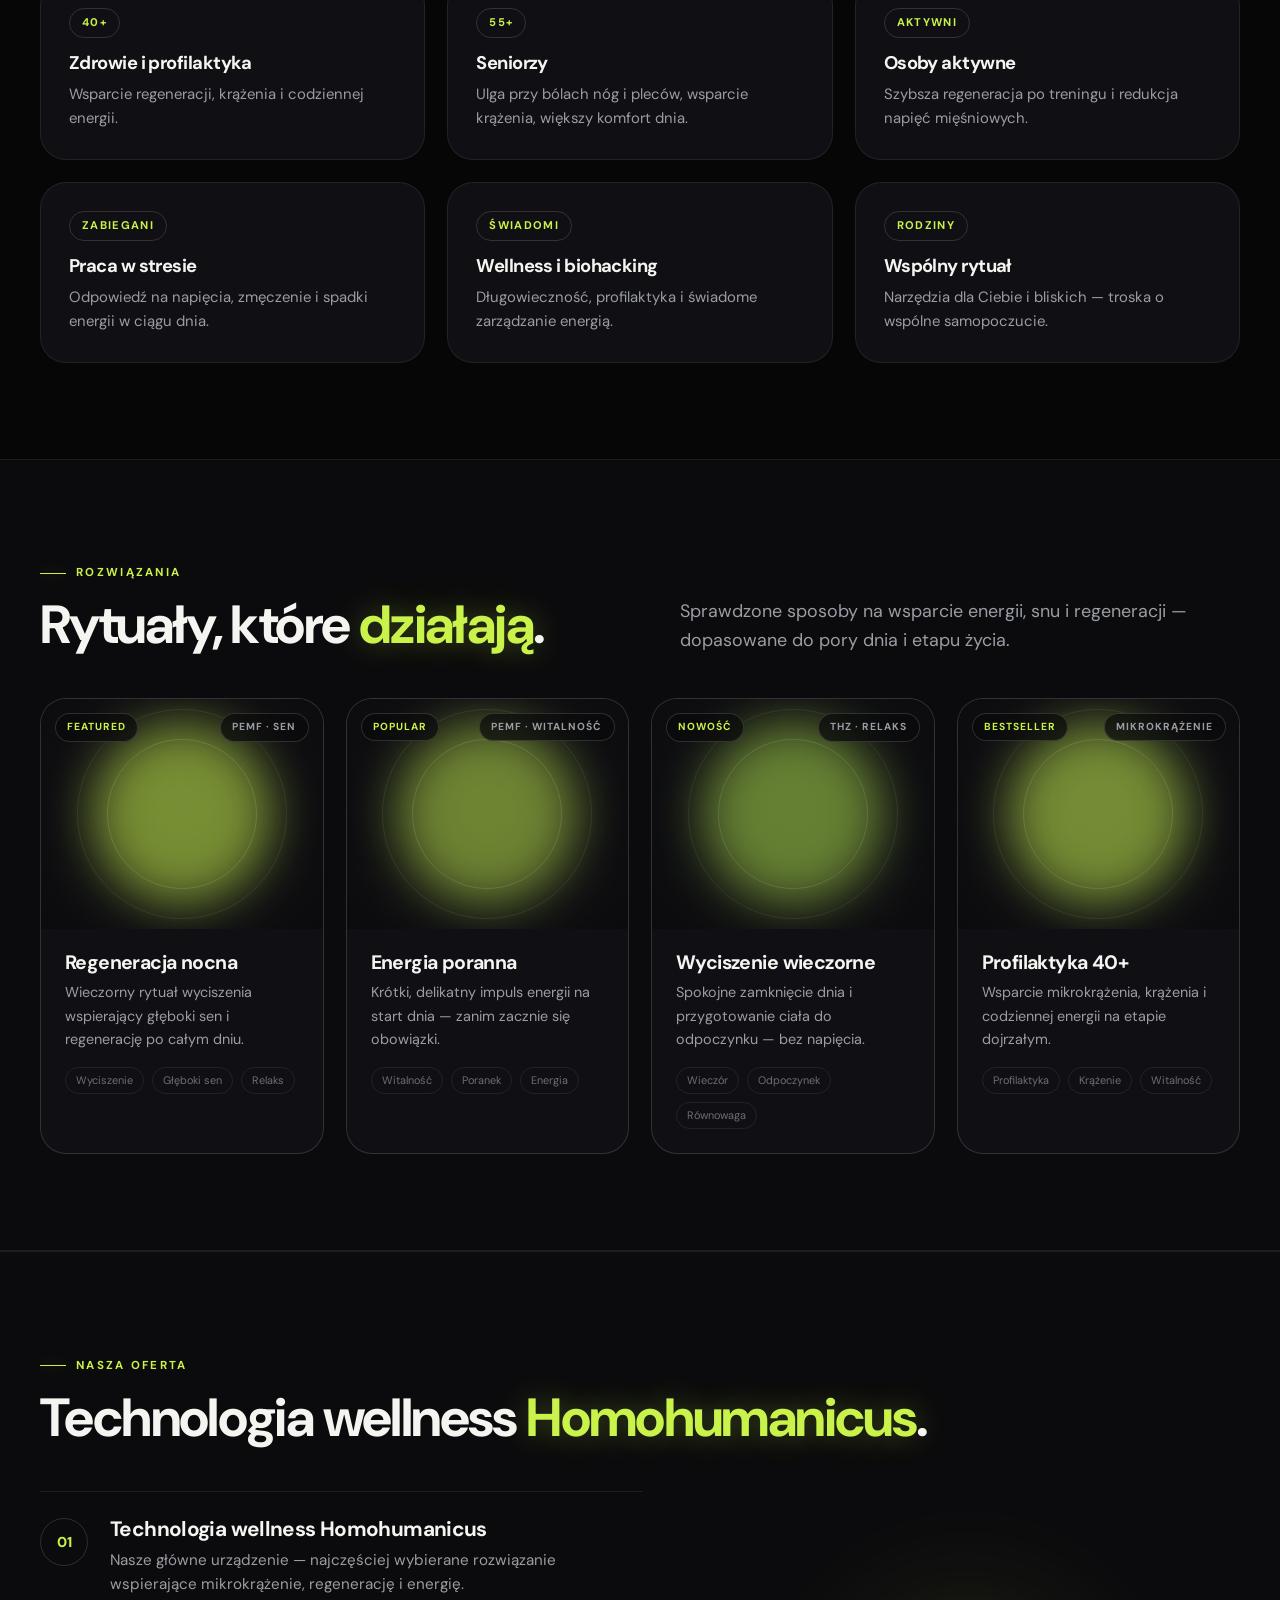
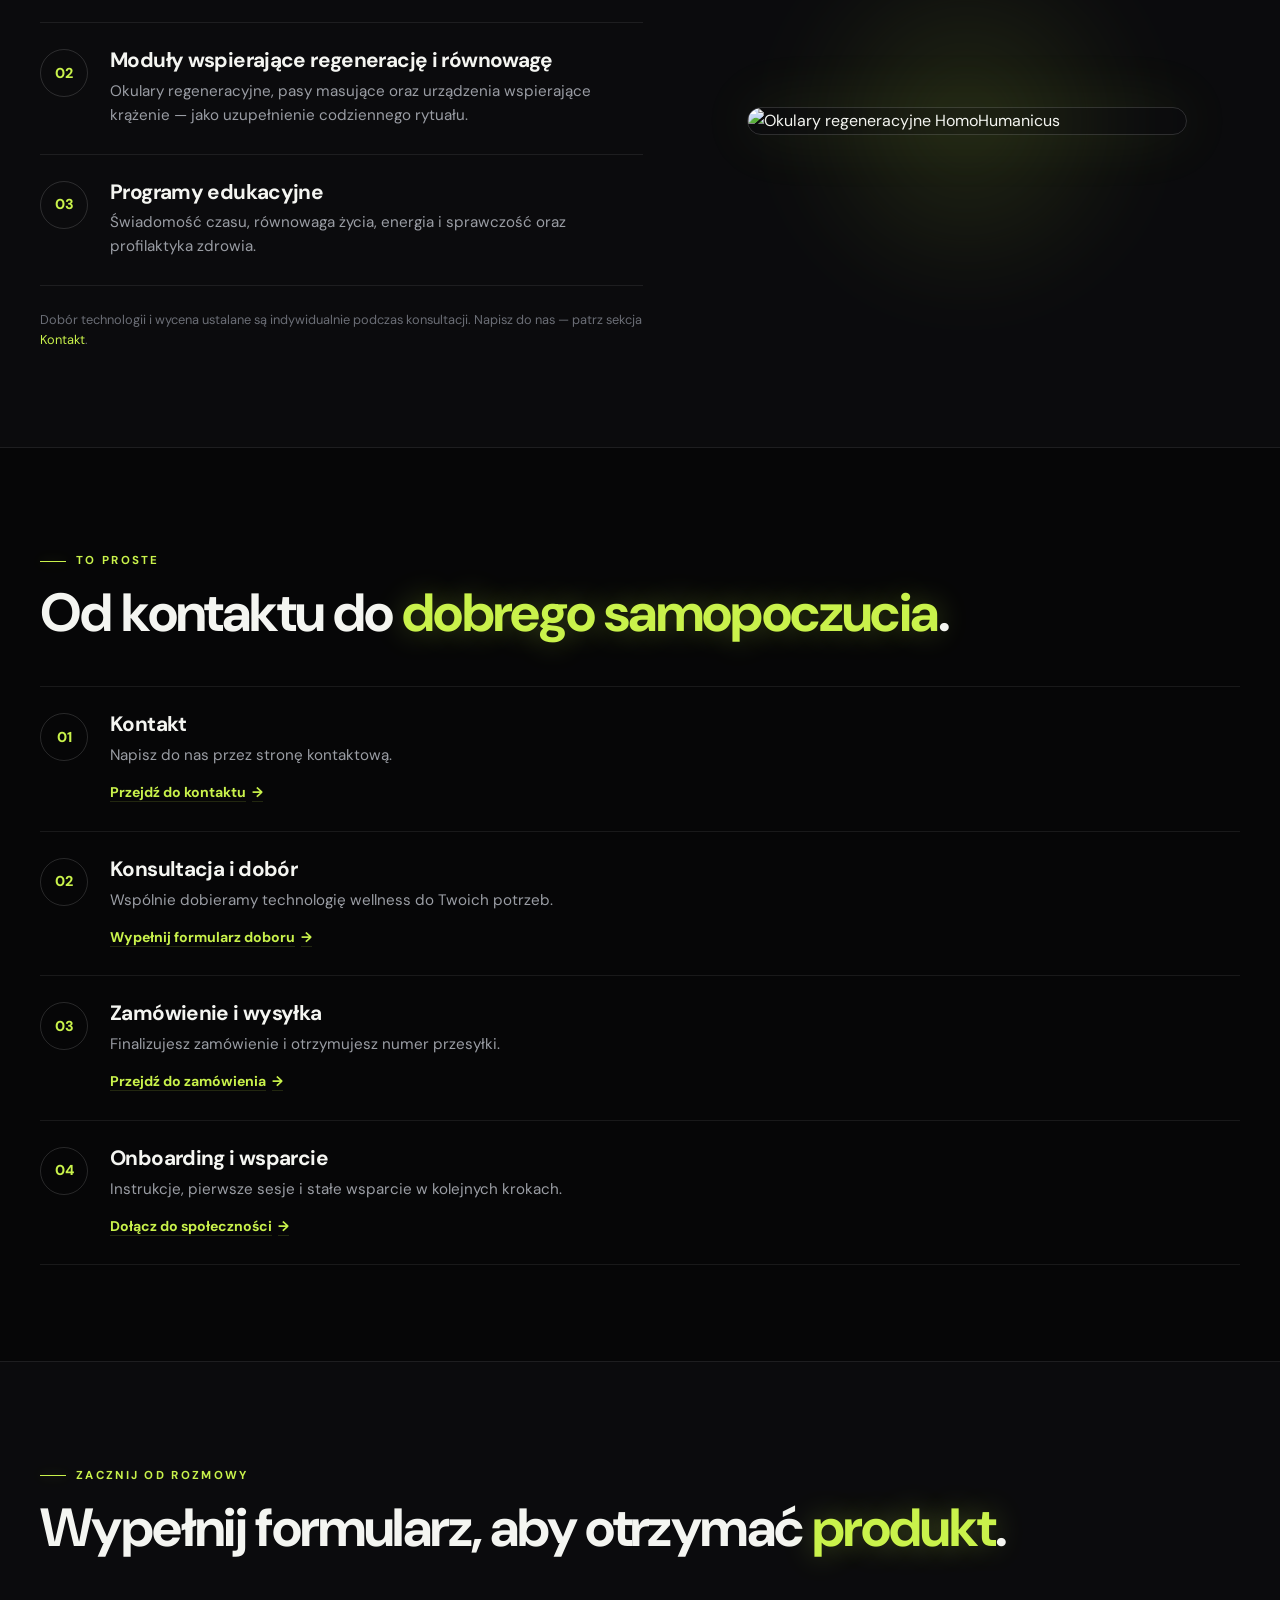
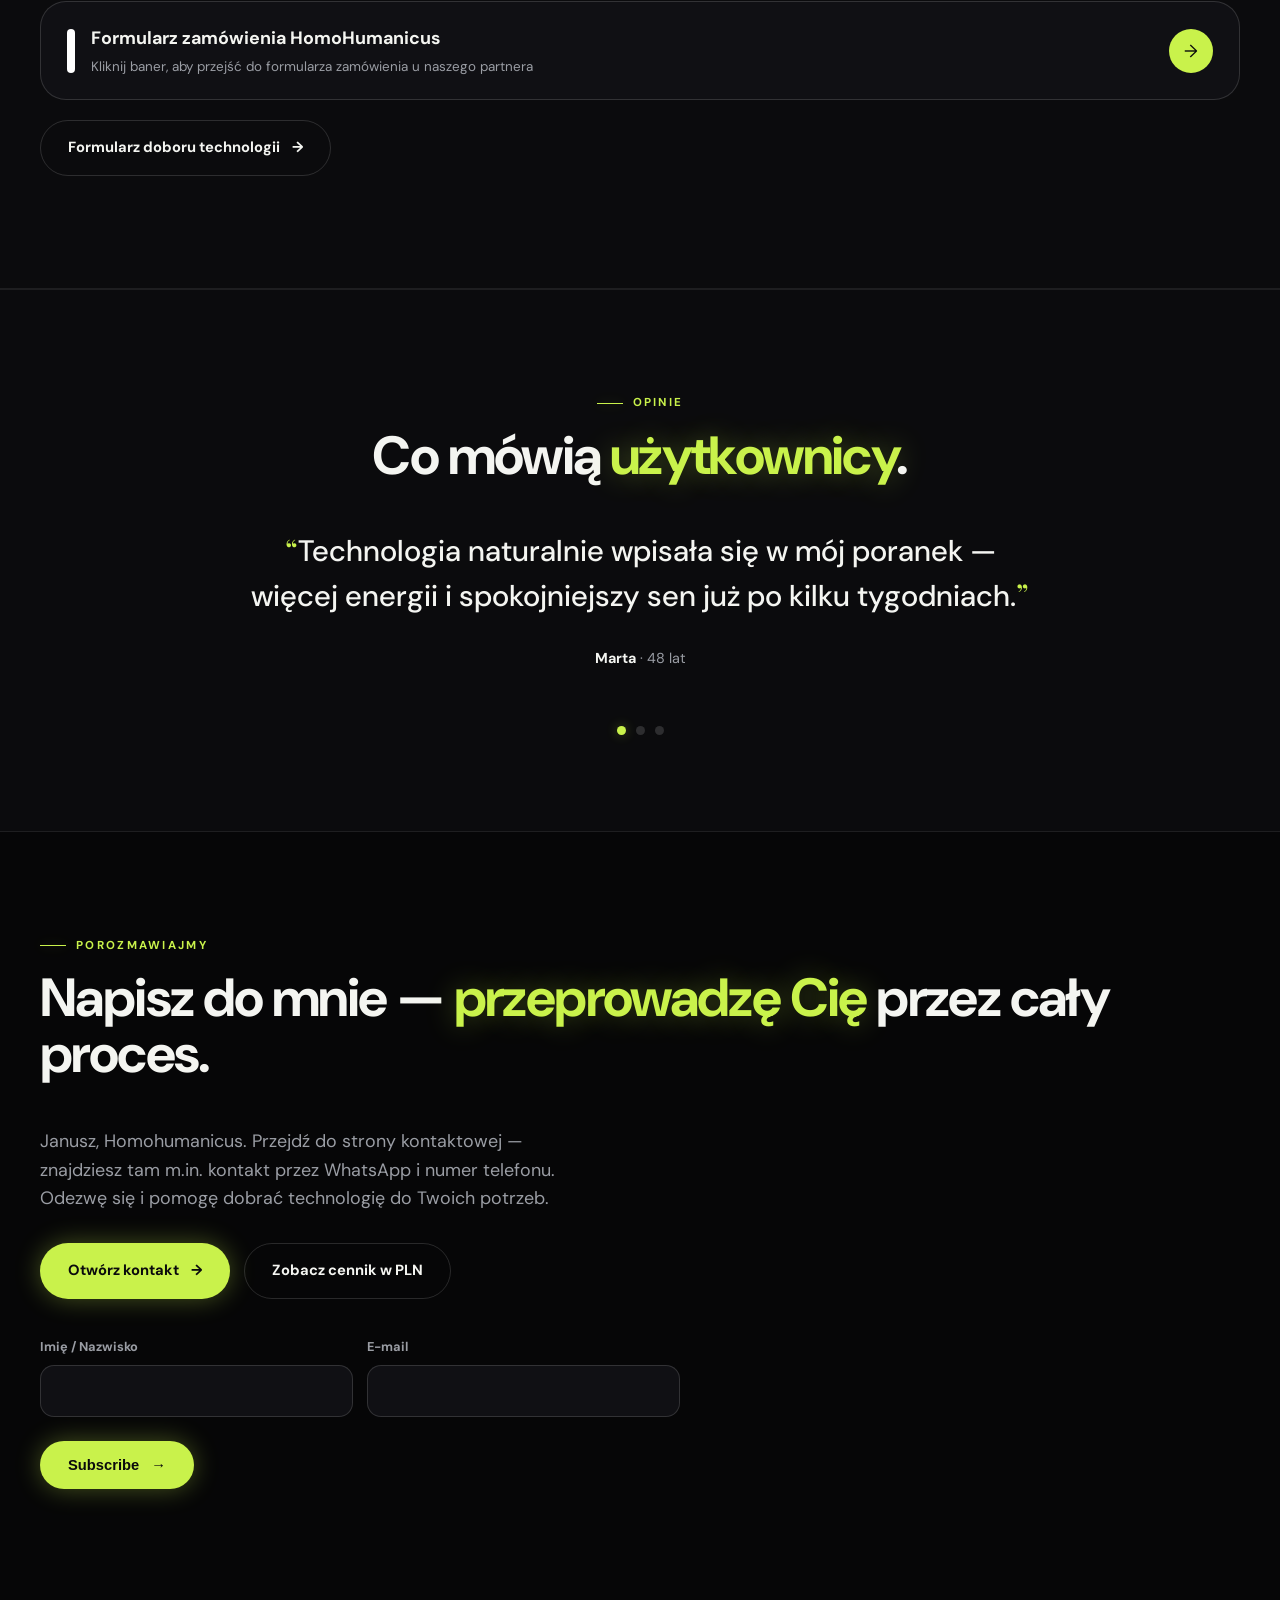
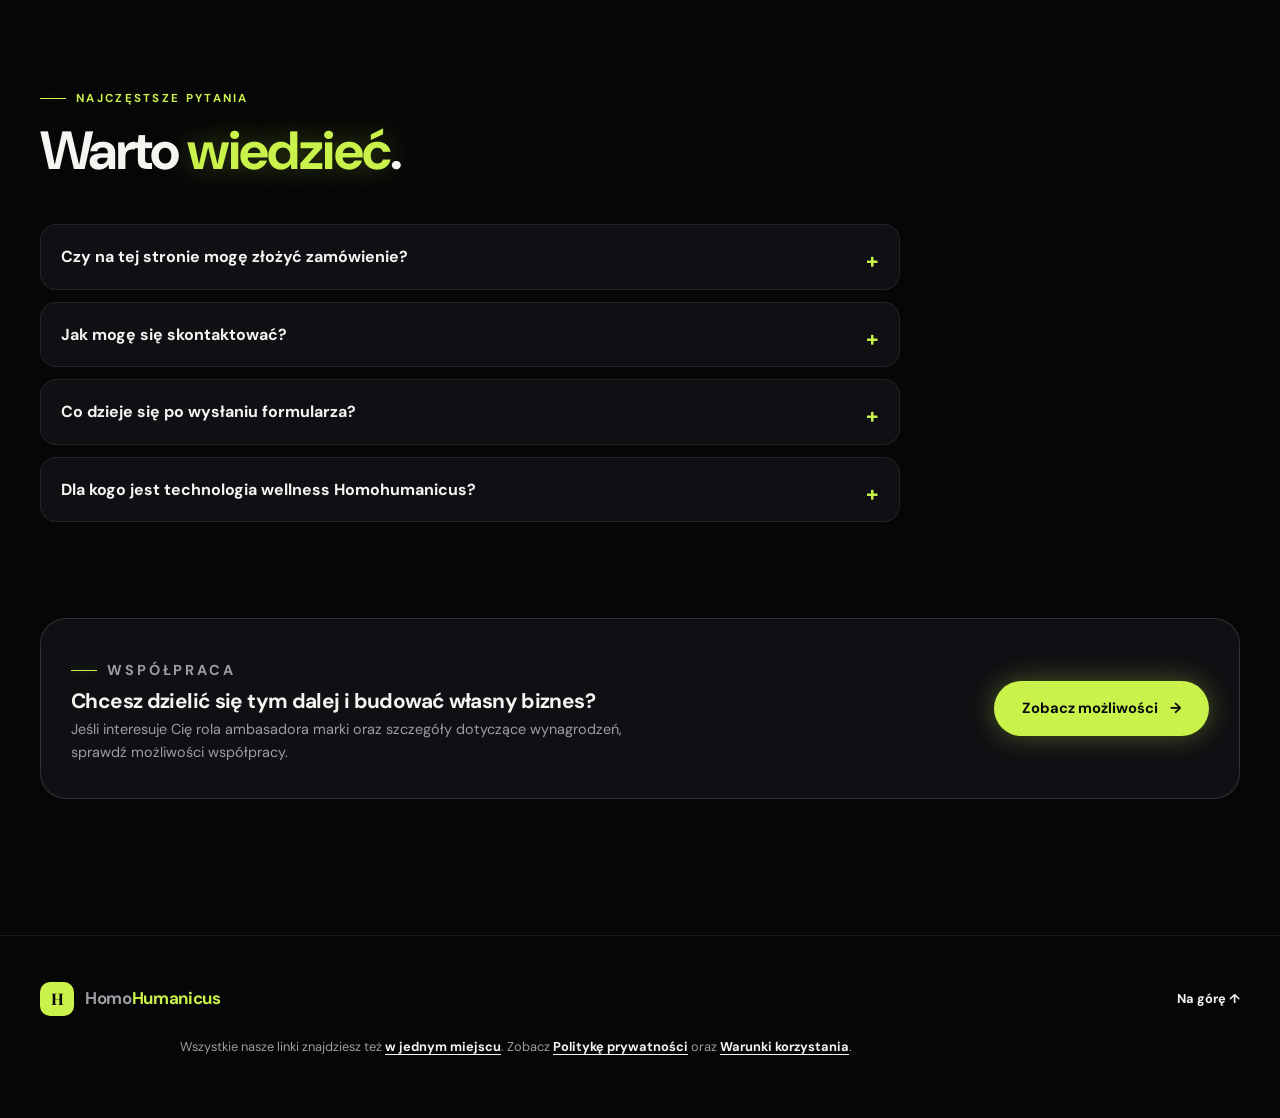
==== commit f5ff1b98: "Fix first video and add a third Vimeo video - Remove loading="lazy" from the embeds: lazy-loading le" ====
--- a/index.html
+++ b/index.html
@@ -249,25 +249,34 @@
           <div class="videos" style="padding:56px 0 0">
             <p class="eyebrow" data-en="Watch">Zobacz</p>
             <h3 style="margin:8px 0 0;font-size:1.6rem" data-en="See how the technology works">Zobacz, jak działa technologia</h3>
-            <p class="video-intro" data-en="Two short presentations of the PEMF and Terahertz technology behind the devices.">Dwie krótkie prezentacje technologii PEMF i Terahertz, na których opierają się urządzenia.</p>
+            <p class="video-intro" data-en="Short presentations of the PEMF and Terahertz technology behind the devices.">Krótkie prezentacje technologii PEMF i Terahertz, na których opierają się urządzenia.</p>
             <div class="video-grid" style="margin-top:34px">
               <figure class="video-card">
                 <div class="video-frame">
                   <iframe src="https://player.vimeo.com/video/1213810763?h=f206369070&amp;badge=0&amp;autopause=0&amp;player_id=0&amp;app_id=58479"
+                          title="Prezentacja produktu"
+                          allow="autoplay; fullscreen; picture-in-picture"
+                          allowfullscreen></iframe>
+                </div>
+                <p data-en="Product presentation">Prezentacja produktu</p>
+              </figure>
+              <figure class="video-card">
+                <div class="video-frame">
+                  <iframe src="https://player.vimeo.com/video/1218765978?h=6f0902bedf&amp;badge=0&amp;autopause=0&amp;player_id=0&amp;app_id=58479"
                           title="Prezentacja technologii PEMF i Terahertz"
-                          loading="lazy" allow="autoplay; fullscreen; picture-in-picture"
+                          allow="autoplay; fullscreen; picture-in-picture"
                           allowfullscreen></iframe>
                 </div>
                 <p data-en="Technology presentation">Prezentacja technologii</p>
               </figure>
               <figure class="video-card">
                 <div class="video-frame">
-                  <iframe src="https://player.vimeo.com/video/1218765978?h=6f0902bedf&amp;badge=0&amp;autopause=0&amp;player_id=0&amp;app_id=58479"
-                          title="Prezentacja produktu i technologii"
-                          loading="lazy" allow="autoplay; fullscreen; picture-in-picture"
+                  <iframe src="https://player.vimeo.com/video/1217256616?h=2845628e4e&amp;badge=0&amp;autopause=0&amp;player_id=0&amp;app_id=58479"
+                          title="Bezpieczeństwo, technologia i zaufanie"
+                          allow="autoplay; fullscreen; picture-in-picture"
                           allowfullscreen></iframe>
                 </div>
-                <p data-en="Product presentation">Prezentacja produktu</p>
+                <p data-en="Safety, technology &amp; trust">Bezpieczeństwo, technologia i zaufanie</p>
               </figure>
             </div>
           </div>
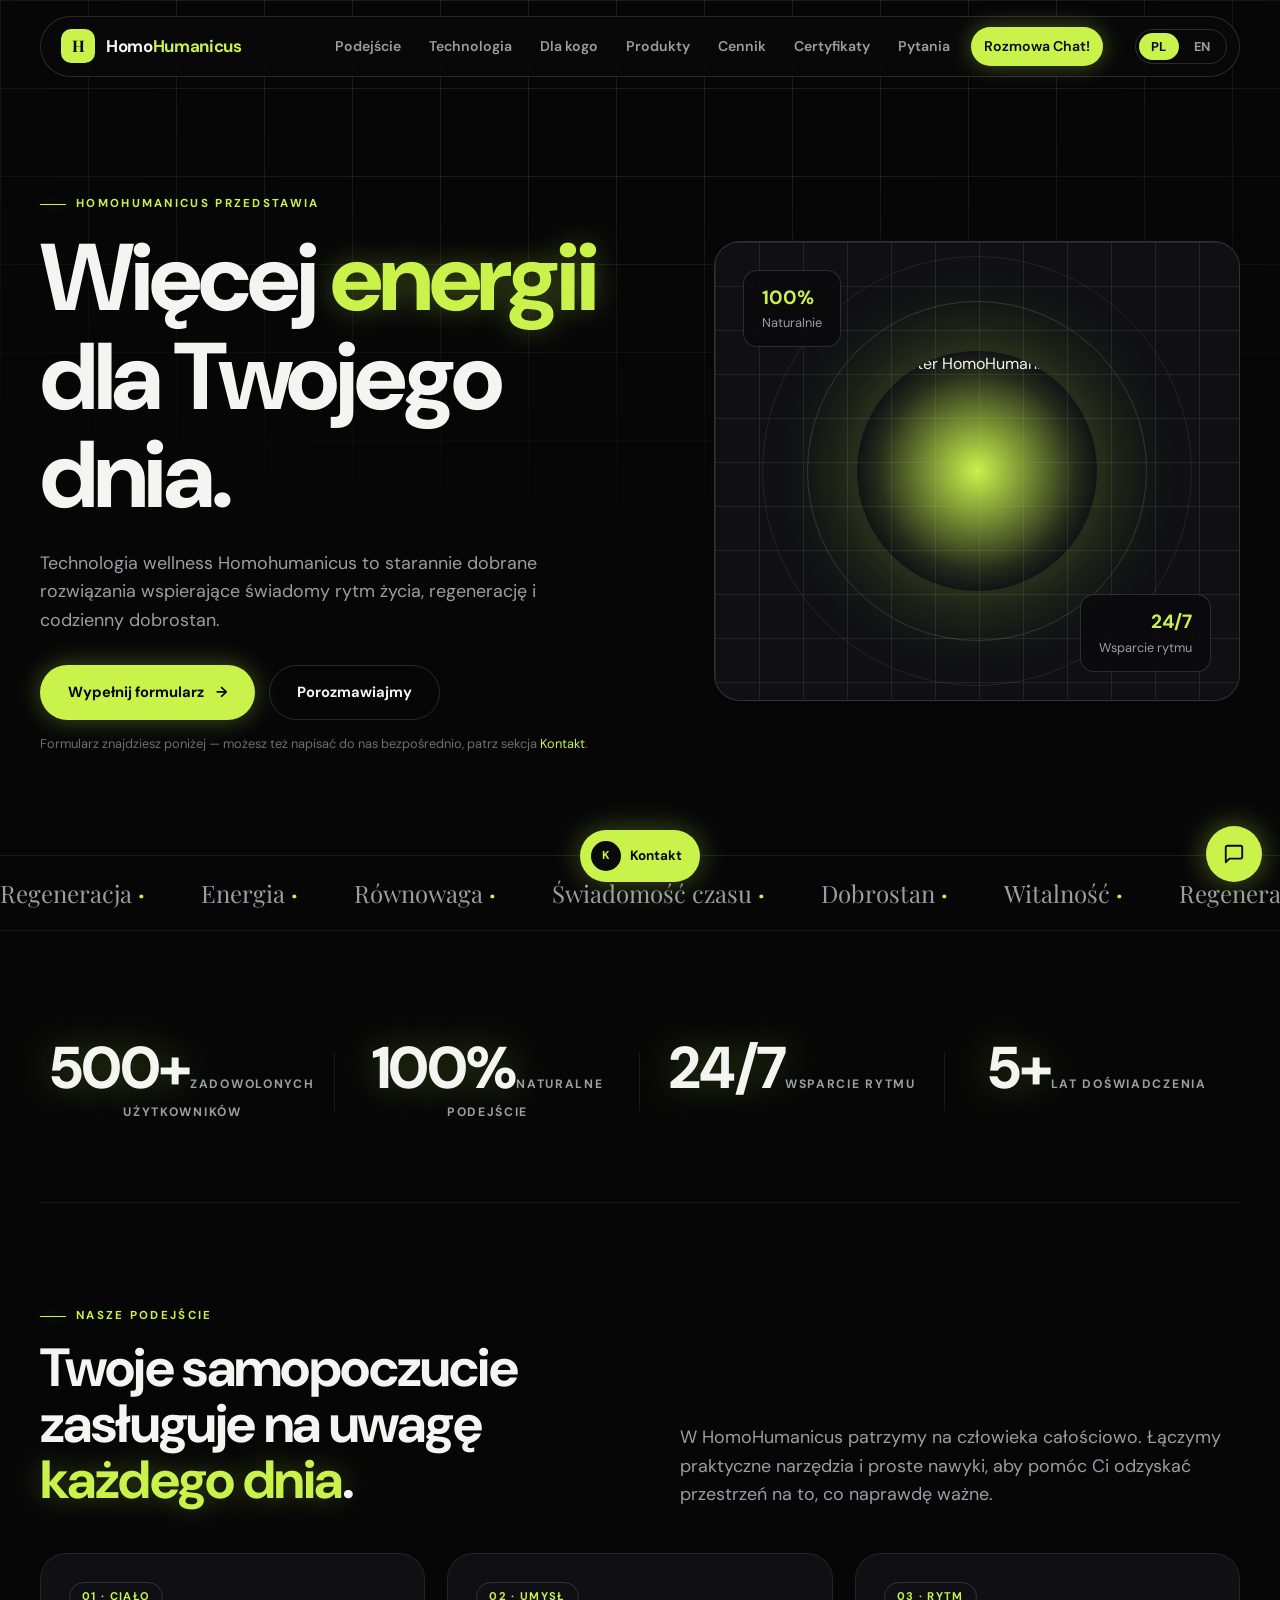
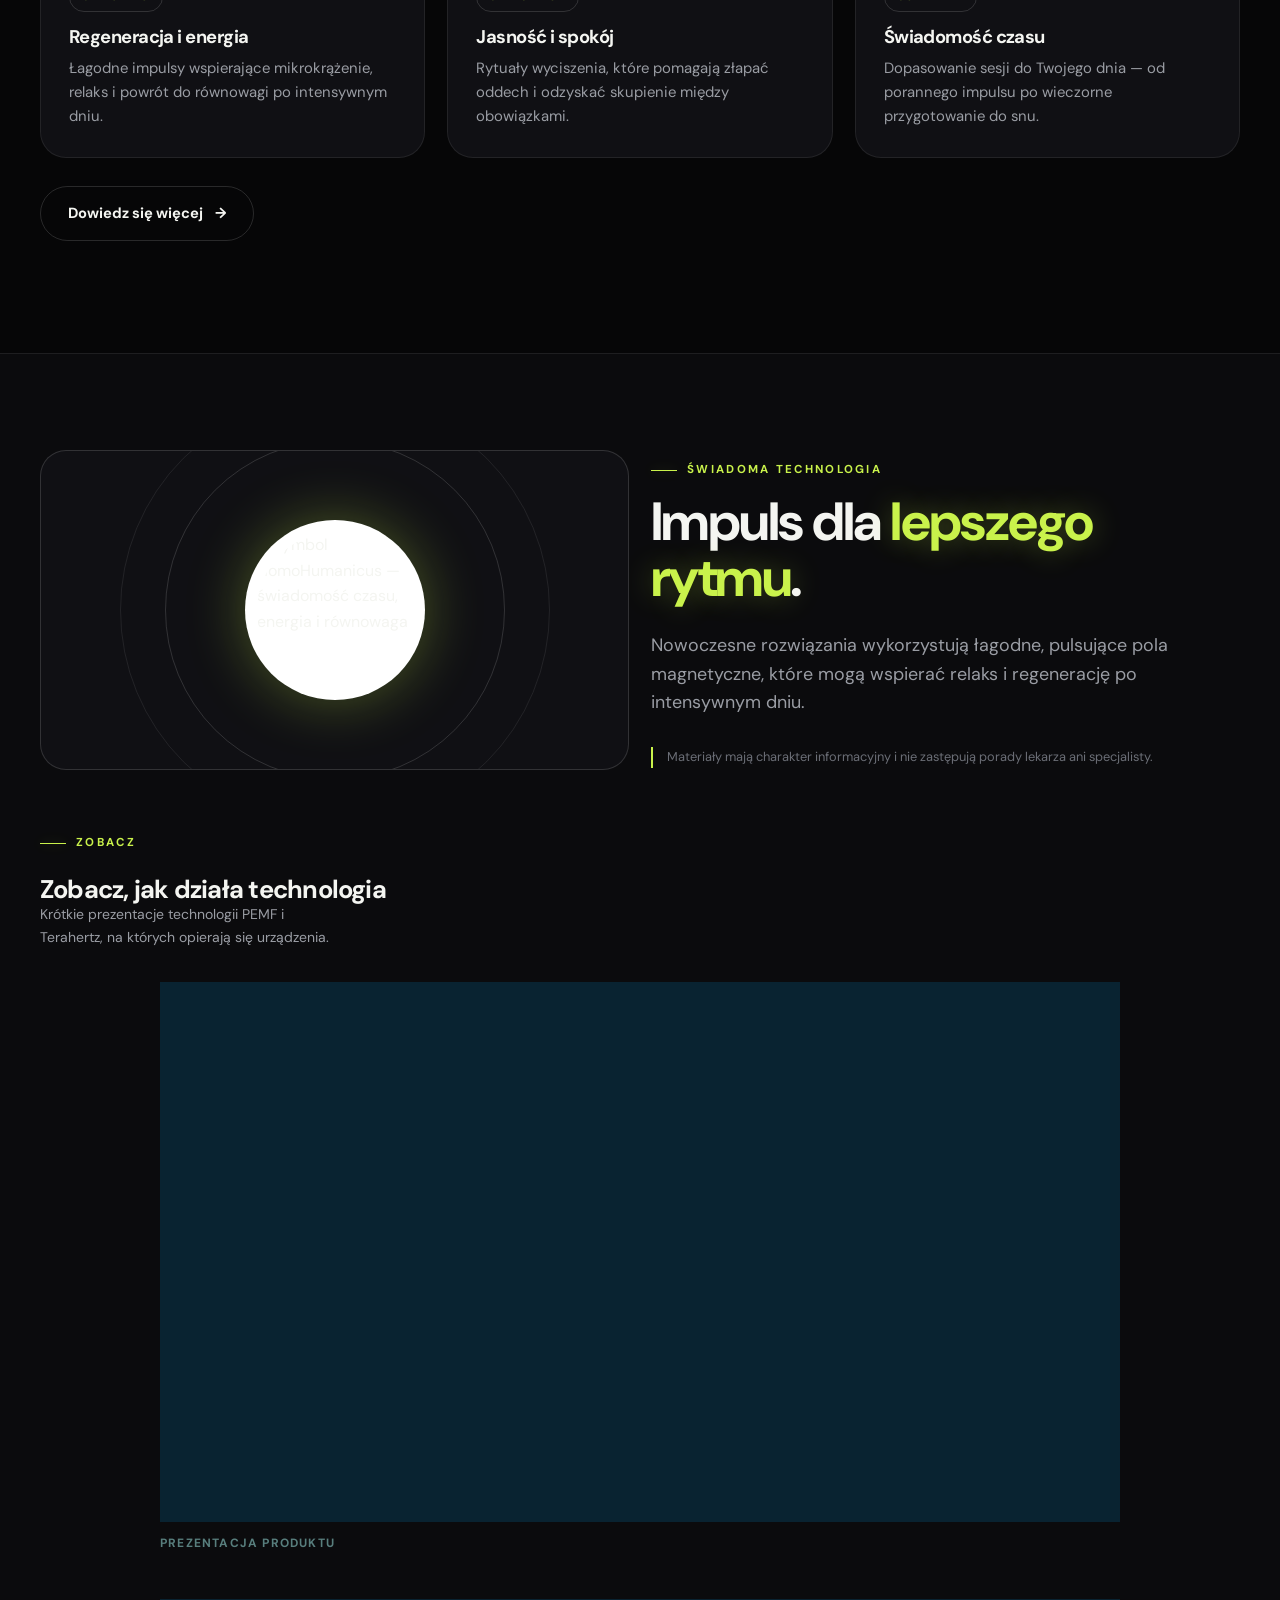
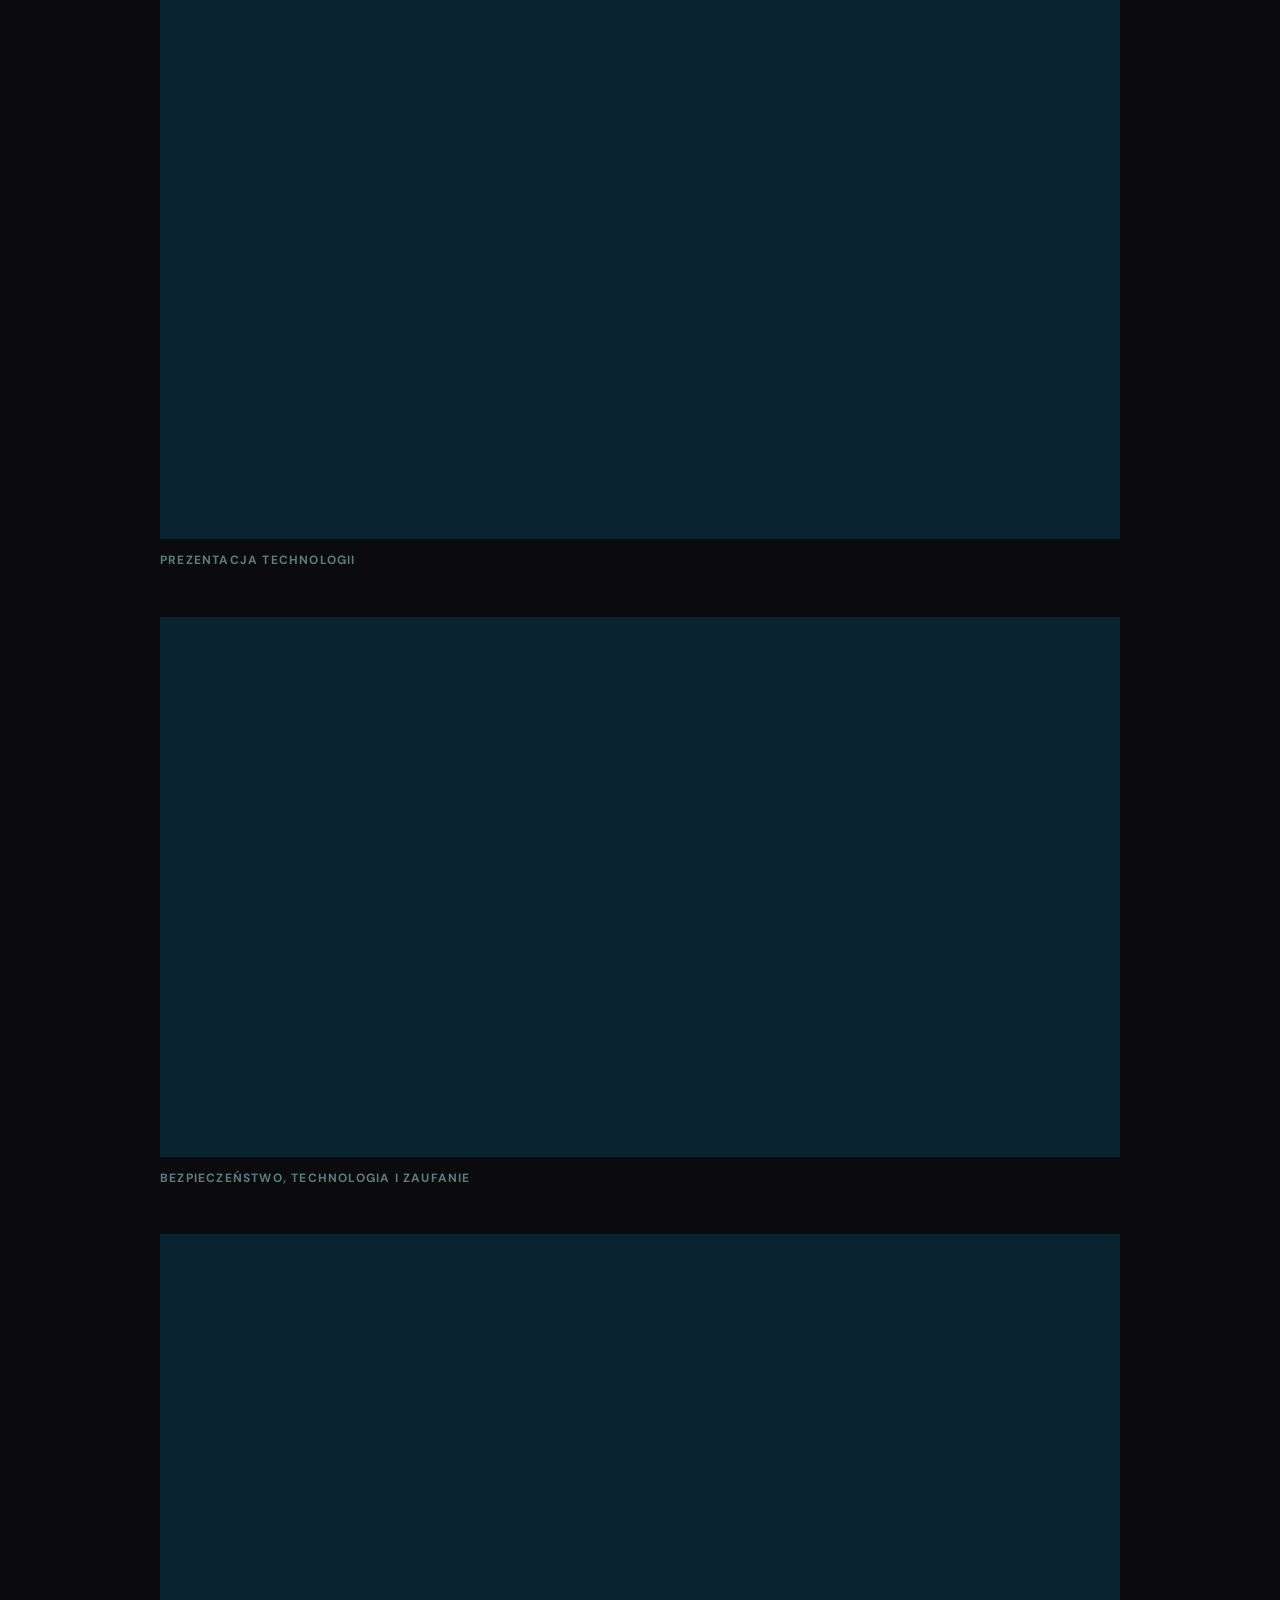
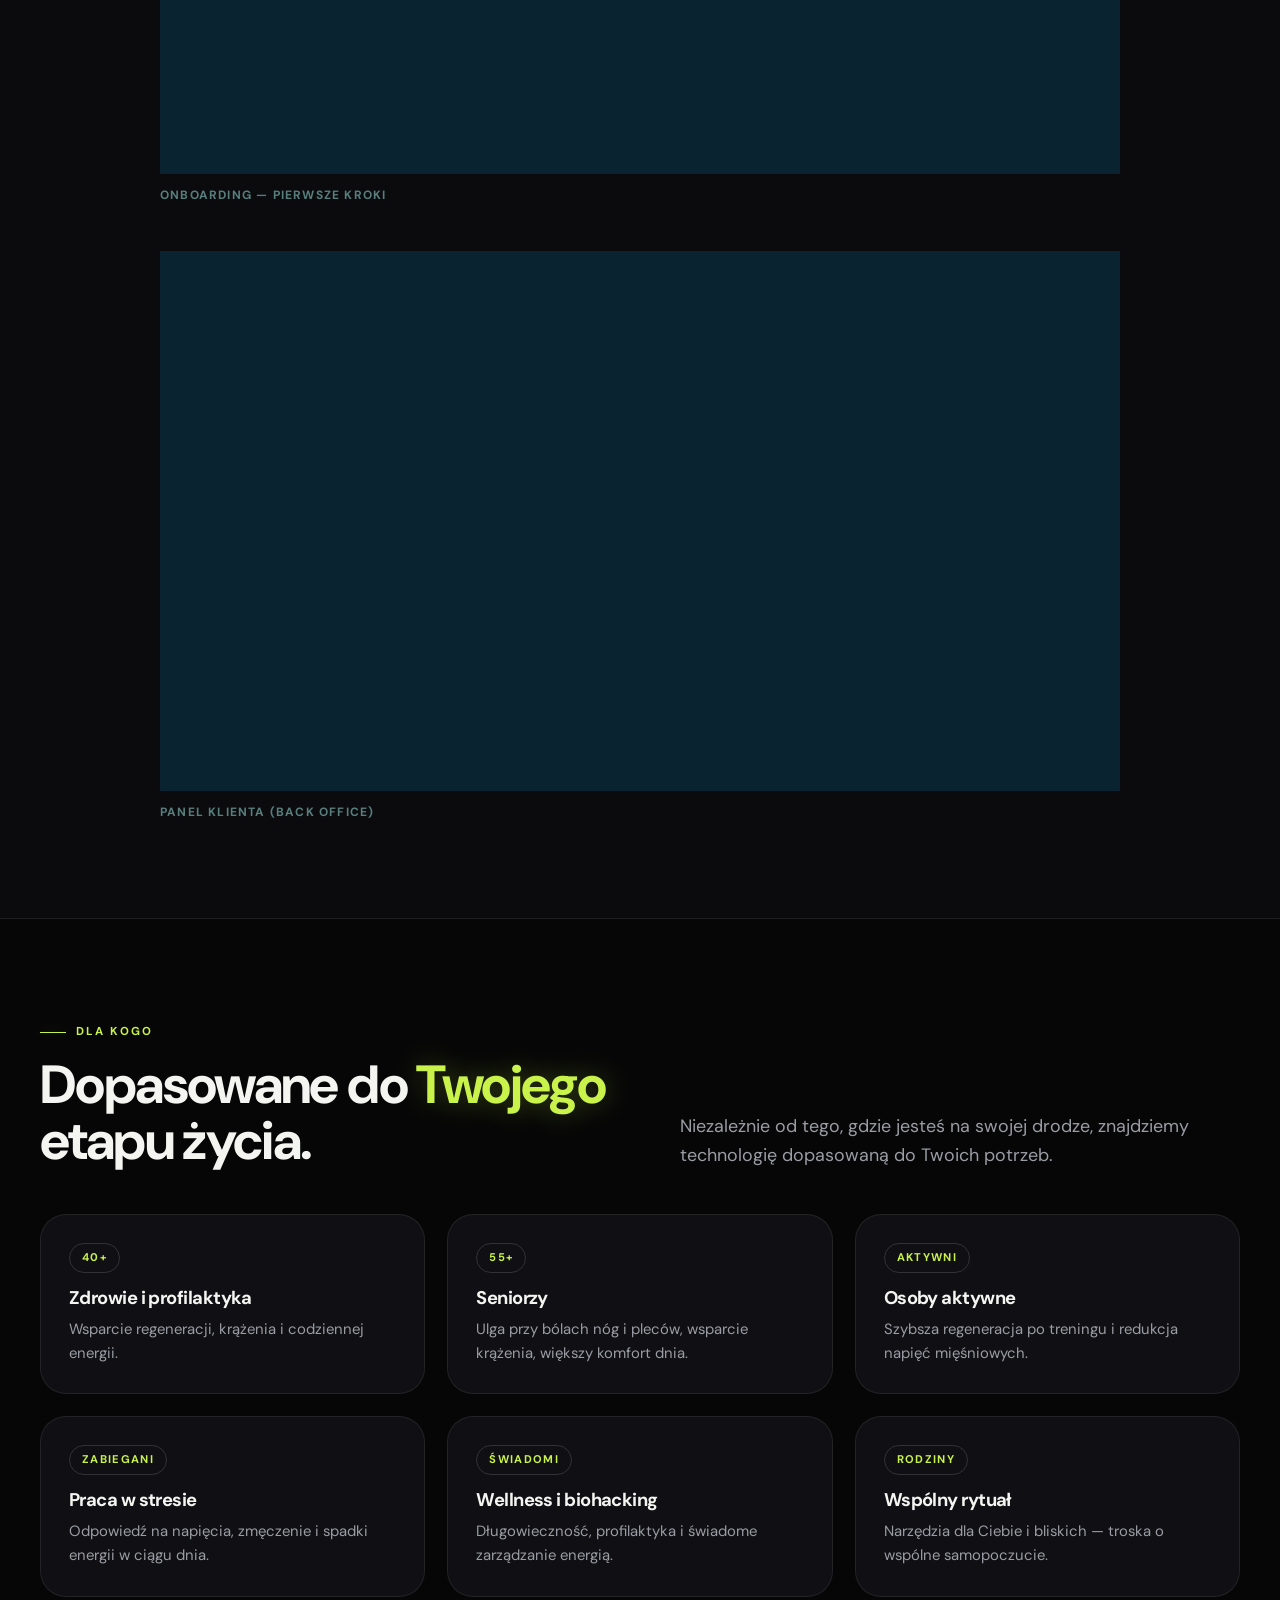
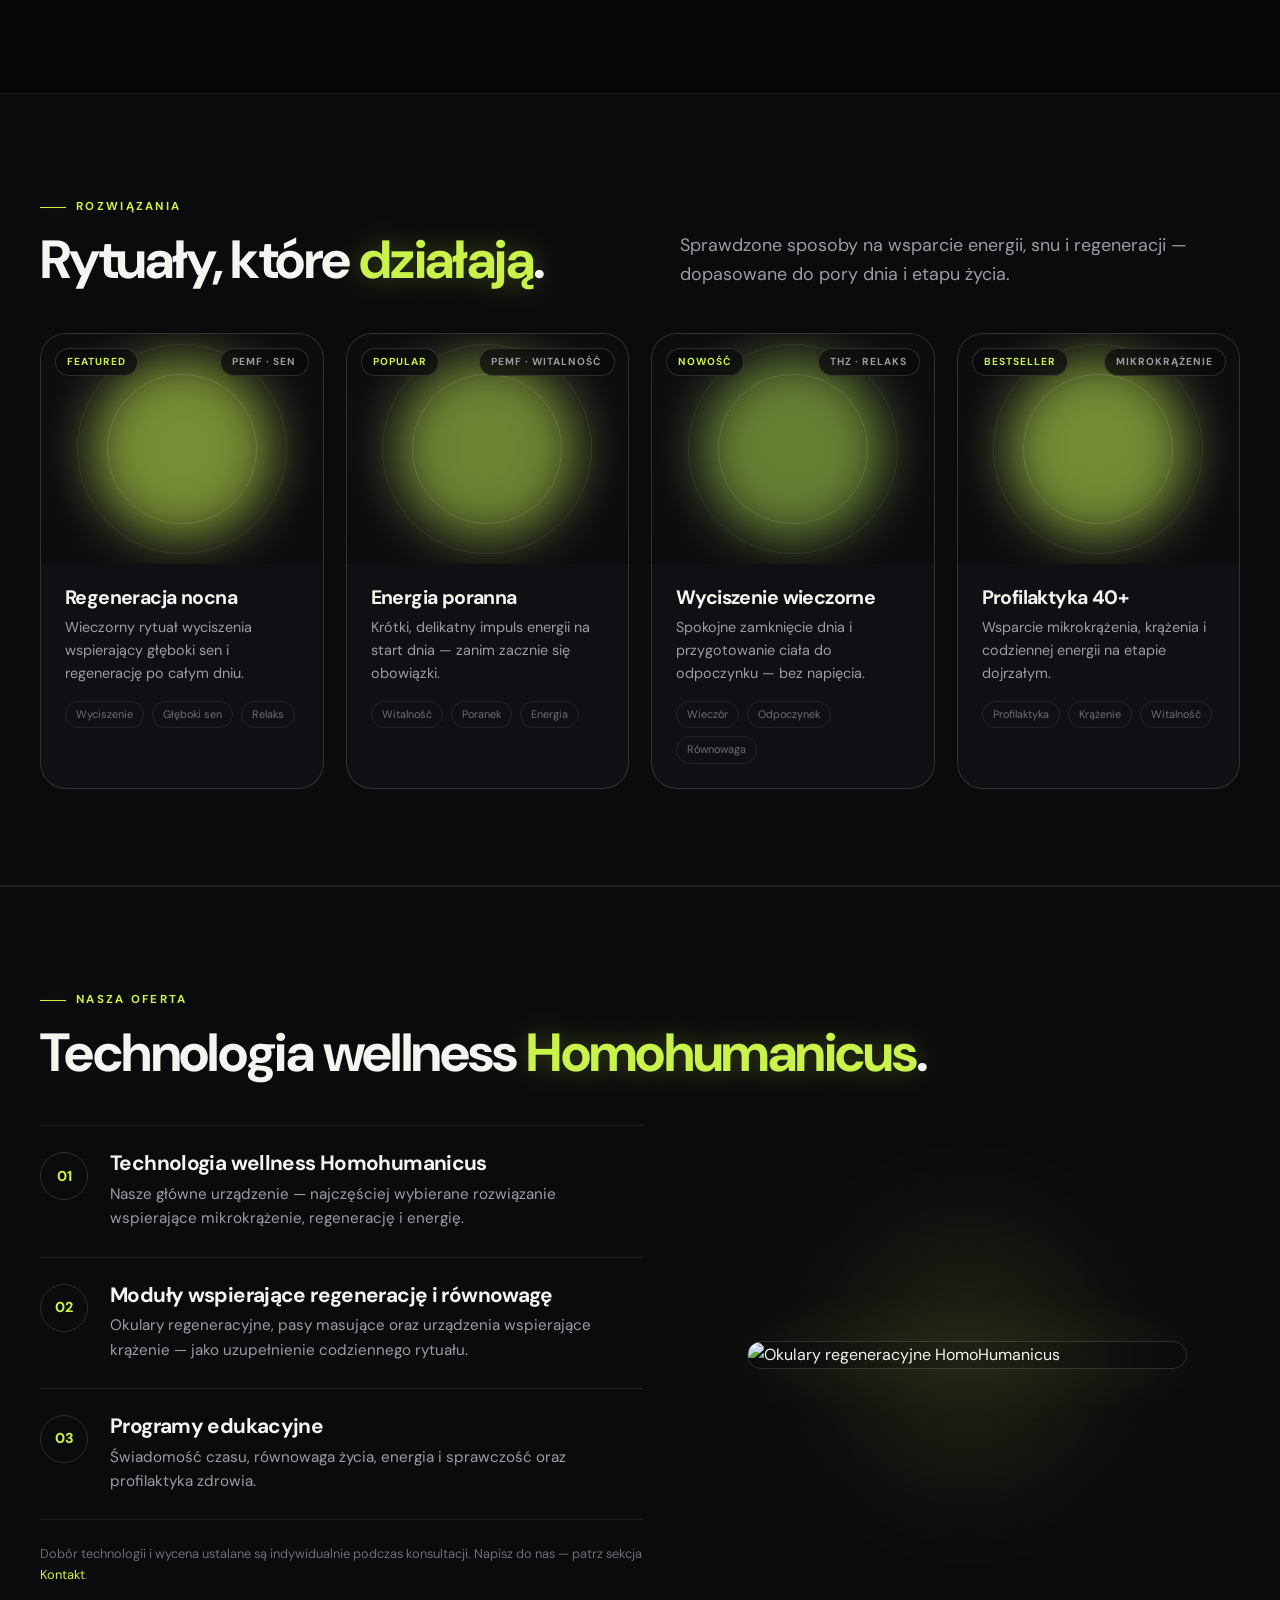
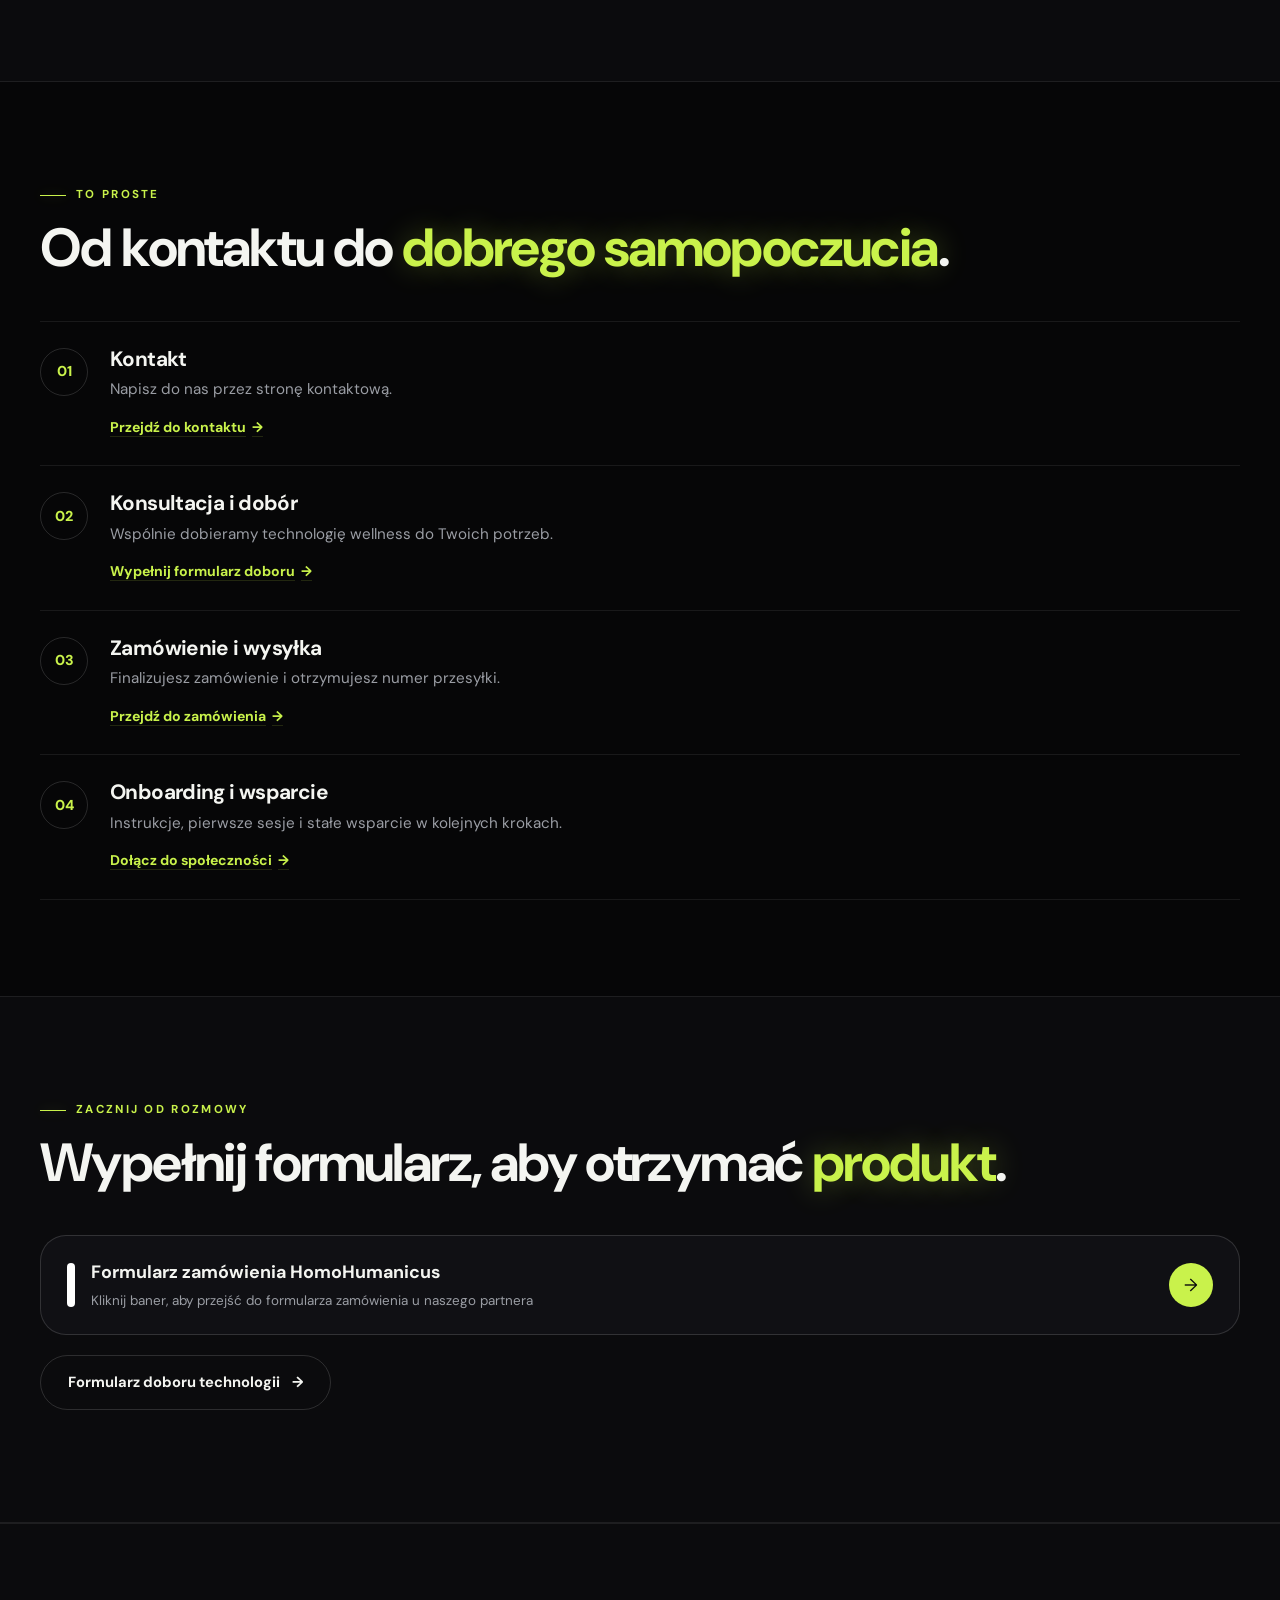
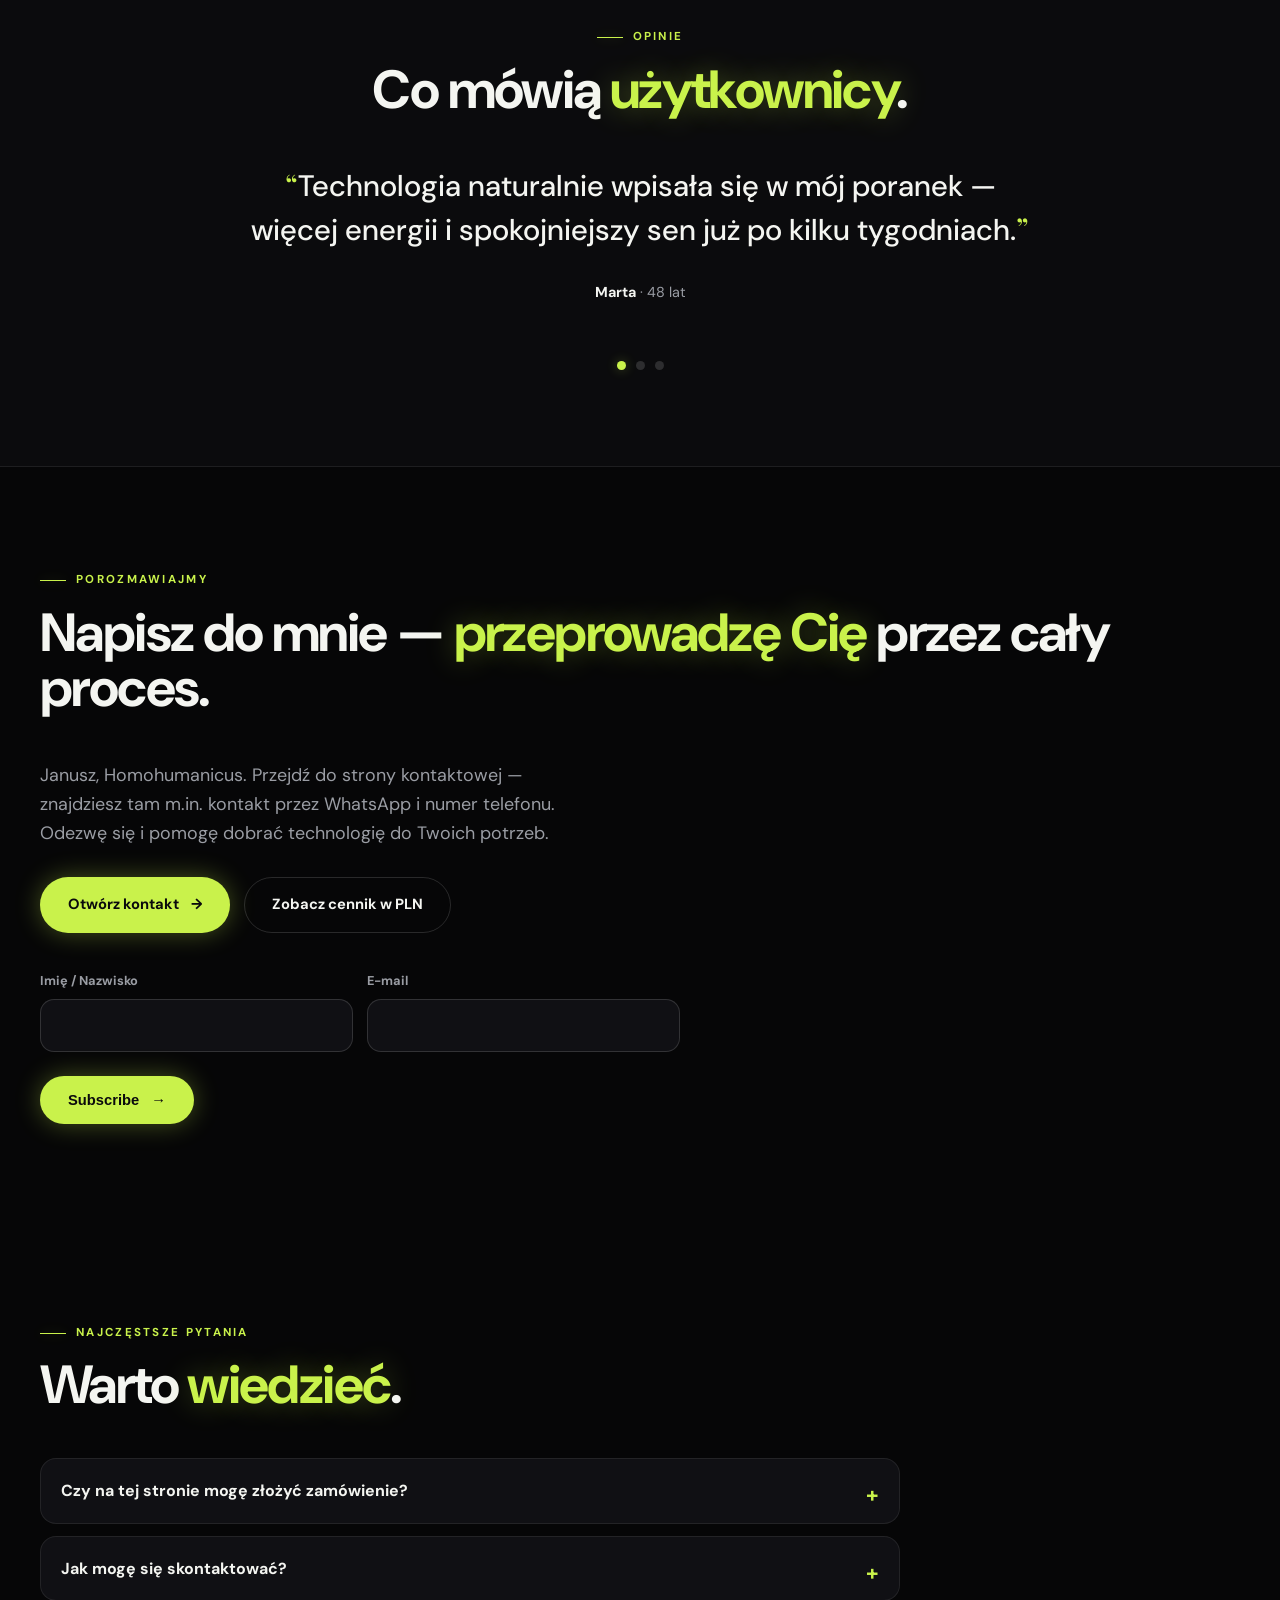
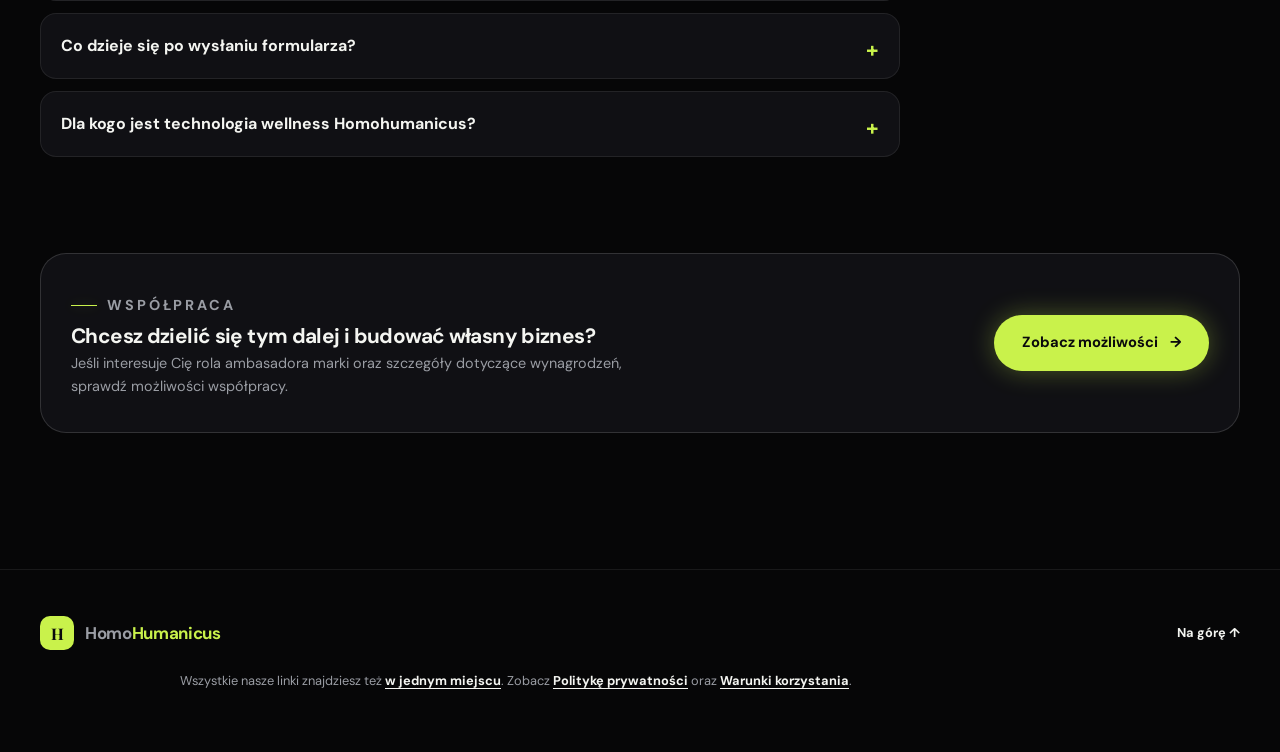
==== commit bfaf76db: "Add two more Vimeo videos (Onboarding, Back Office) - Onboarding — first steps (1217639874) - Back o" ====
--- a/index.html
+++ b/index.html
@@ -277,6 +277,24 @@
                           allowfullscreen></iframe>
                 </div>
                 <p data-en="Safety, technology &amp; trust">Bezpieczeństwo, technologia i zaufanie</p>
+              </figure>
+              <figure class="video-card">
+                <div class="video-frame">
+                  <iframe src="https://player.vimeo.com/video/1217639874?h=e34956f6ec&amp;badge=0&amp;autopause=0&amp;player_id=0&amp;app_id=58479"
+                          title="Onboarding — pierwsze kroki"
+                          allow="autoplay; fullscreen; picture-in-picture"
+                          allowfullscreen></iframe>
+                </div>
+                <p data-en="Onboarding — first steps">Onboarding — pierwsze kroki</p>
+              </figure>
+              <figure class="video-card">
+                <div class="video-frame">
+                  <iframe src="https://player.vimeo.com/video/1217853832?h=4728f7e9d2&amp;badge=0&amp;autopause=0&amp;player_id=0&amp;app_id=58479"
+                          title="Panel klienta (Back Office)"
+                          allow="autoplay; fullscreen; picture-in-picture"
+                          allowfullscreen></iframe>
+                </div>
+                <p data-en="Back office walkthrough">Panel klienta (Back Office)</p>
               </figure>
             </div>
           </div>
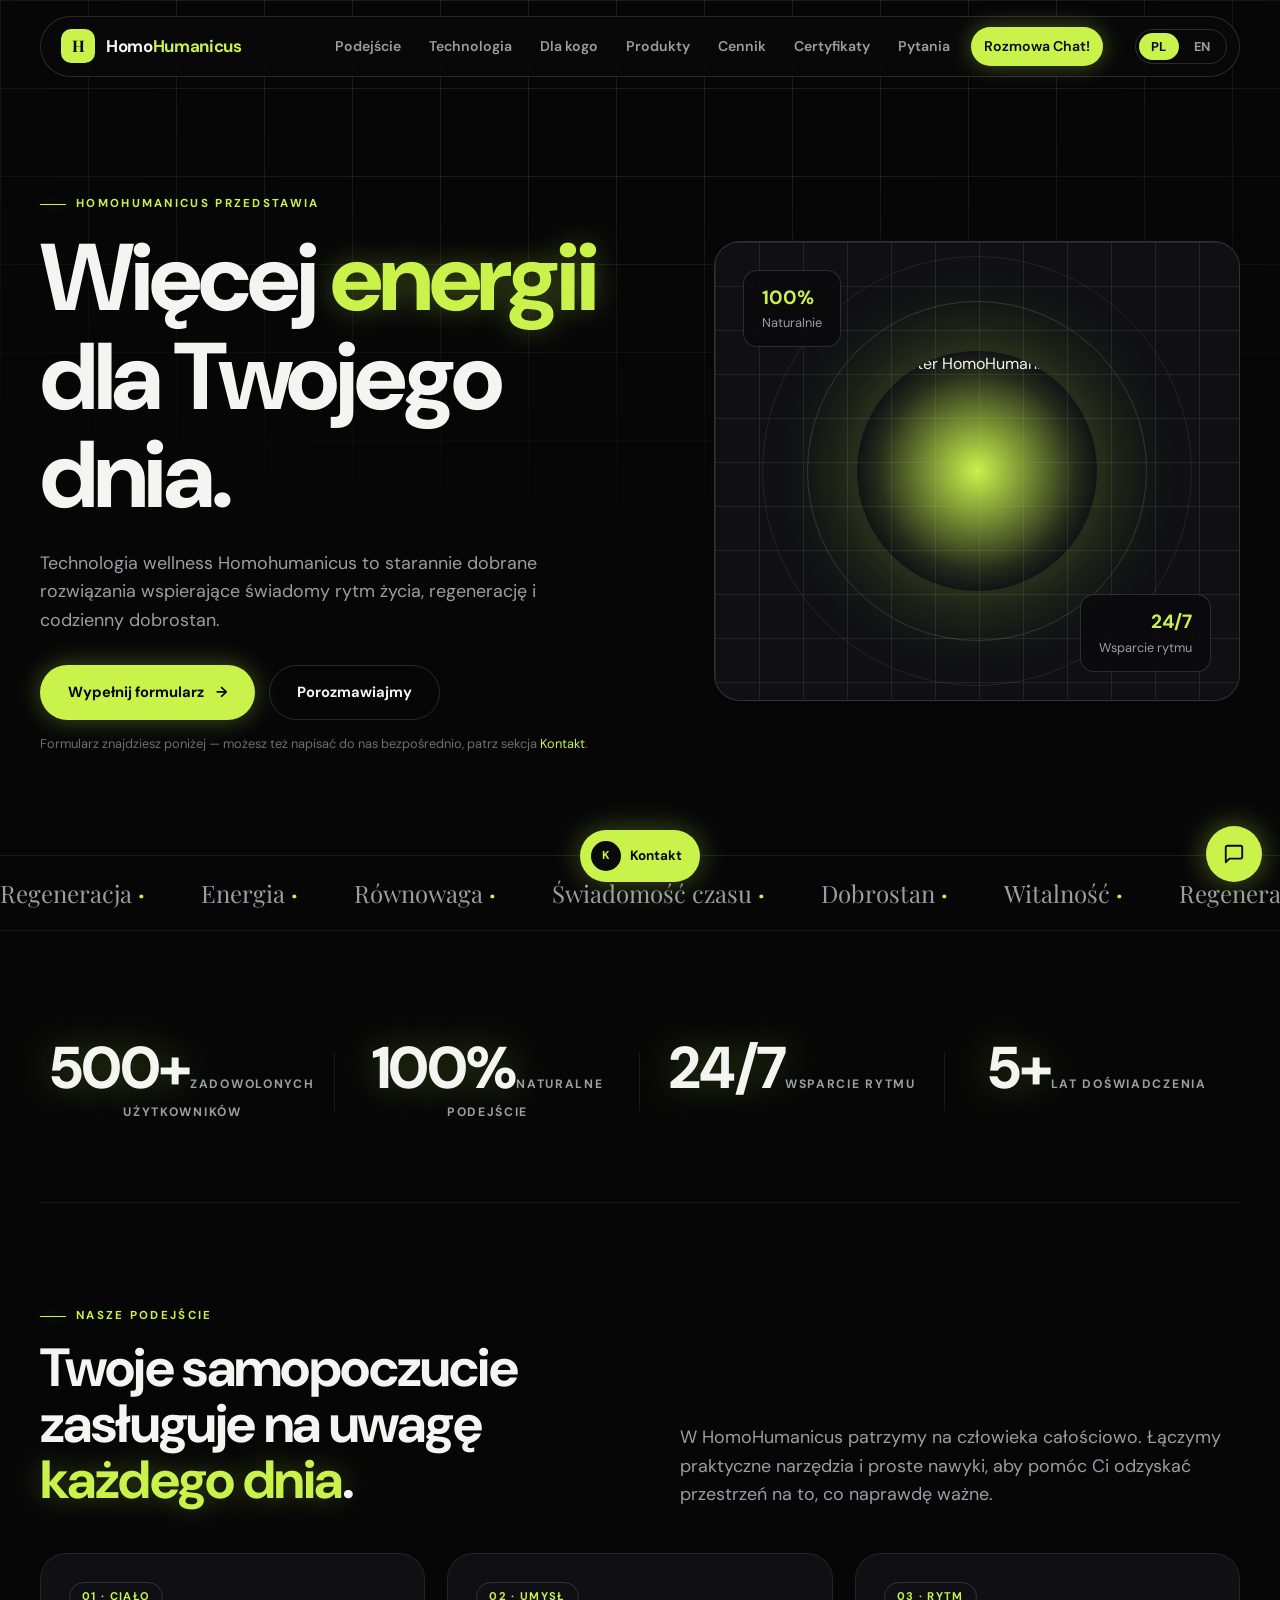
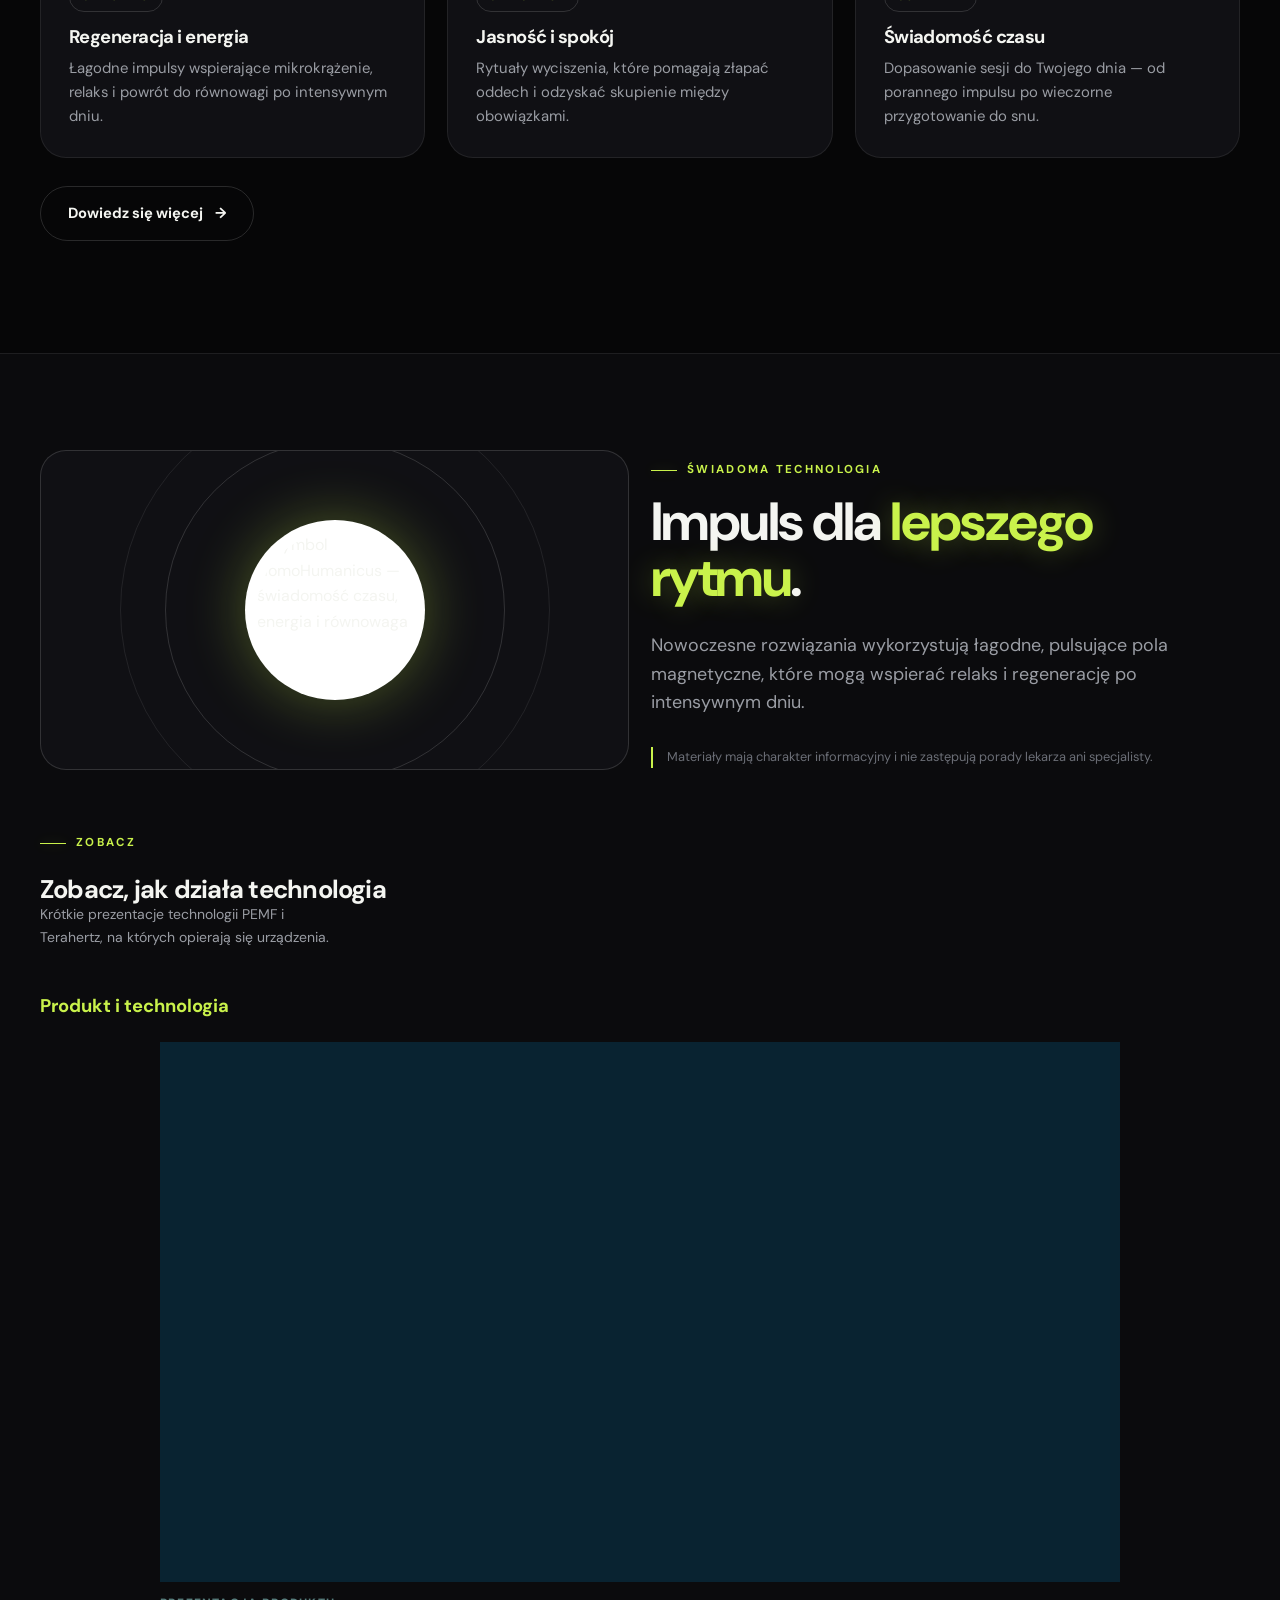
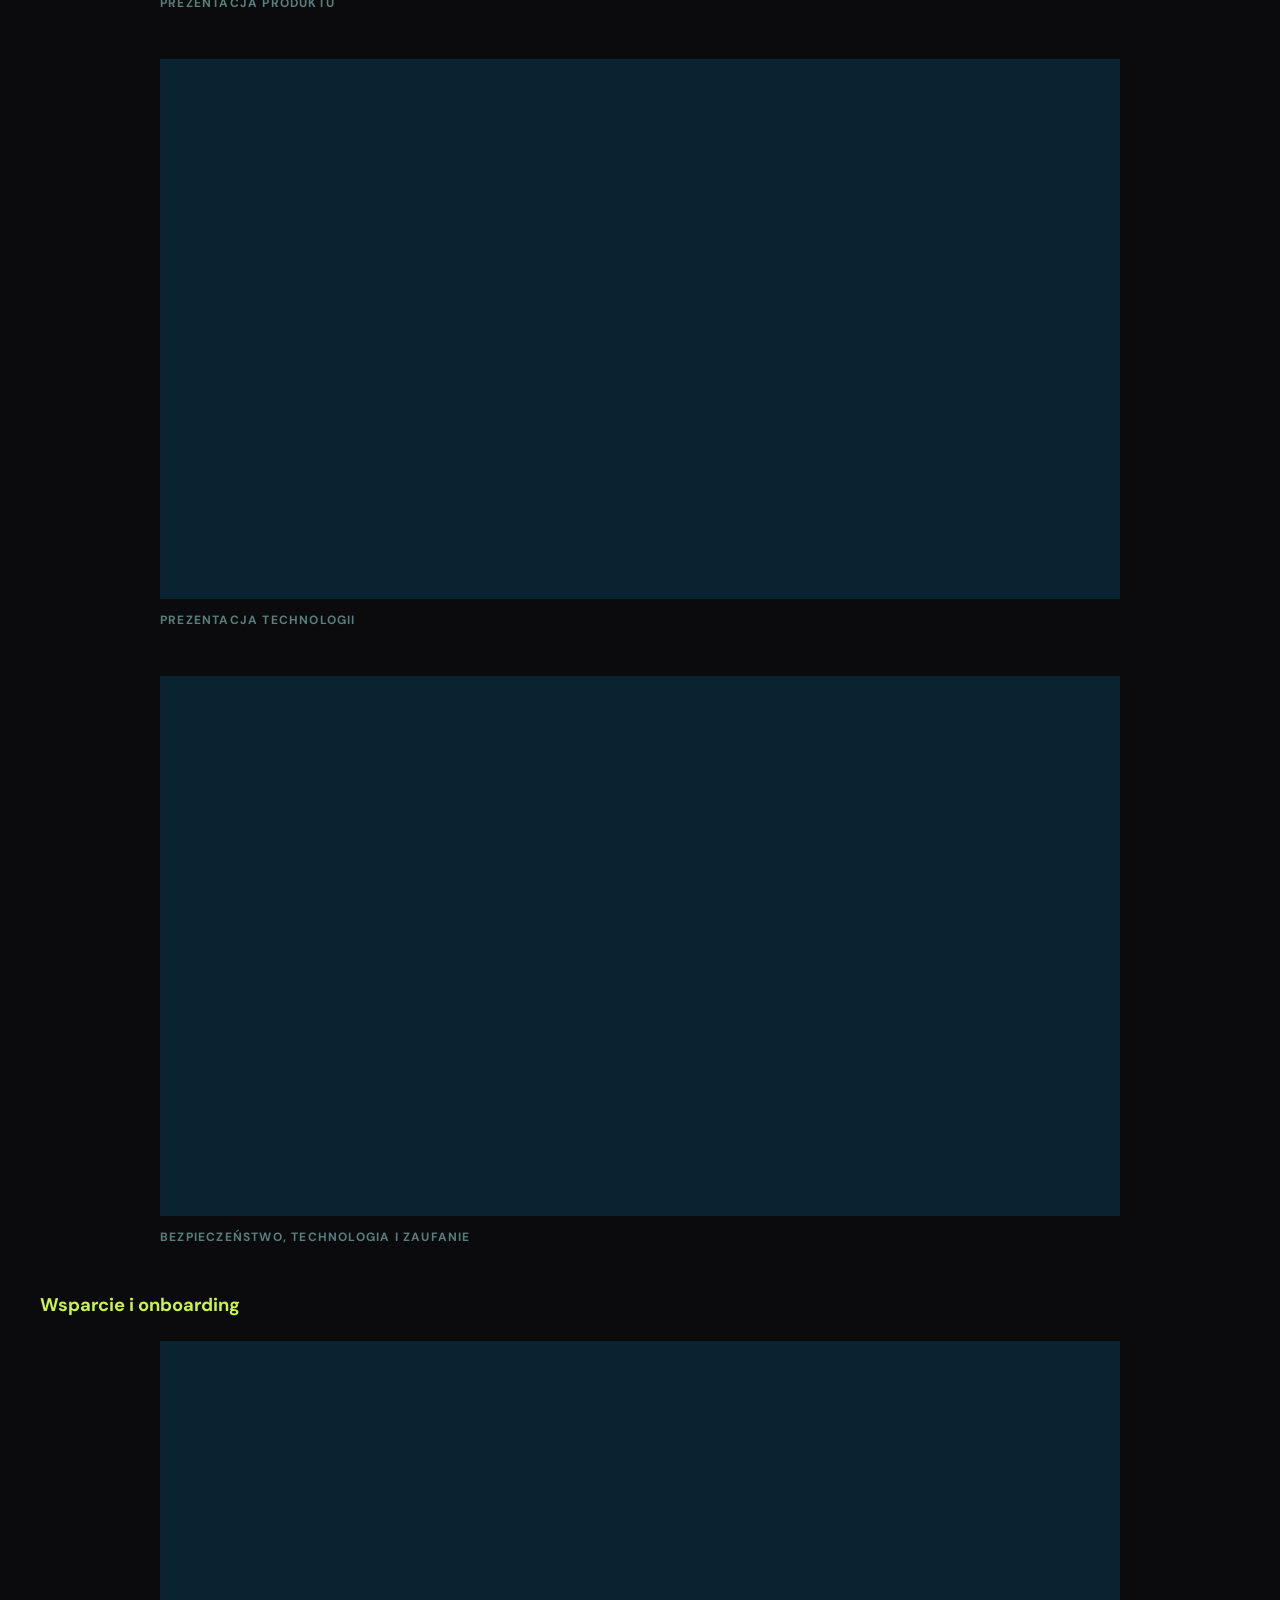
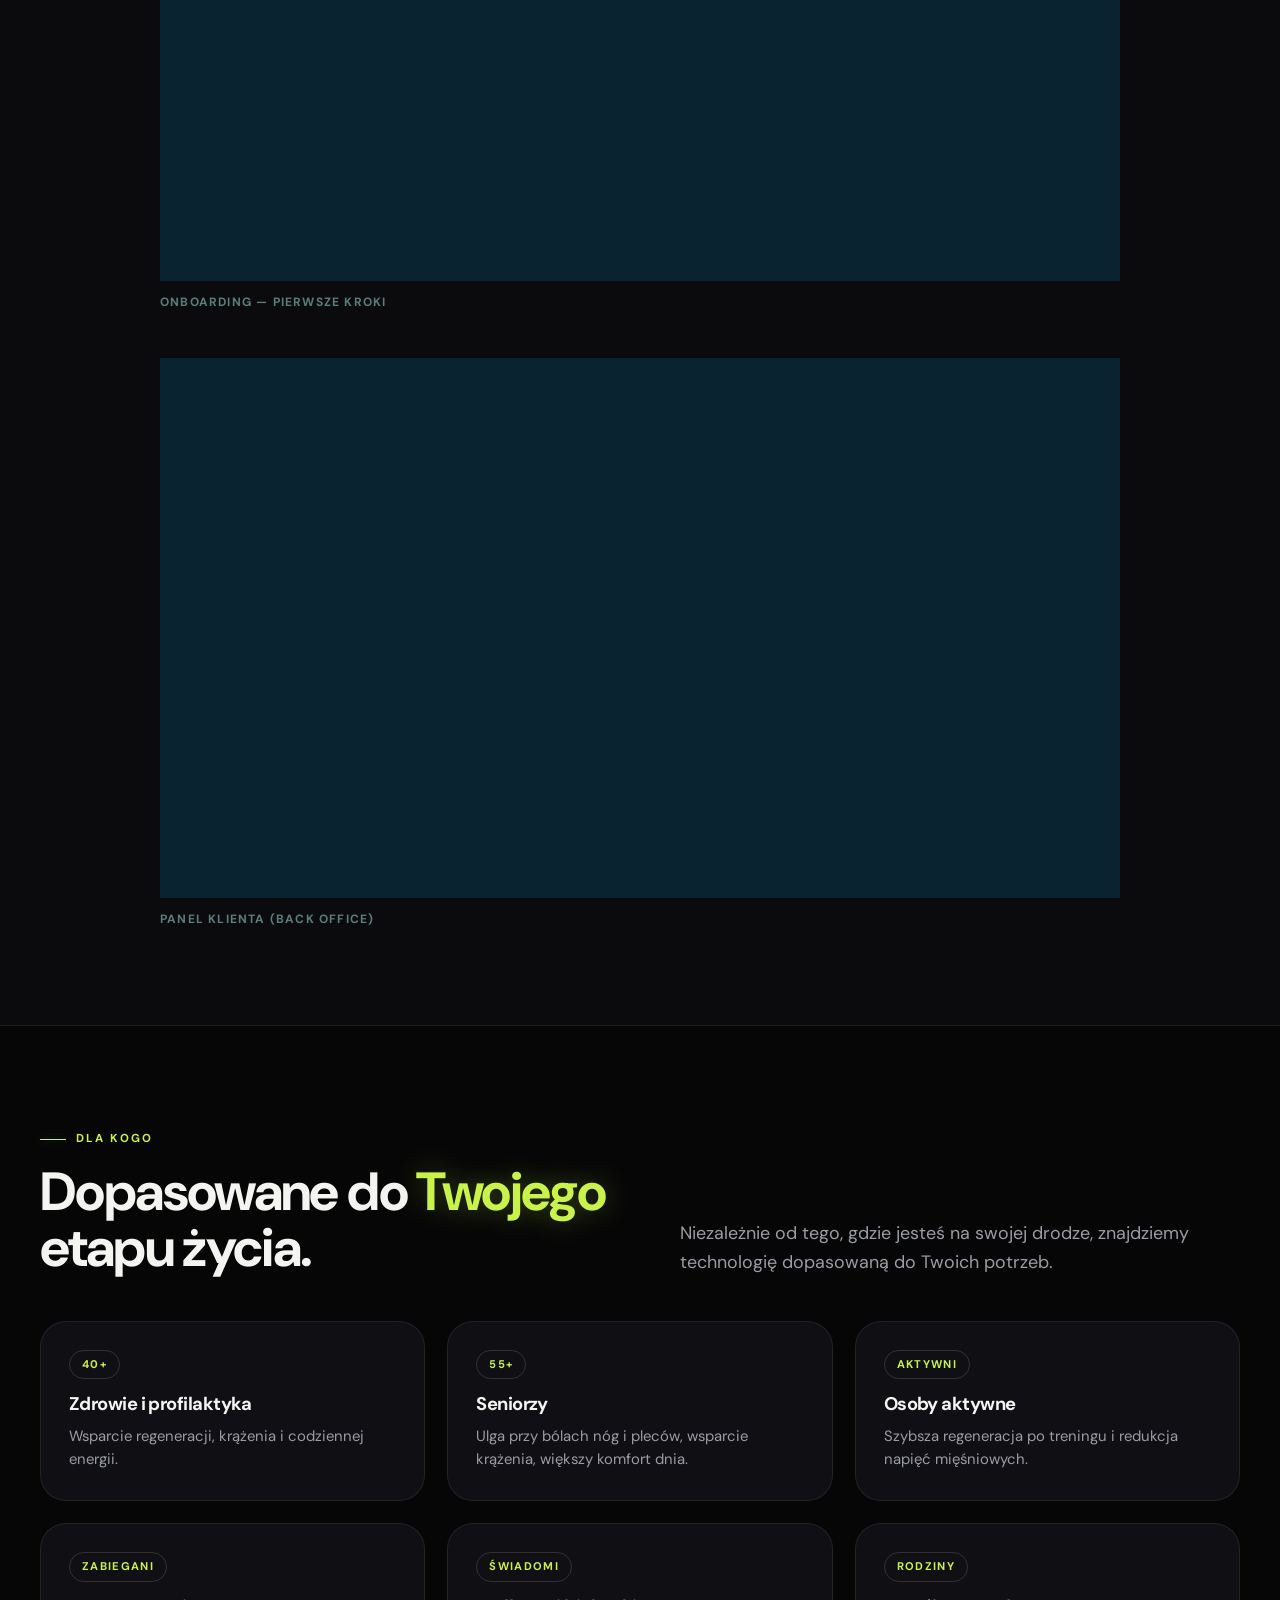
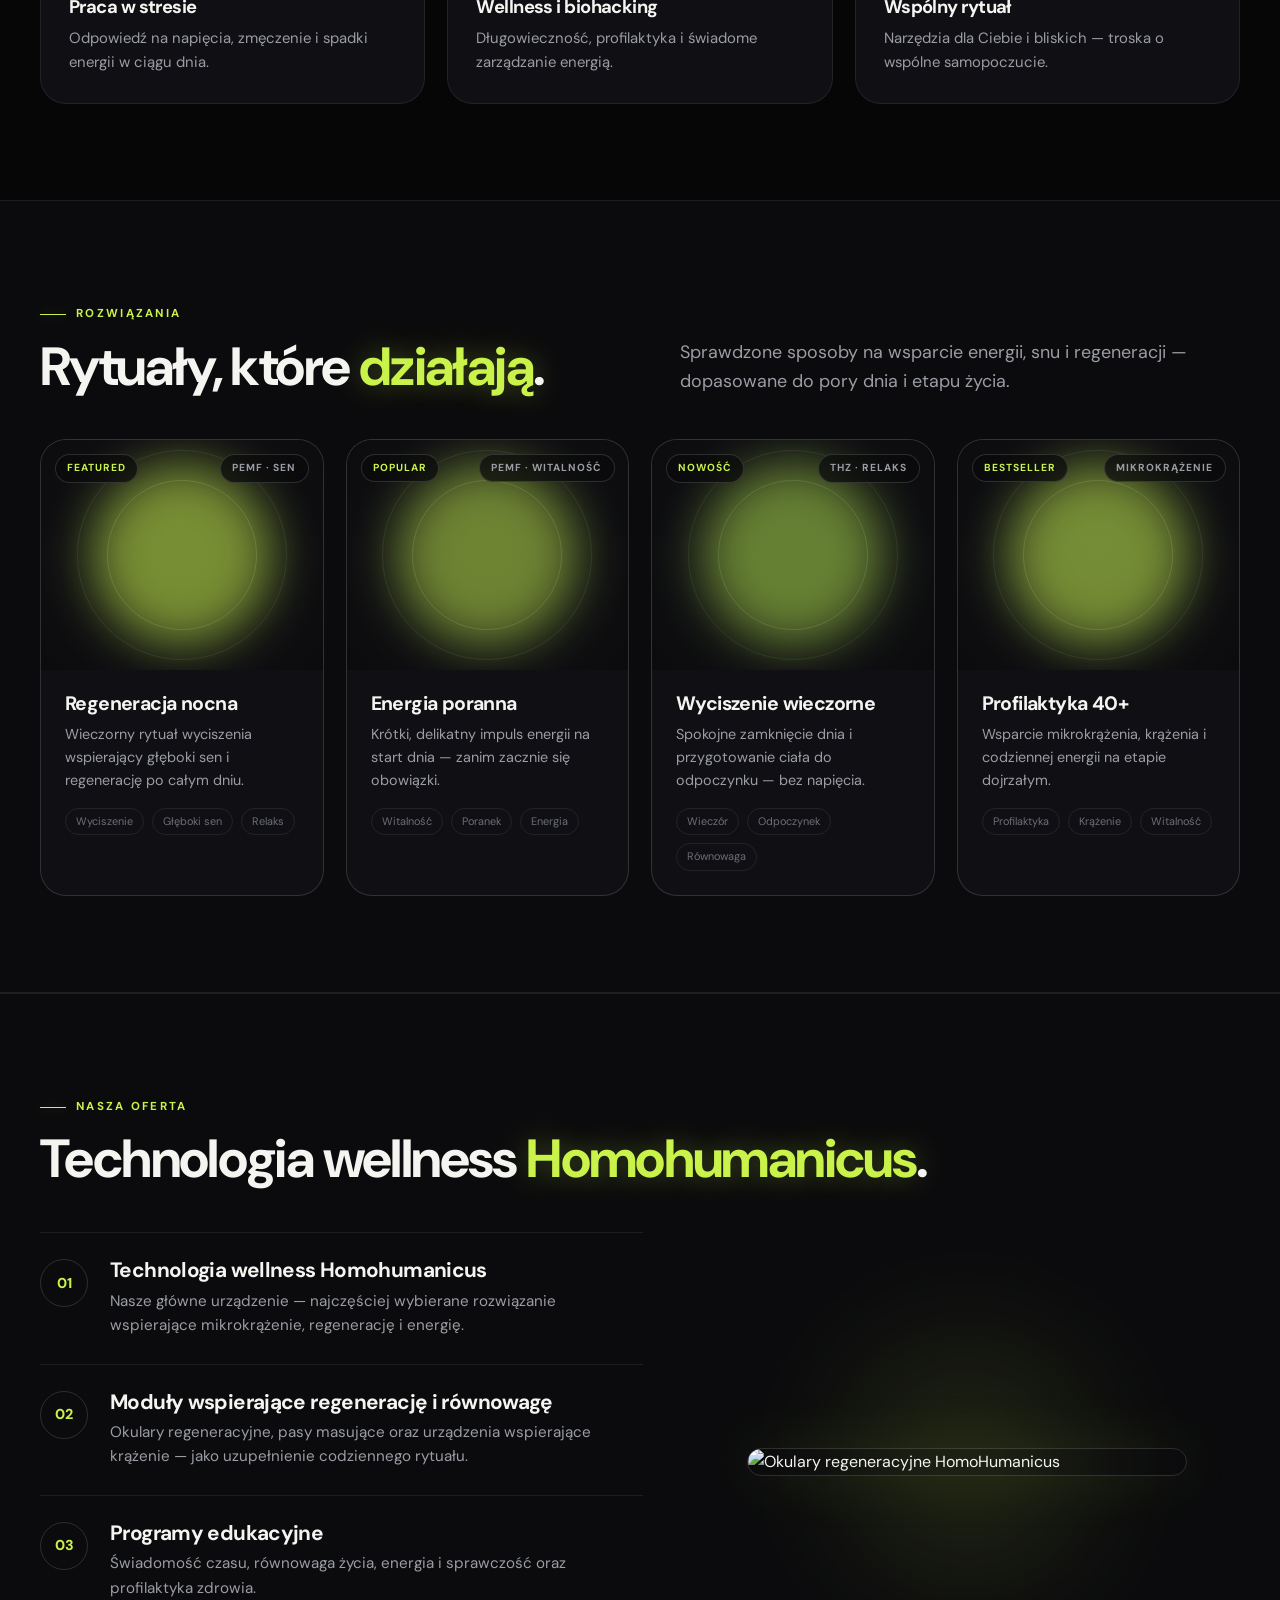
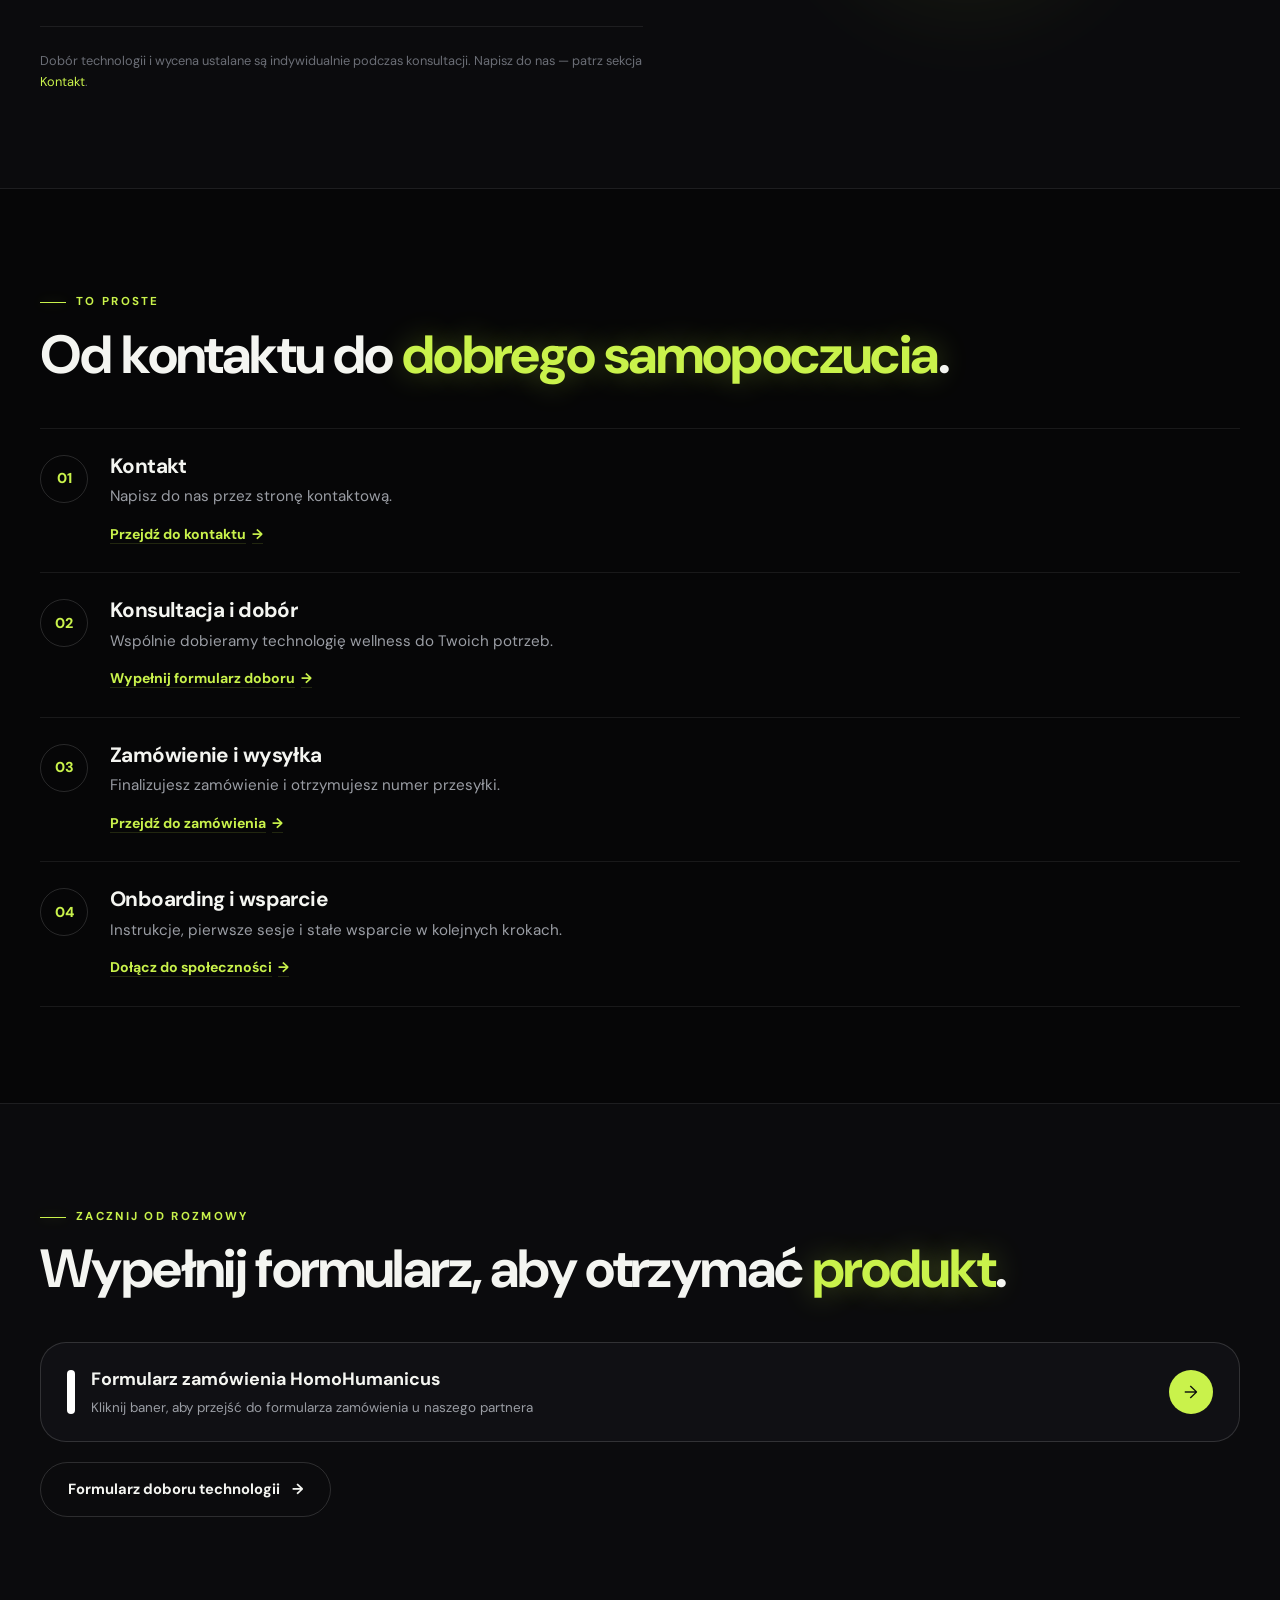
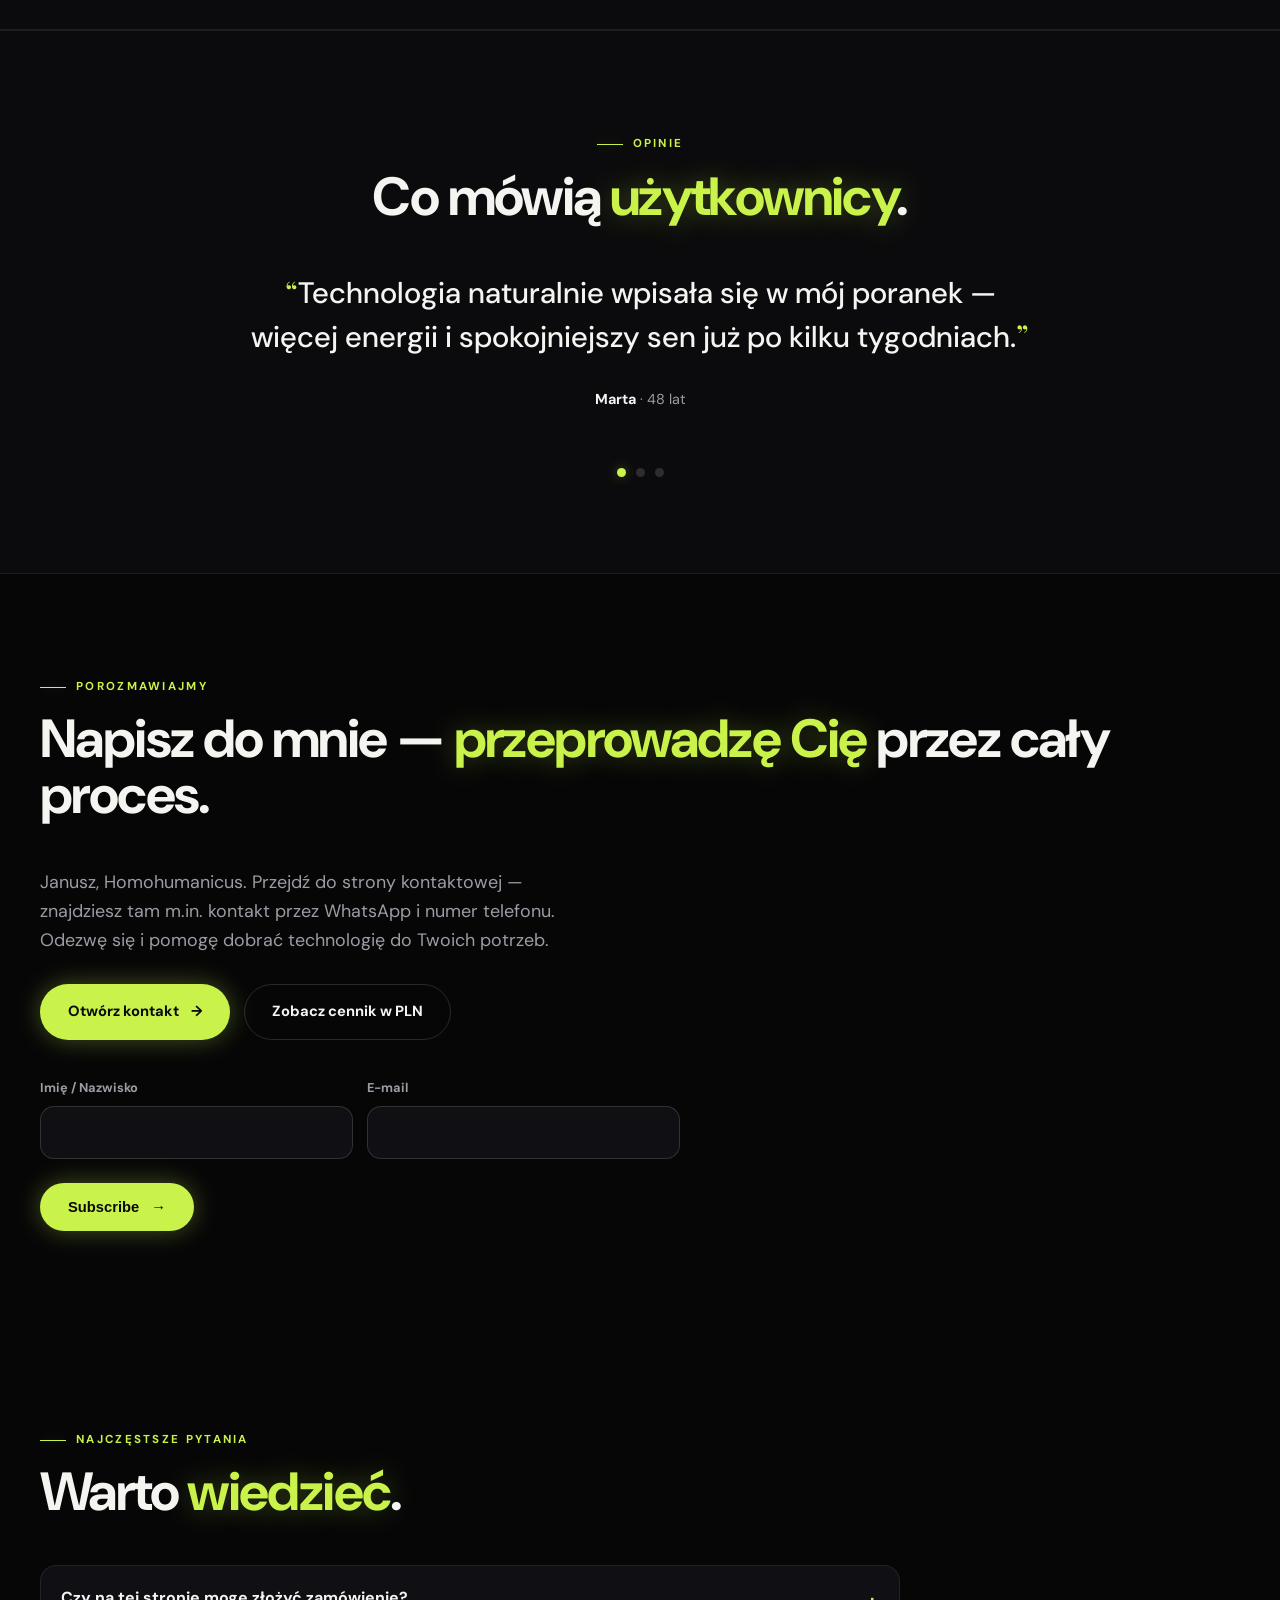
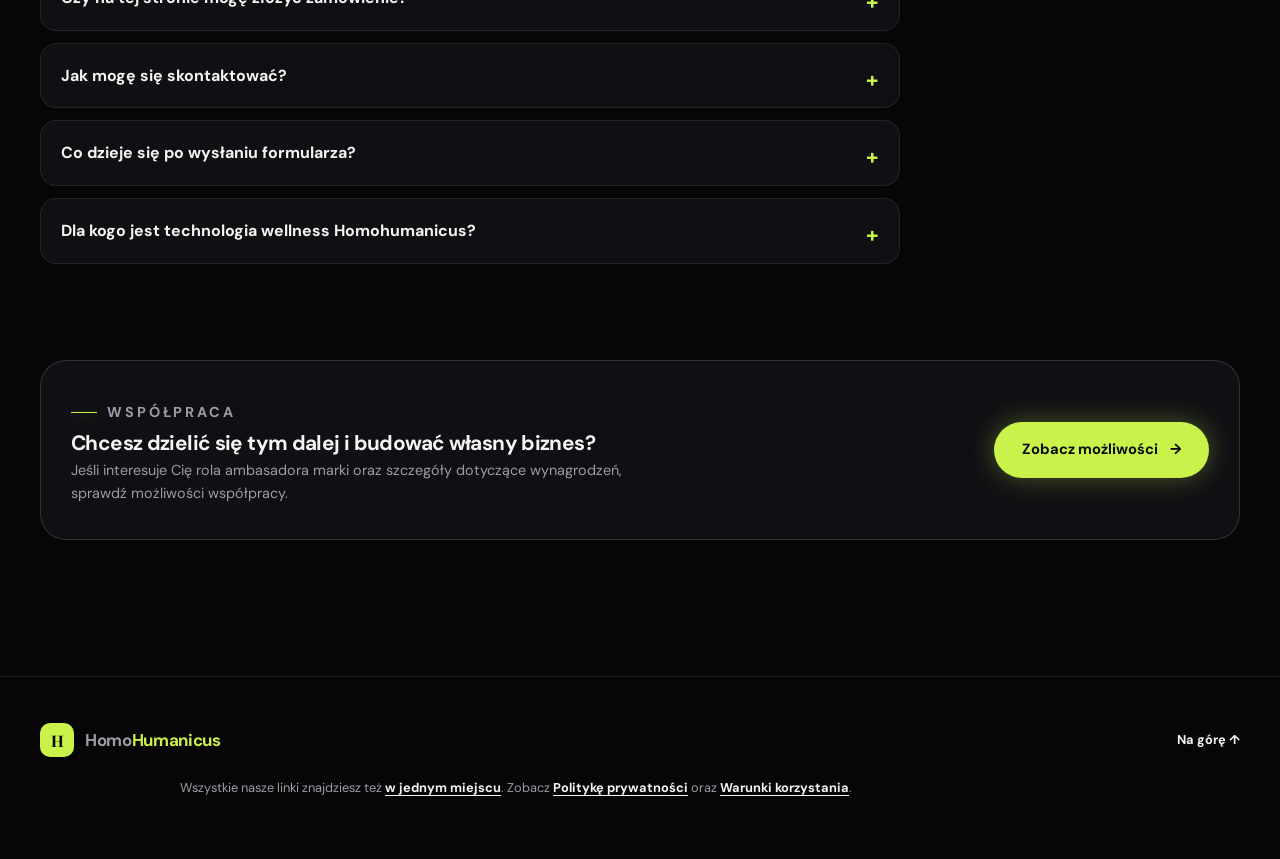
==== commit 56cc2a90: "Group the videos thematically - 'Product & technology': product, technology, safety/trust - 'Support" ====
--- a/index.html
+++ b/index.html
@@ -250,7 +250,9 @@
             <p class="eyebrow" data-en="Watch">Zobacz</p>
             <h3 style="margin:8px 0 0;font-size:1.6rem" data-en="See how the technology works">Zobacz, jak działa technologia</h3>
             <p class="video-intro" data-en="Short presentations of the PEMF and Terahertz technology behind the devices.">Krótkie prezentacje technologii PEMF i Terahertz, na których opierają się urządzenia.</p>
-            <div class="video-grid" style="margin-top:34px">
+
+            <h4 style="margin:44px 0 0;font-size:1.15rem;color:var(--lime)" data-en="Product &amp; technology">Produkt i technologia</h4>
+            <div class="video-grid" style="margin-top:20px">
               <figure class="video-card">
                 <div class="video-frame">
                   <iframe src="https://player.vimeo.com/video/1213810763?h=f206369070&amp;badge=0&amp;autopause=0&amp;player_id=0&amp;app_id=58479"
@@ -278,6 +280,10 @@
                 </div>
                 <p data-en="Safety, technology &amp; trust">Bezpieczeństwo, technologia i zaufanie</p>
               </figure>
+            </div>
+
+            <h4 style="margin:44px 0 0;font-size:1.15rem;color:var(--lime)" data-en="Support &amp; onboarding">Wsparcie i onboarding</h4>
+            <div class="video-grid" style="margin-top:20px">
               <figure class="video-card">
                 <div class="video-frame">
                   <iframe src="https://player.vimeo.com/video/1217639874?h=e34956f6ec&amp;badge=0&amp;autopause=0&amp;player_id=0&amp;app_id=58479"
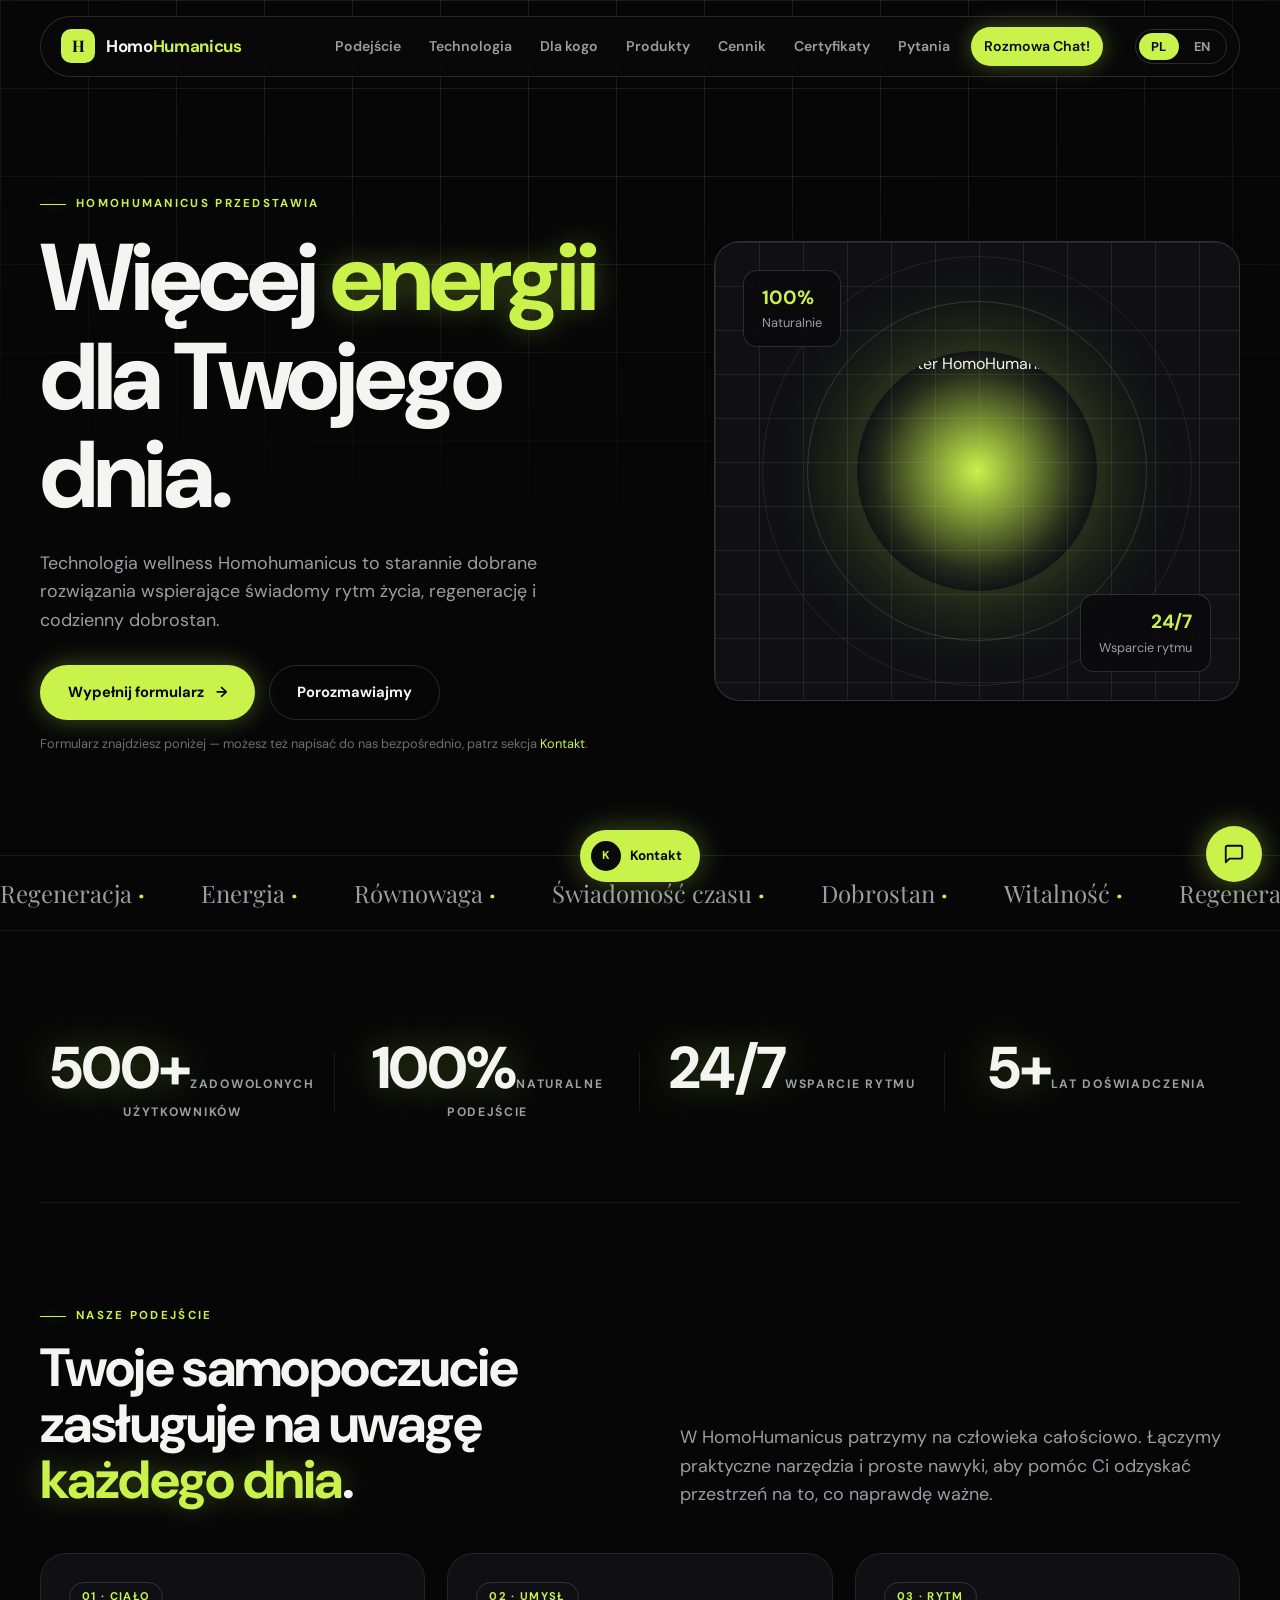
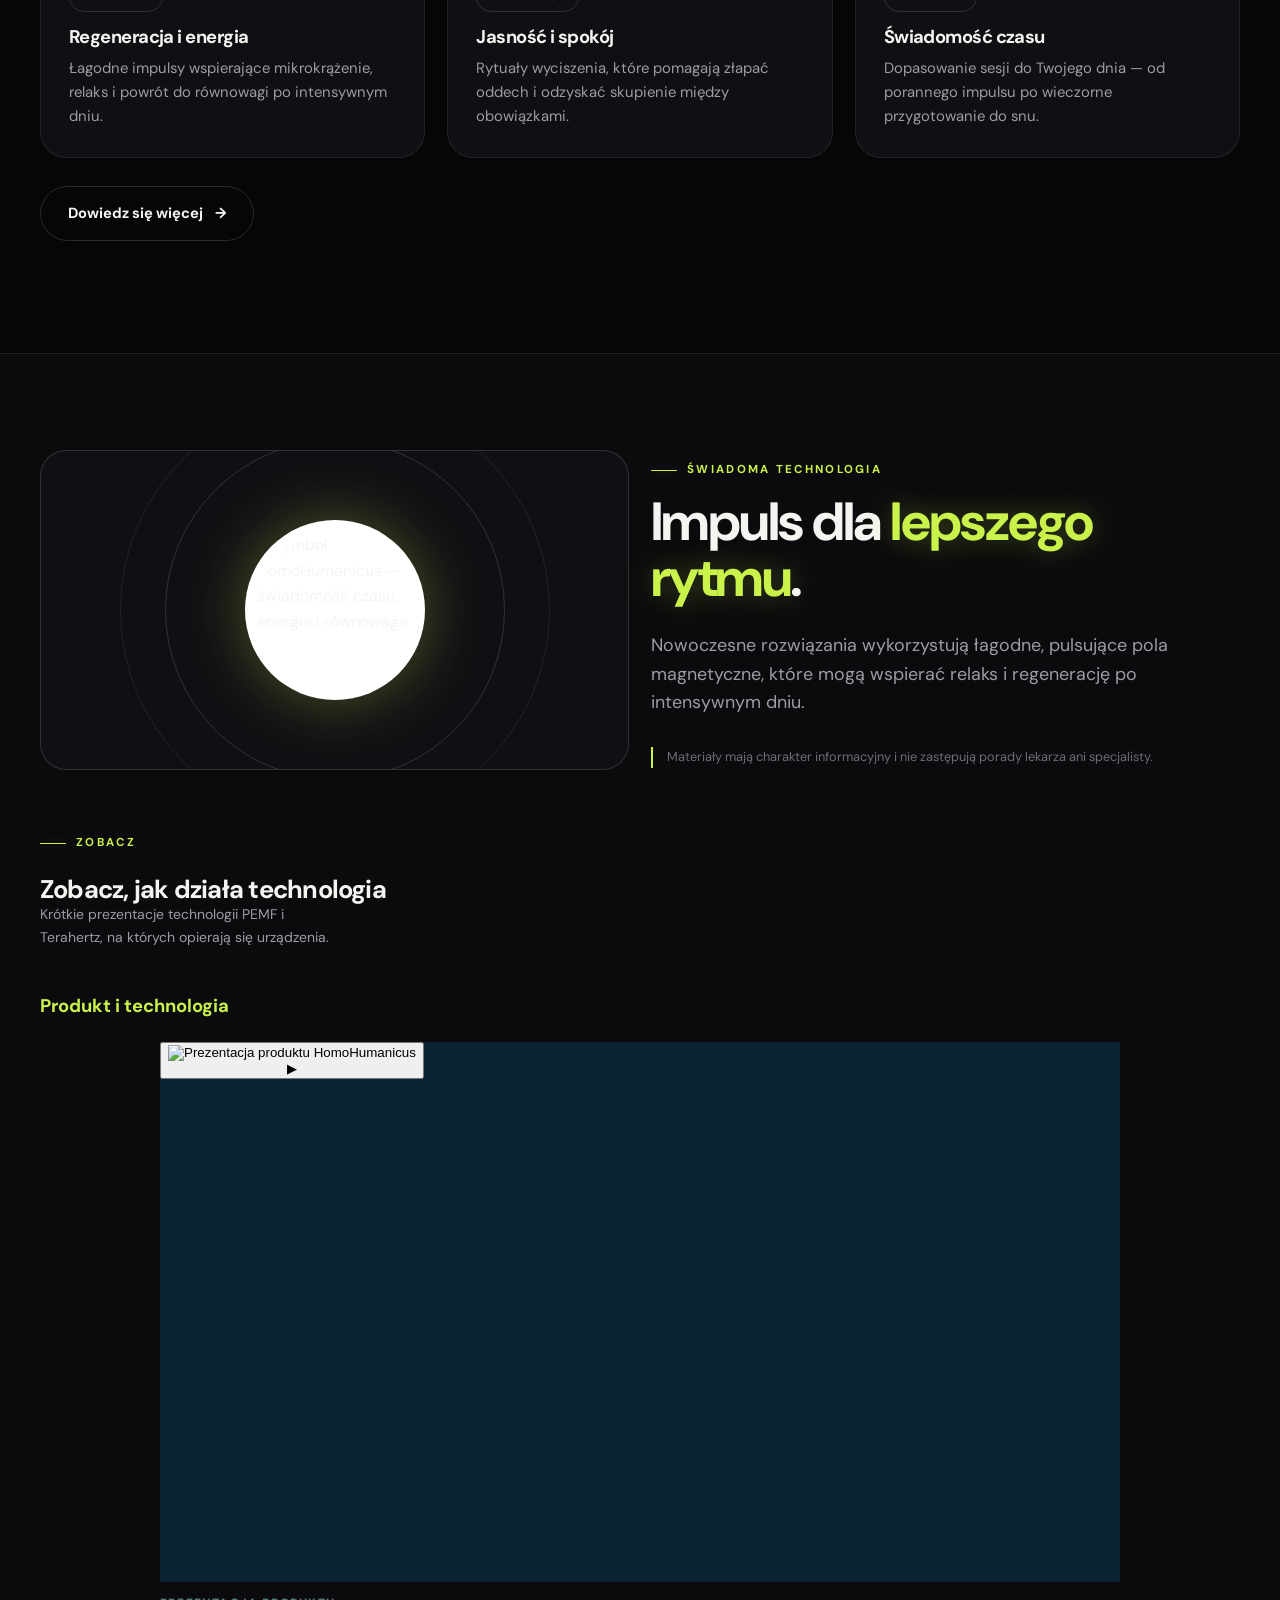
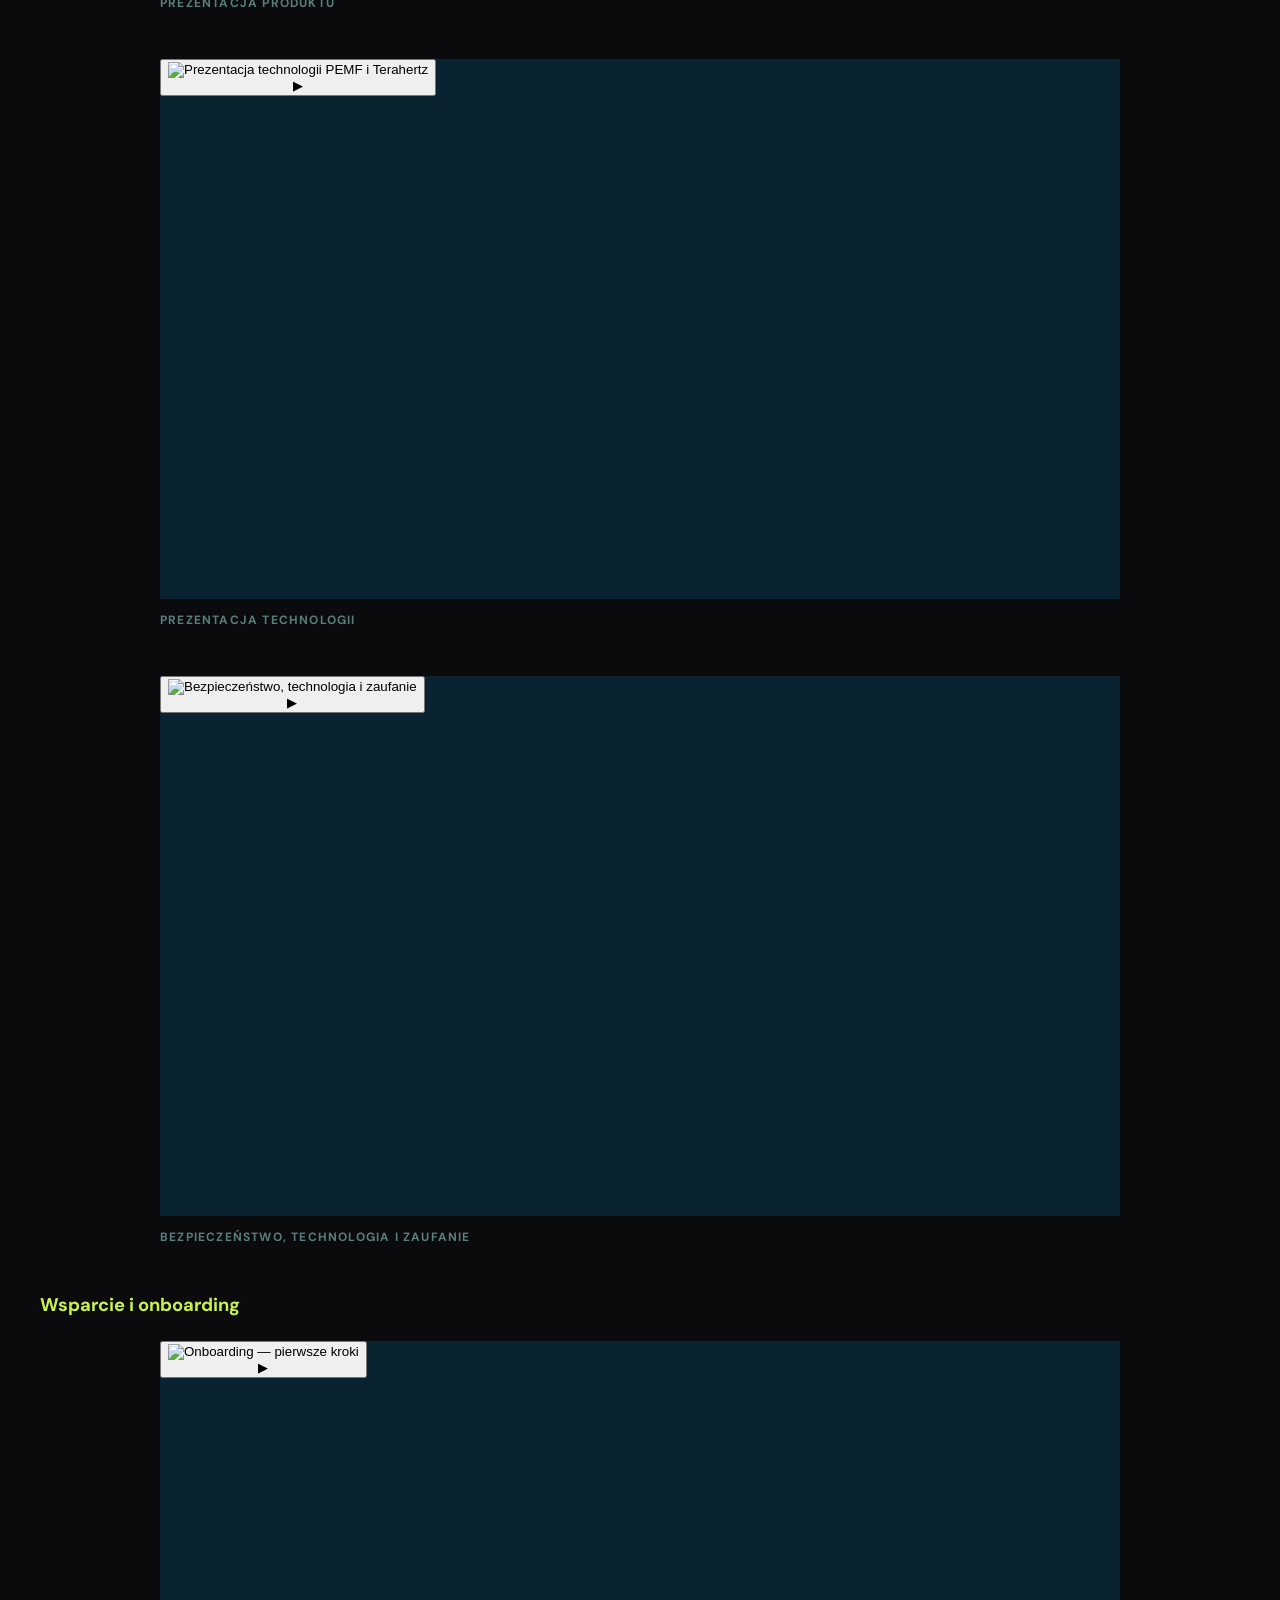
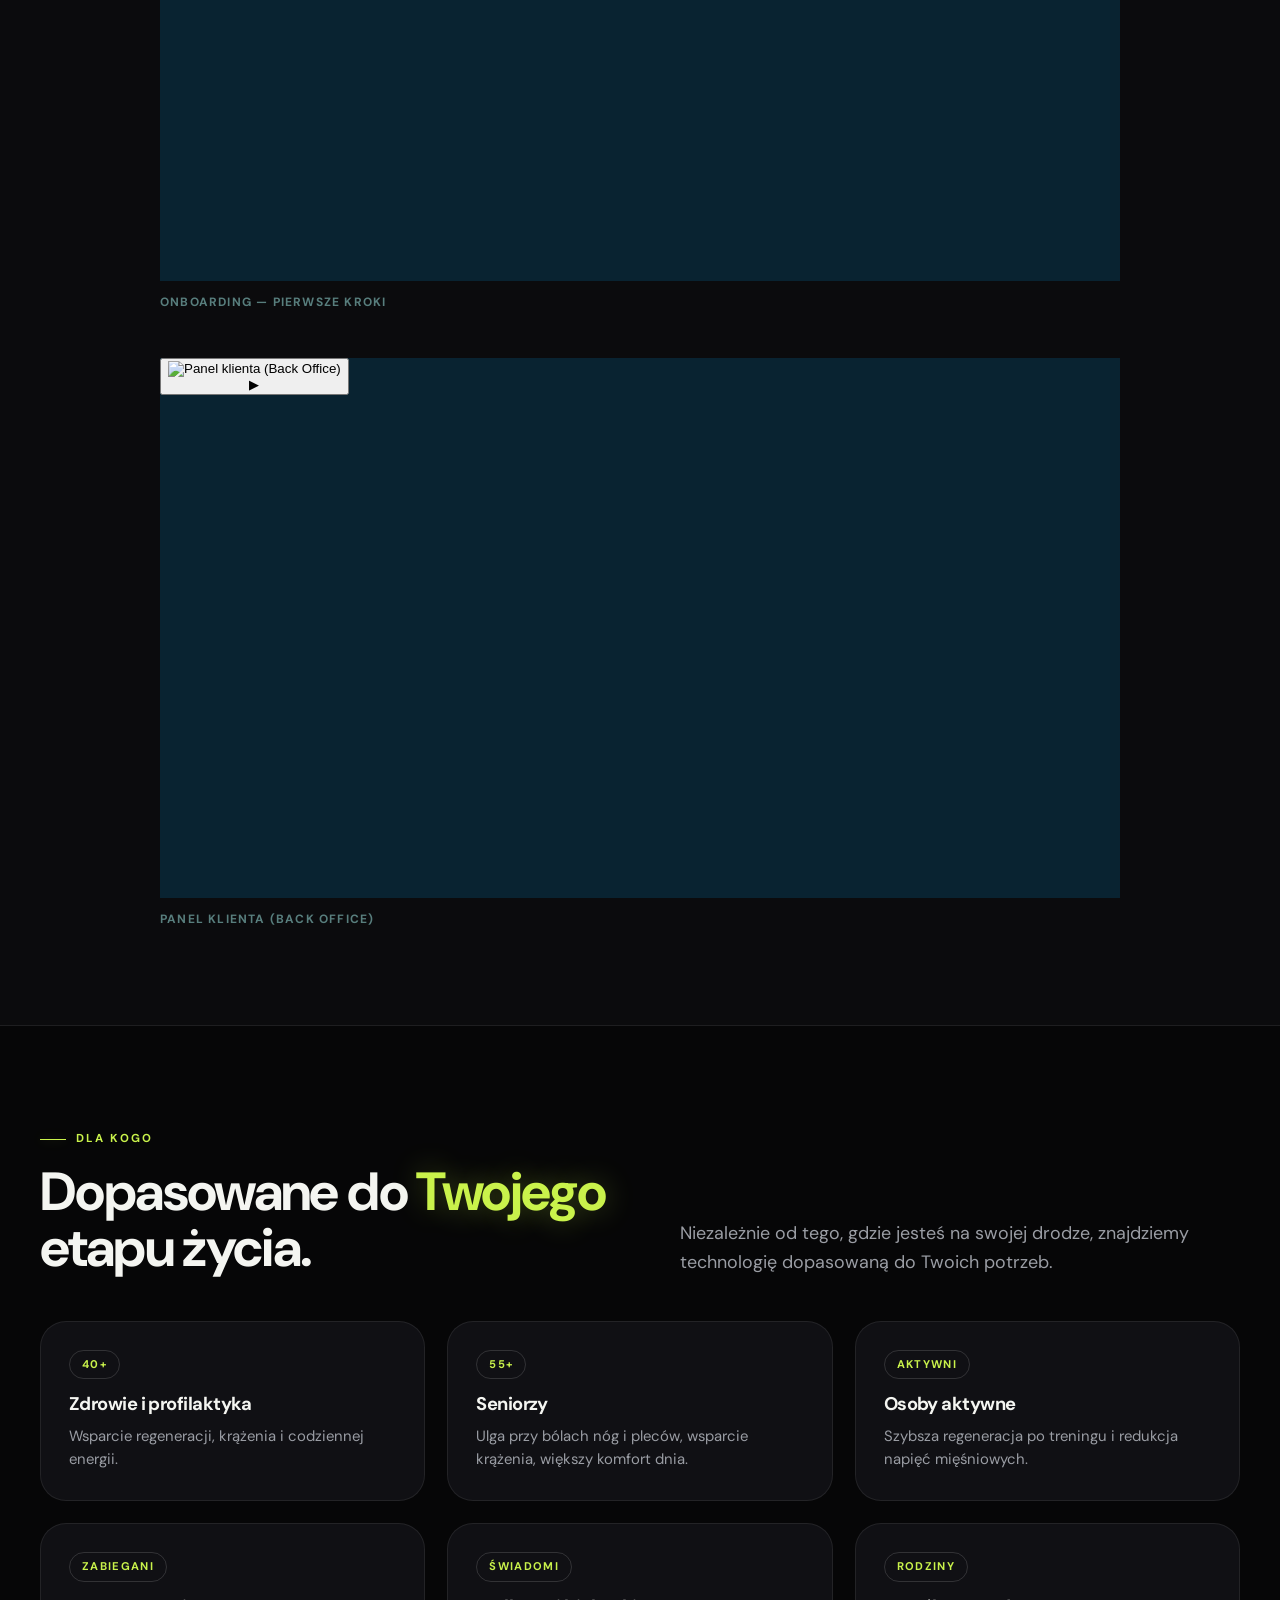
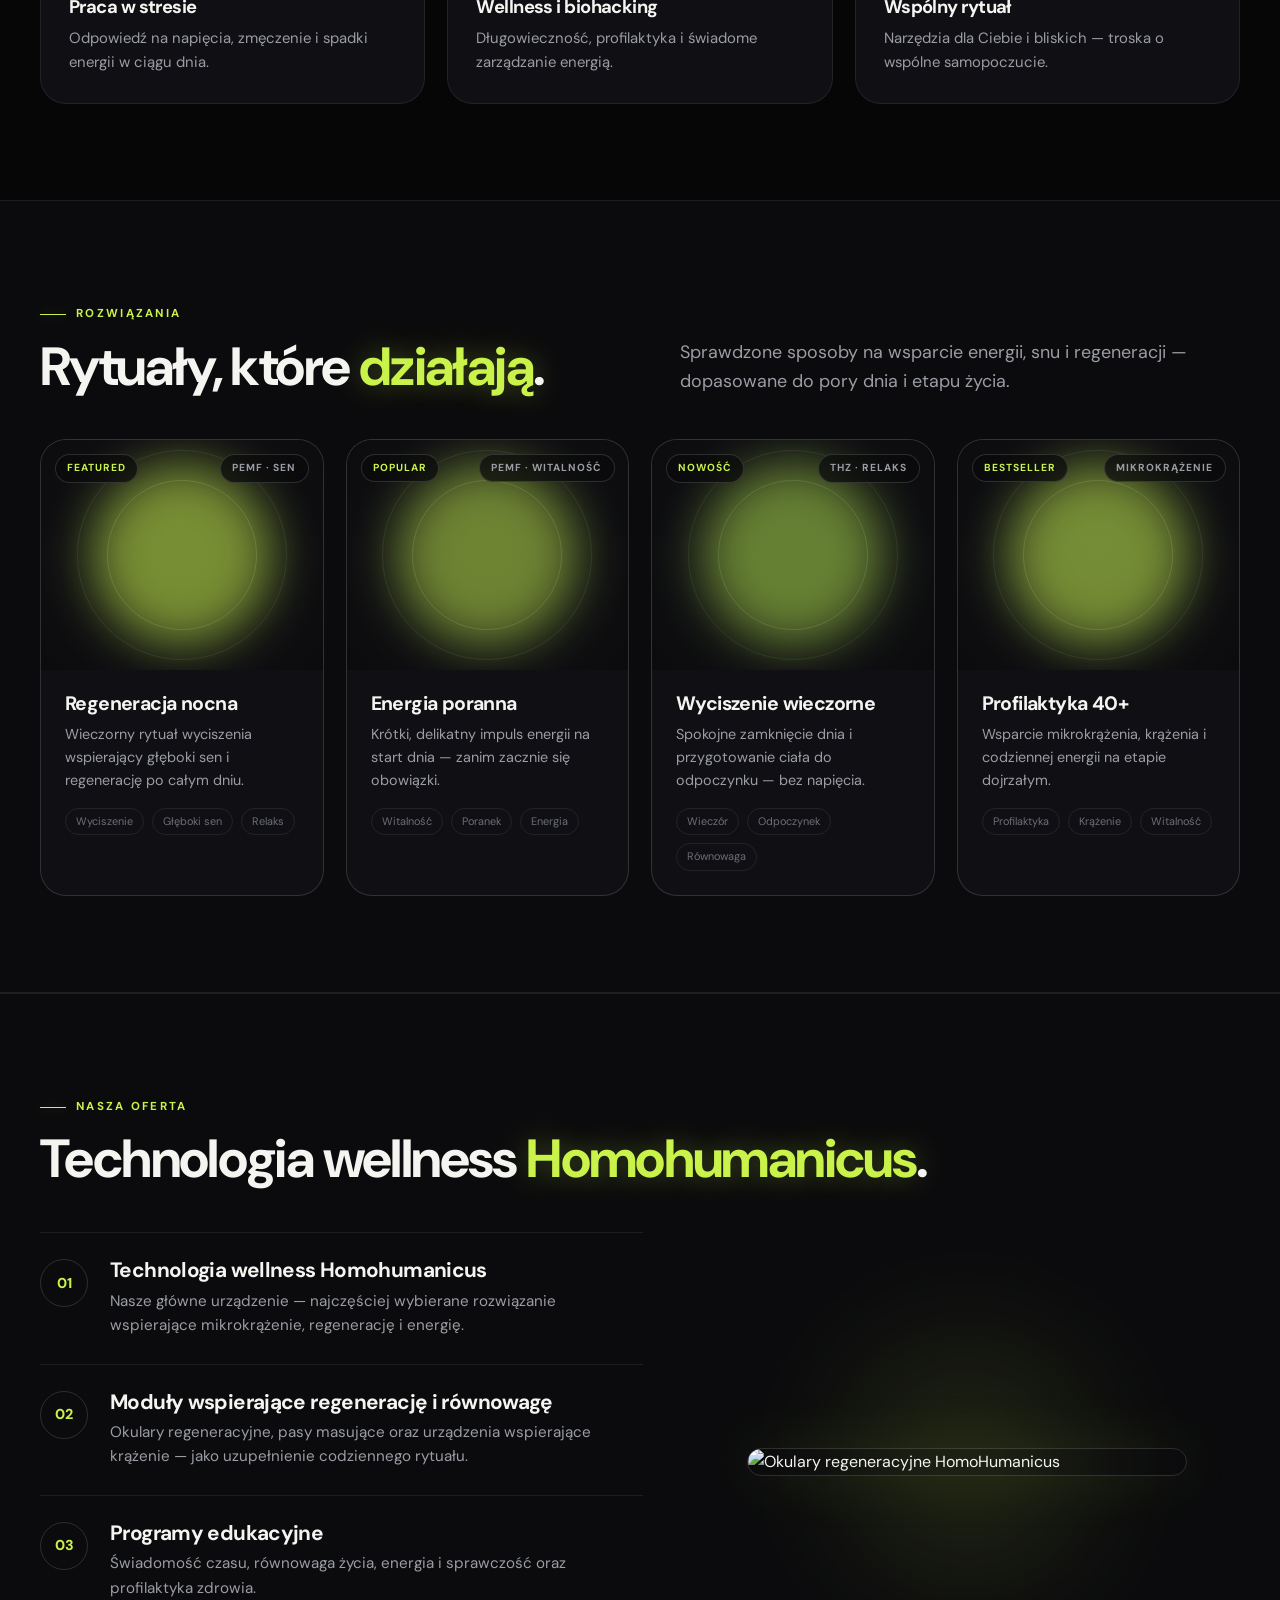
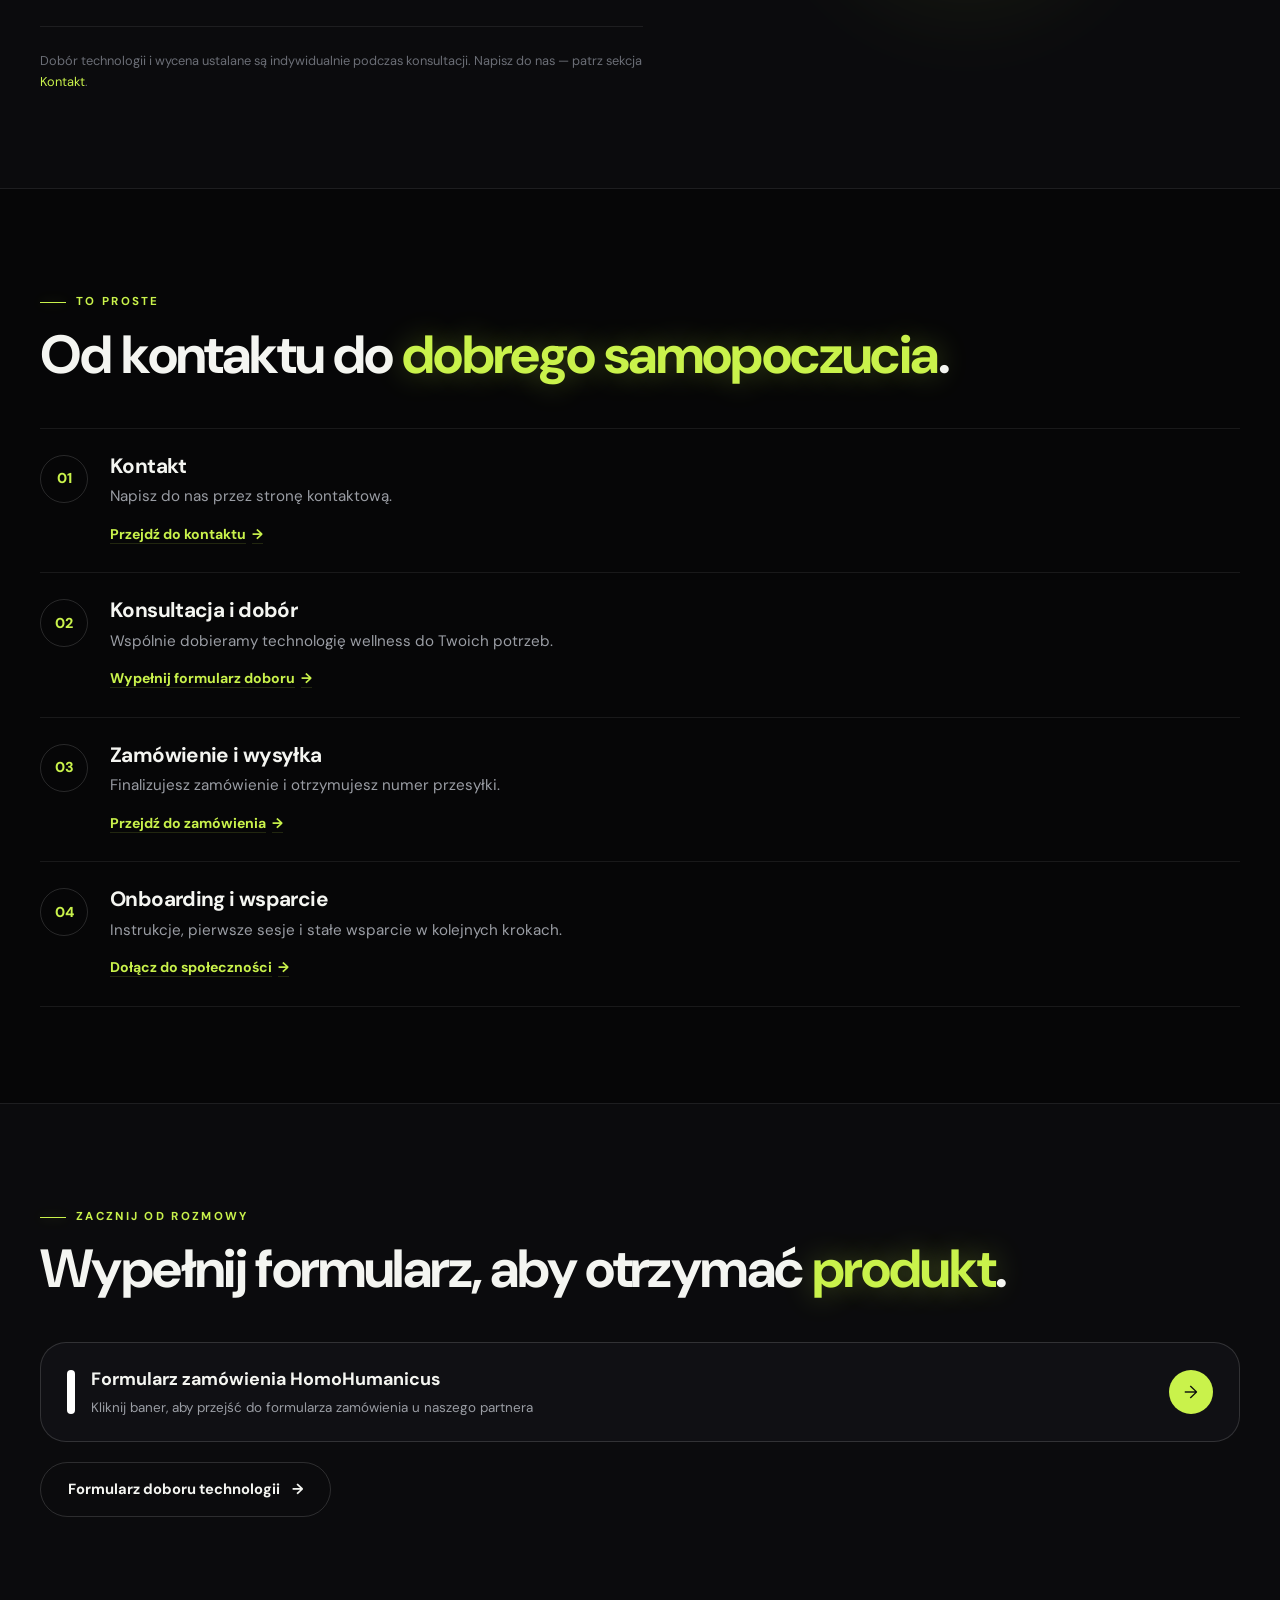
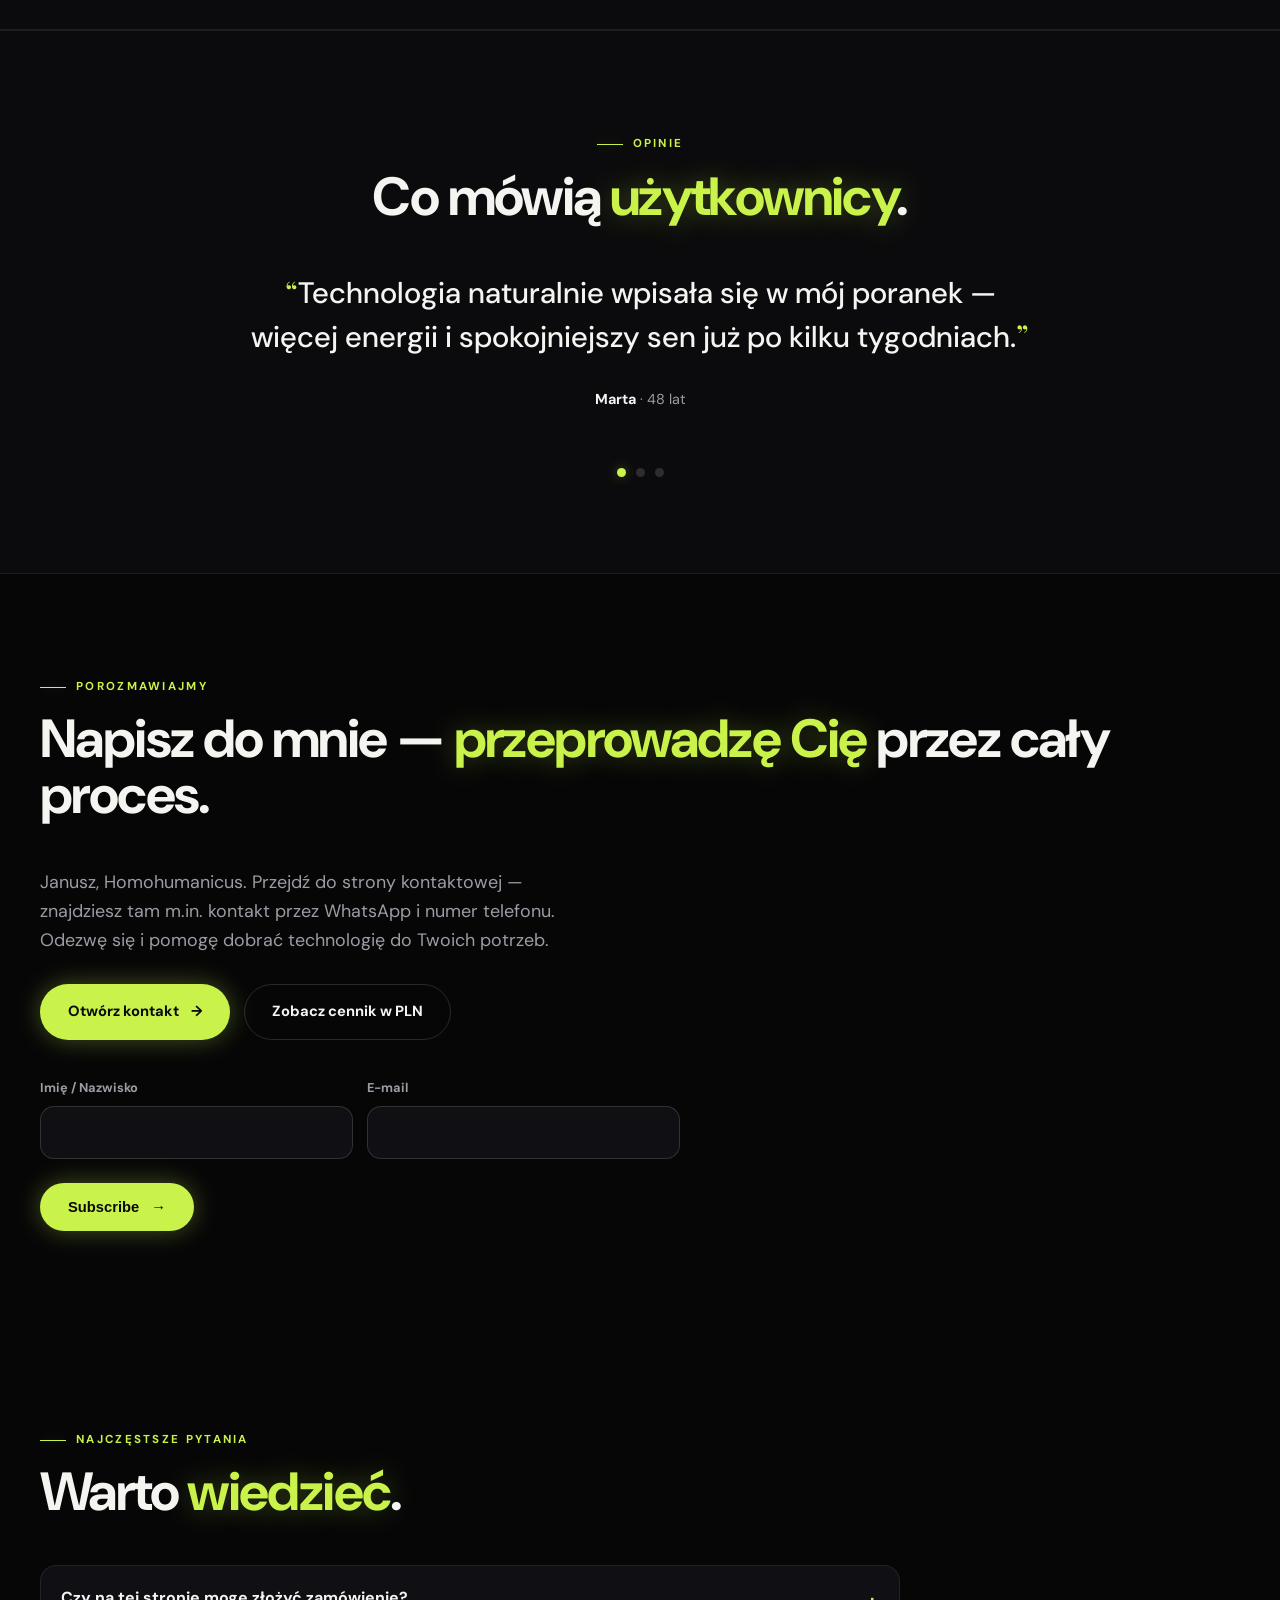
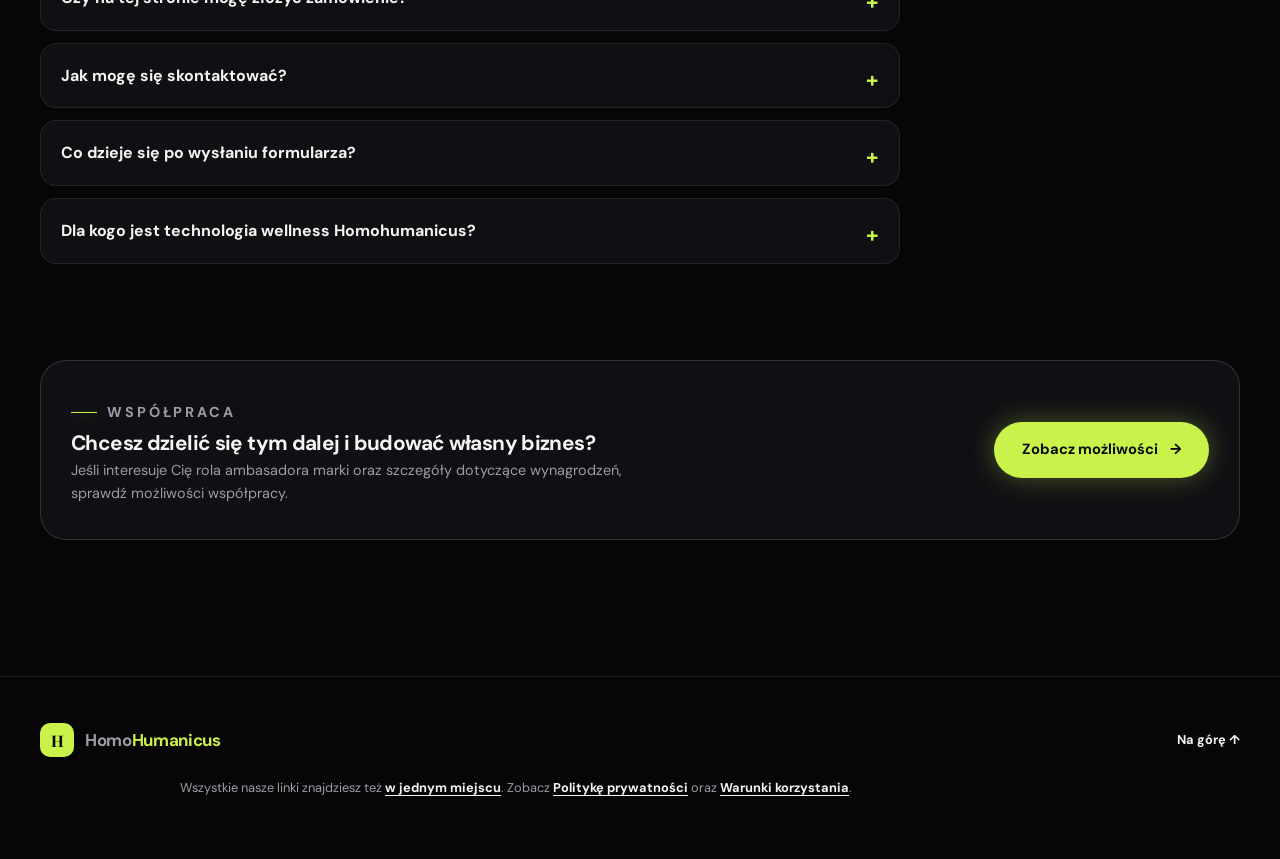
==== commit 8cb26036: "Add Vimeo thumbnails with click-to-play Each video now shows its Vimeo thumbnail with a play button;" ====
--- a/index.html
+++ b/index.html
@@ -255,28 +255,34 @@
             <div class="video-grid" style="margin-top:20px">
               <figure class="video-card">
                 <div class="video-frame">
-                  <iframe src="https://player.vimeo.com/video/1213810763?h=f206369070&amp;badge=0&amp;autopause=0&amp;player_id=0&amp;app_id=58479"
-                          title="Prezentacja produktu"
-                          allow="autoplay; fullscreen; picture-in-picture"
-                          allowfullscreen></iframe>
+                  <button class="video-thumb" type="button"
+                          data-src="https://player.vimeo.com/video/1213810763?h=f206369070&amp;badge=0&amp;autopause=0&amp;player_id=0&amp;app_id=58479"
+                          aria-label="Prezentacja produktu">
+                    <img src="https://i.vimeocdn.com/video/2193280842-b7f18983dbdae3c6d94ad3e5e583bdb7da0b6c995606be559898c2df46c9bcf6-d_640x360?region=us" alt="Prezentacja produktu HomoHumanicus" loading="lazy" />
+                    <span class="video-play" aria-hidden="true">&#9654;</span>
+                  </button>
                 </div>
                 <p data-en="Product presentation">Prezentacja produktu</p>
               </figure>
               <figure class="video-card">
                 <div class="video-frame">
-                  <iframe src="https://player.vimeo.com/video/1218765978?h=6f0902bedf&amp;badge=0&amp;autopause=0&amp;player_id=0&amp;app_id=58479"
-                          title="Prezentacja technologii PEMF i Terahertz"
-                          allow="autoplay; fullscreen; picture-in-picture"
-                          allowfullscreen></iframe>
+                  <button class="video-thumb" type="button"
+                          data-src="https://player.vimeo.com/video/1218765978?h=6f0902bedf&amp;badge=0&amp;autopause=0&amp;player_id=0&amp;app_id=58479"
+                          aria-label="Prezentacja technologii">
+                    <img src="https://i.vimeocdn.com/video/2201126579-9960356516d1c551f3062d4050e6e5e6321106c4bf671117f8ad533b35d47cea-d_640x360?region=us" alt="Prezentacja technologii PEMF i Terahertz" loading="lazy" />
+                    <span class="video-play" aria-hidden="true">&#9654;</span>
+                  </button>
                 </div>
                 <p data-en="Technology presentation">Prezentacja technologii</p>
               </figure>
               <figure class="video-card">
                 <div class="video-frame">
-                  <iframe src="https://player.vimeo.com/video/1217256616?h=2845628e4e&amp;badge=0&amp;autopause=0&amp;player_id=0&amp;app_id=58479"
-                          title="Bezpieczeństwo, technologia i zaufanie"
-                          allow="autoplay; fullscreen; picture-in-picture"
-                          allowfullscreen></iframe>
+                  <button class="video-thumb" type="button"
+                          data-src="https://player.vimeo.com/video/1217256616?h=2845628e4e&amp;badge=0&amp;autopause=0&amp;player_id=0&amp;app_id=58479"
+                          aria-label="Bezpieczeństwo, technologia i zaufanie">
+                    <img src="https://i.vimeocdn.com/video/2188964291-65f24390a2b7835306d7a3c4ed61f4c4a79c7ecf6d40a0ab6ca2570b24e84064-d_640x360?region=us" alt="Bezpieczeństwo, technologia i zaufanie" loading="lazy" />
+                    <span class="video-play" aria-hidden="true">&#9654;</span>
+                  </button>
                 </div>
                 <p data-en="Safety, technology &amp; trust">Bezpieczeństwo, technologia i zaufanie</p>
               </figure>
@@ -286,19 +292,23 @@
             <div class="video-grid" style="margin-top:20px">
               <figure class="video-card">
                 <div class="video-frame">
-                  <iframe src="https://player.vimeo.com/video/1217639874?h=e34956f6ec&amp;badge=0&amp;autopause=0&amp;player_id=0&amp;app_id=58479"
-                          title="Onboarding — pierwsze kroki"
-                          allow="autoplay; fullscreen; picture-in-picture"
-                          allowfullscreen></iframe>
+                  <button class="video-thumb" type="button"
+                          data-src="https://player.vimeo.com/video/1217639874?h=e34956f6ec&amp;badge=0&amp;autopause=0&amp;player_id=0&amp;app_id=58479"
+                          aria-label="Onboarding — pierwsze kroki">
+                    <img src="https://i.vimeocdn.com/video/2189373248-d7bbcb2fa9f43760d3da81613a17ffe34b0666b3d8c8ee9ee5812f30f0d8e35c-d_640x360?region=us" alt="Onboarding — pierwsze kroki" loading="lazy" />
+                    <span class="video-play" aria-hidden="true">&#9654;</span>
+                  </button>
                 </div>
                 <p data-en="Onboarding — first steps">Onboarding — pierwsze kroki</p>
               </figure>
               <figure class="video-card">
                 <div class="video-frame">
-                  <iframe src="https://player.vimeo.com/video/1217853832?h=4728f7e9d2&amp;badge=0&amp;autopause=0&amp;player_id=0&amp;app_id=58479"
-                          title="Panel klienta (Back Office)"
-                          allow="autoplay; fullscreen; picture-in-picture"
-                          allowfullscreen></iframe>
+                  <button class="video-thumb" type="button"
+                          data-src="https://player.vimeo.com/video/1217853832?h=4728f7e9d2&amp;badge=0&amp;autopause=0&amp;player_id=0&amp;app_id=58479"
+                          aria-label="Panel klienta (Back Office)">
+                    <img src="https://i.vimeocdn.com/video/2189642527-d85d4f158c963959b5abaf60ccd3b0234e4cfb7980446632e2bd16007c33cf7b-d_640x360?region=us" alt="Panel klienta (Back Office)" loading="lazy" />
+                    <span class="video-play" aria-hidden="true">&#9654;</span>
+                  </button>
                 </div>
                 <p data-en="Back office walkthrough">Panel klienta (Back Office)</p>
               </figure>
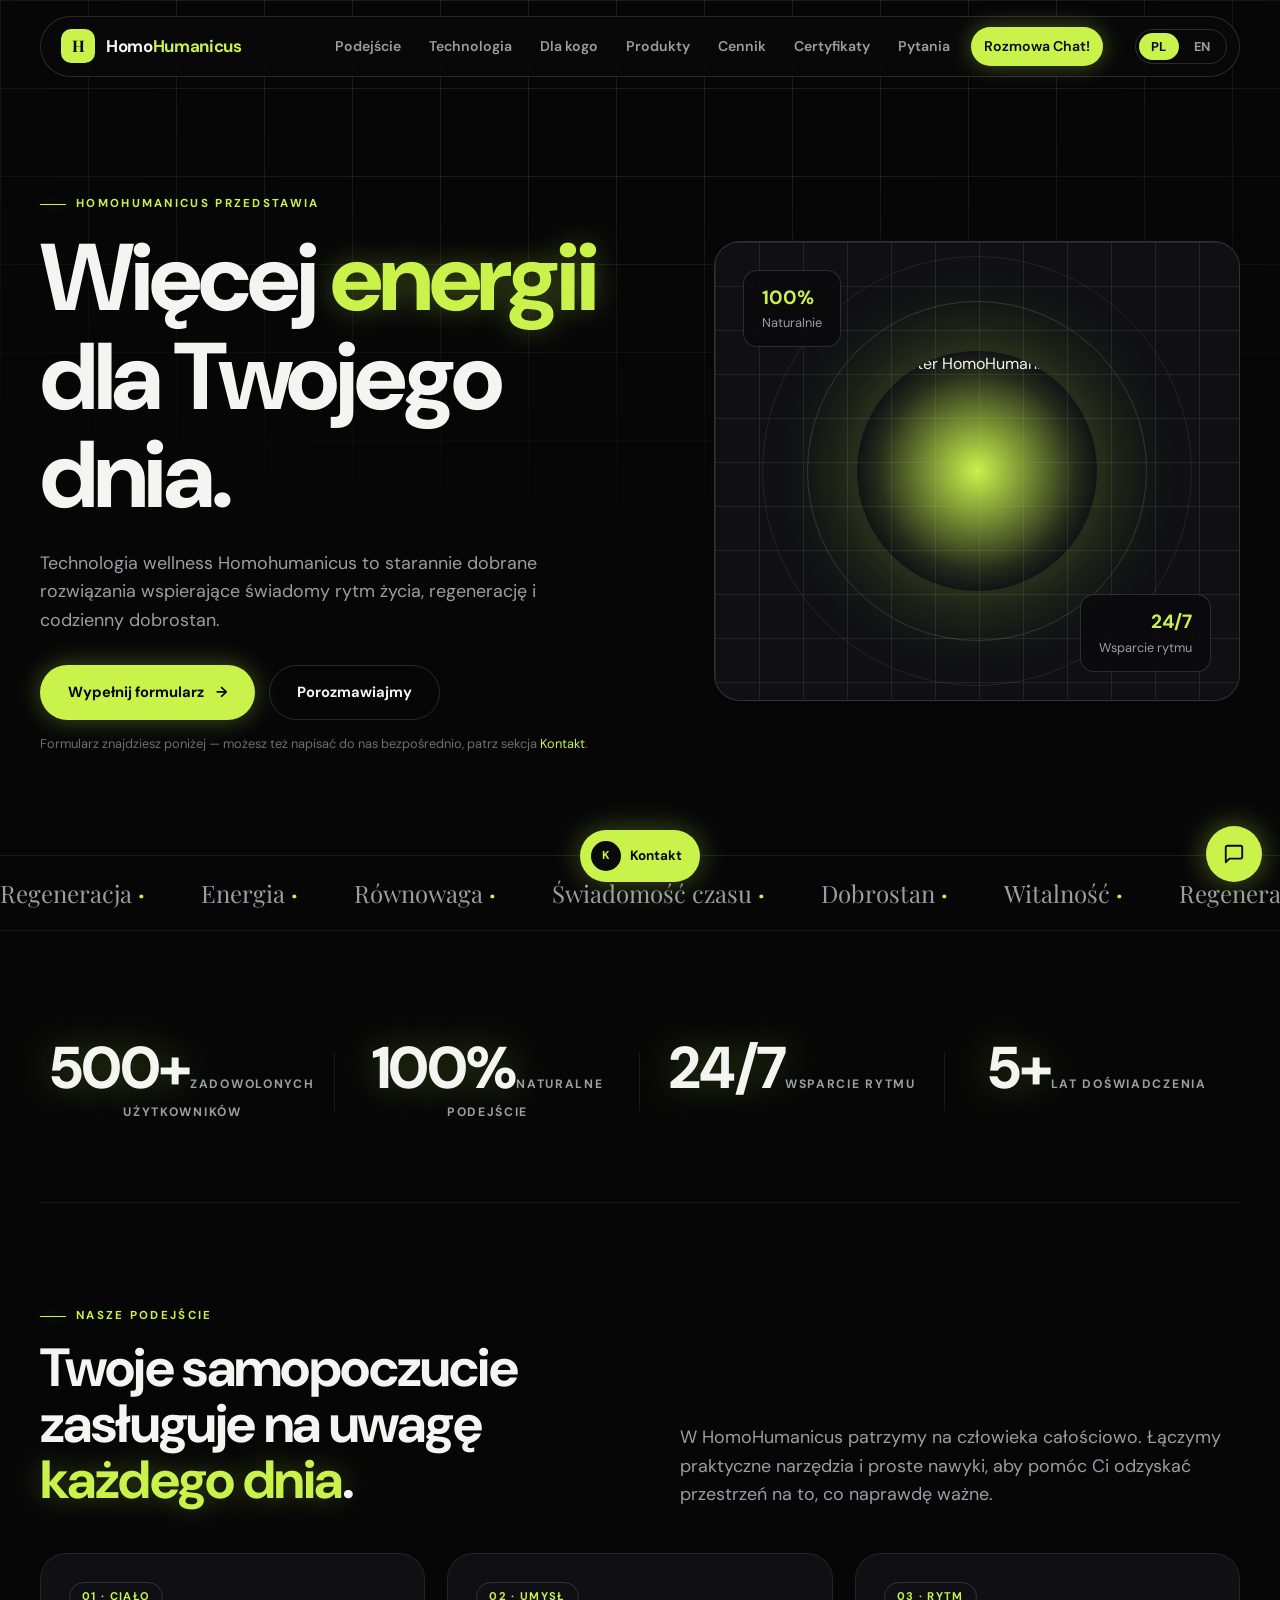
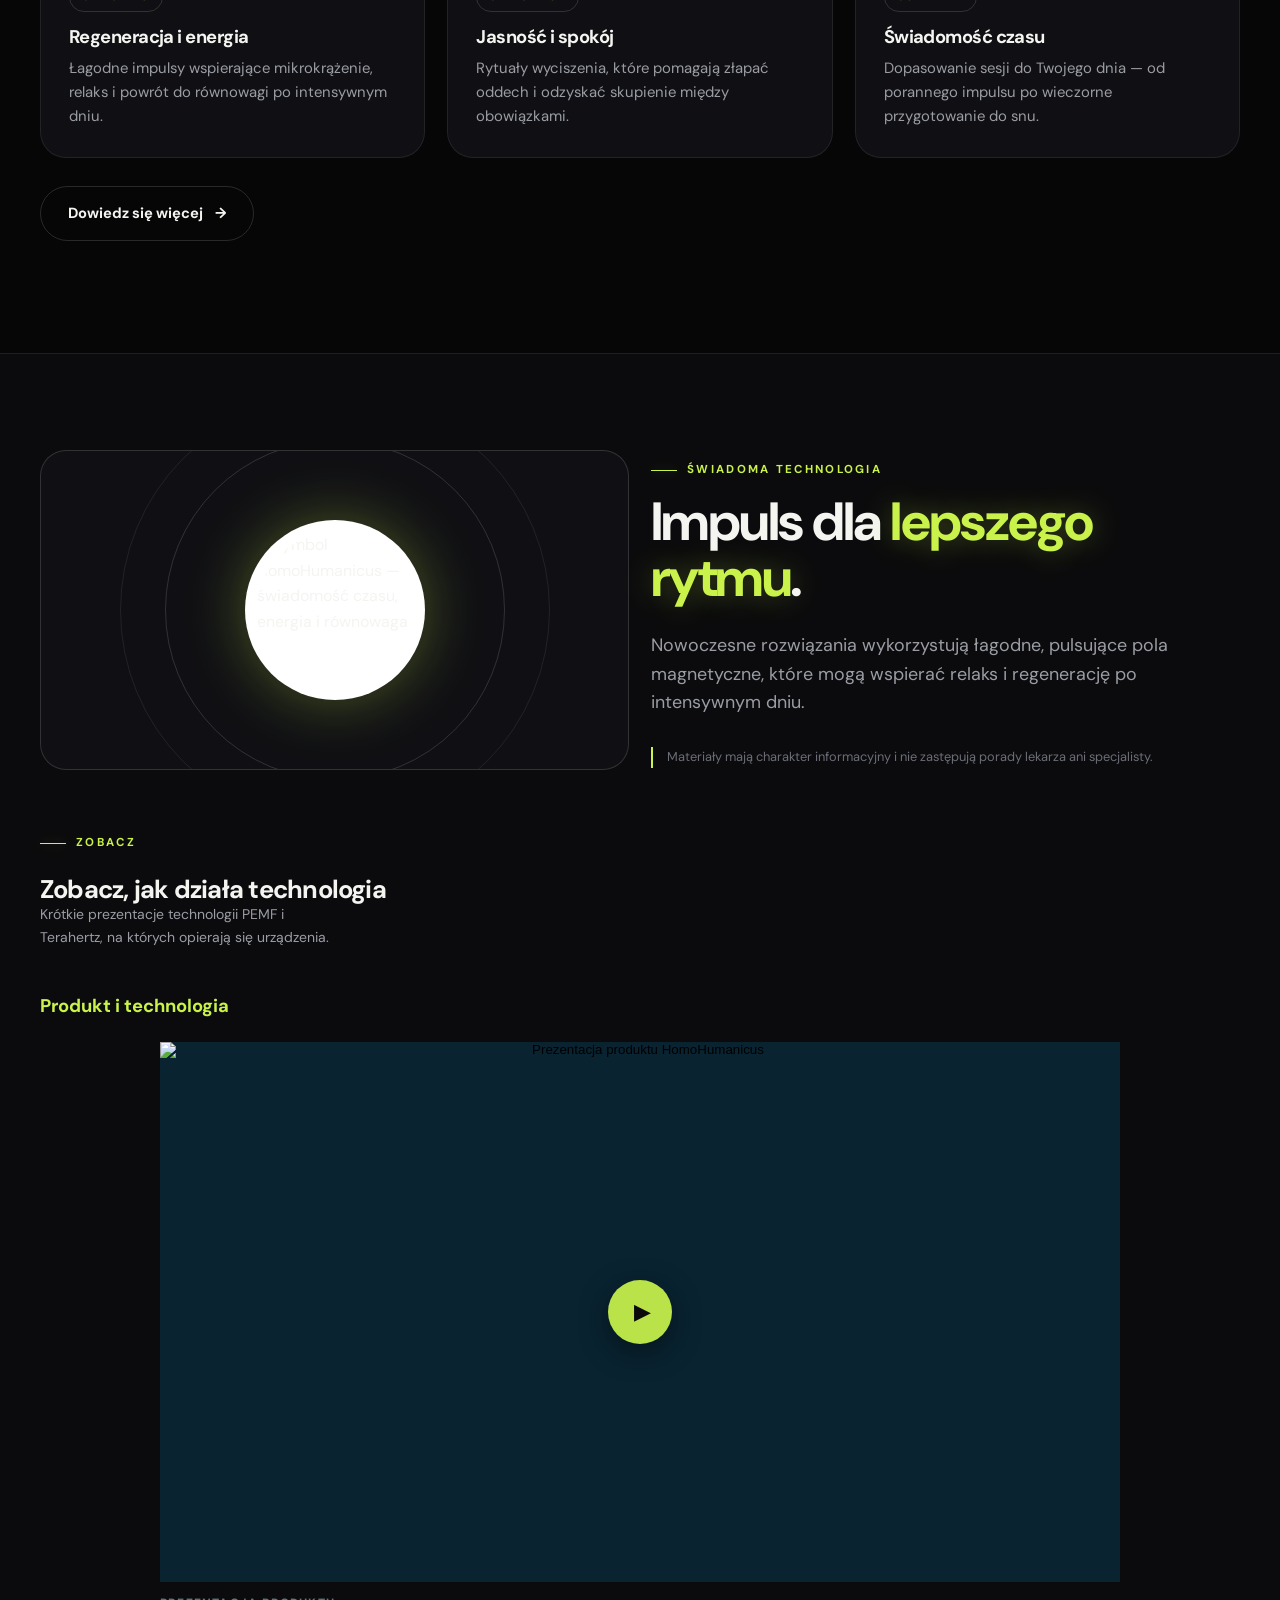
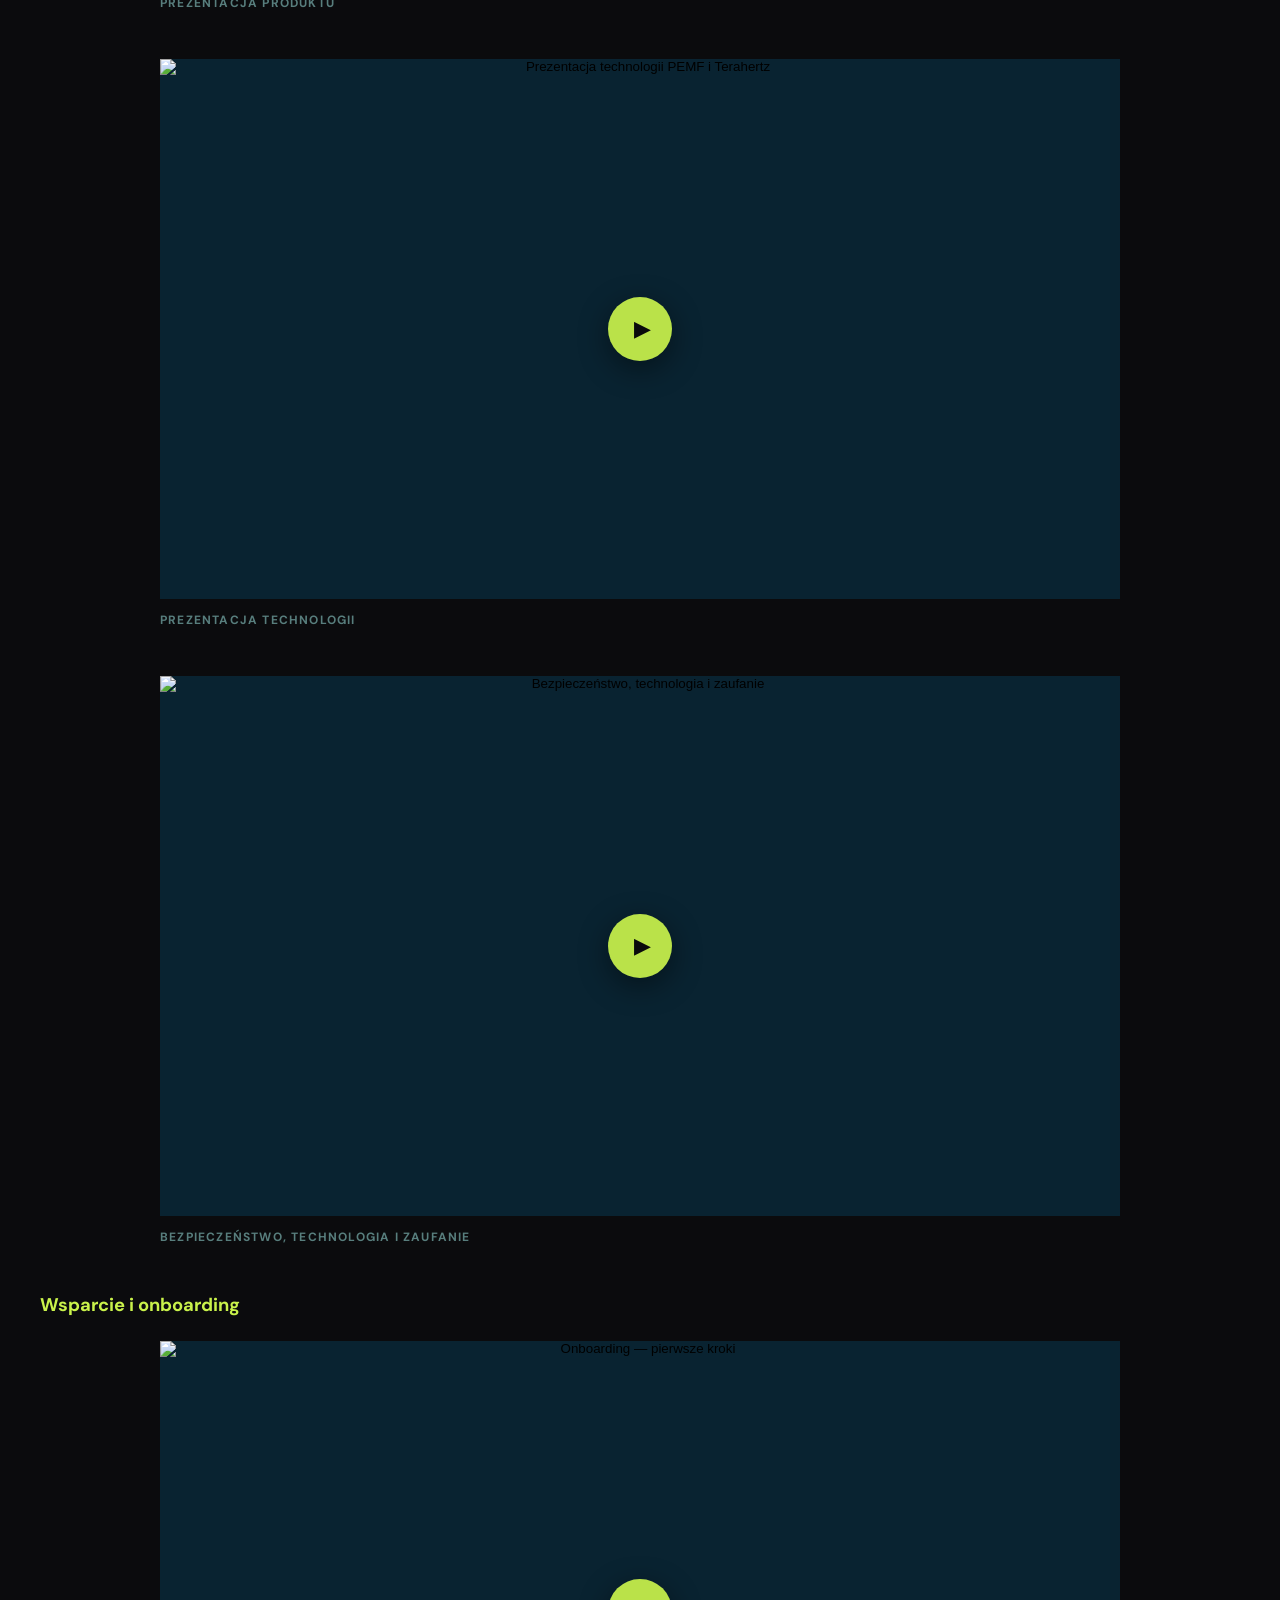
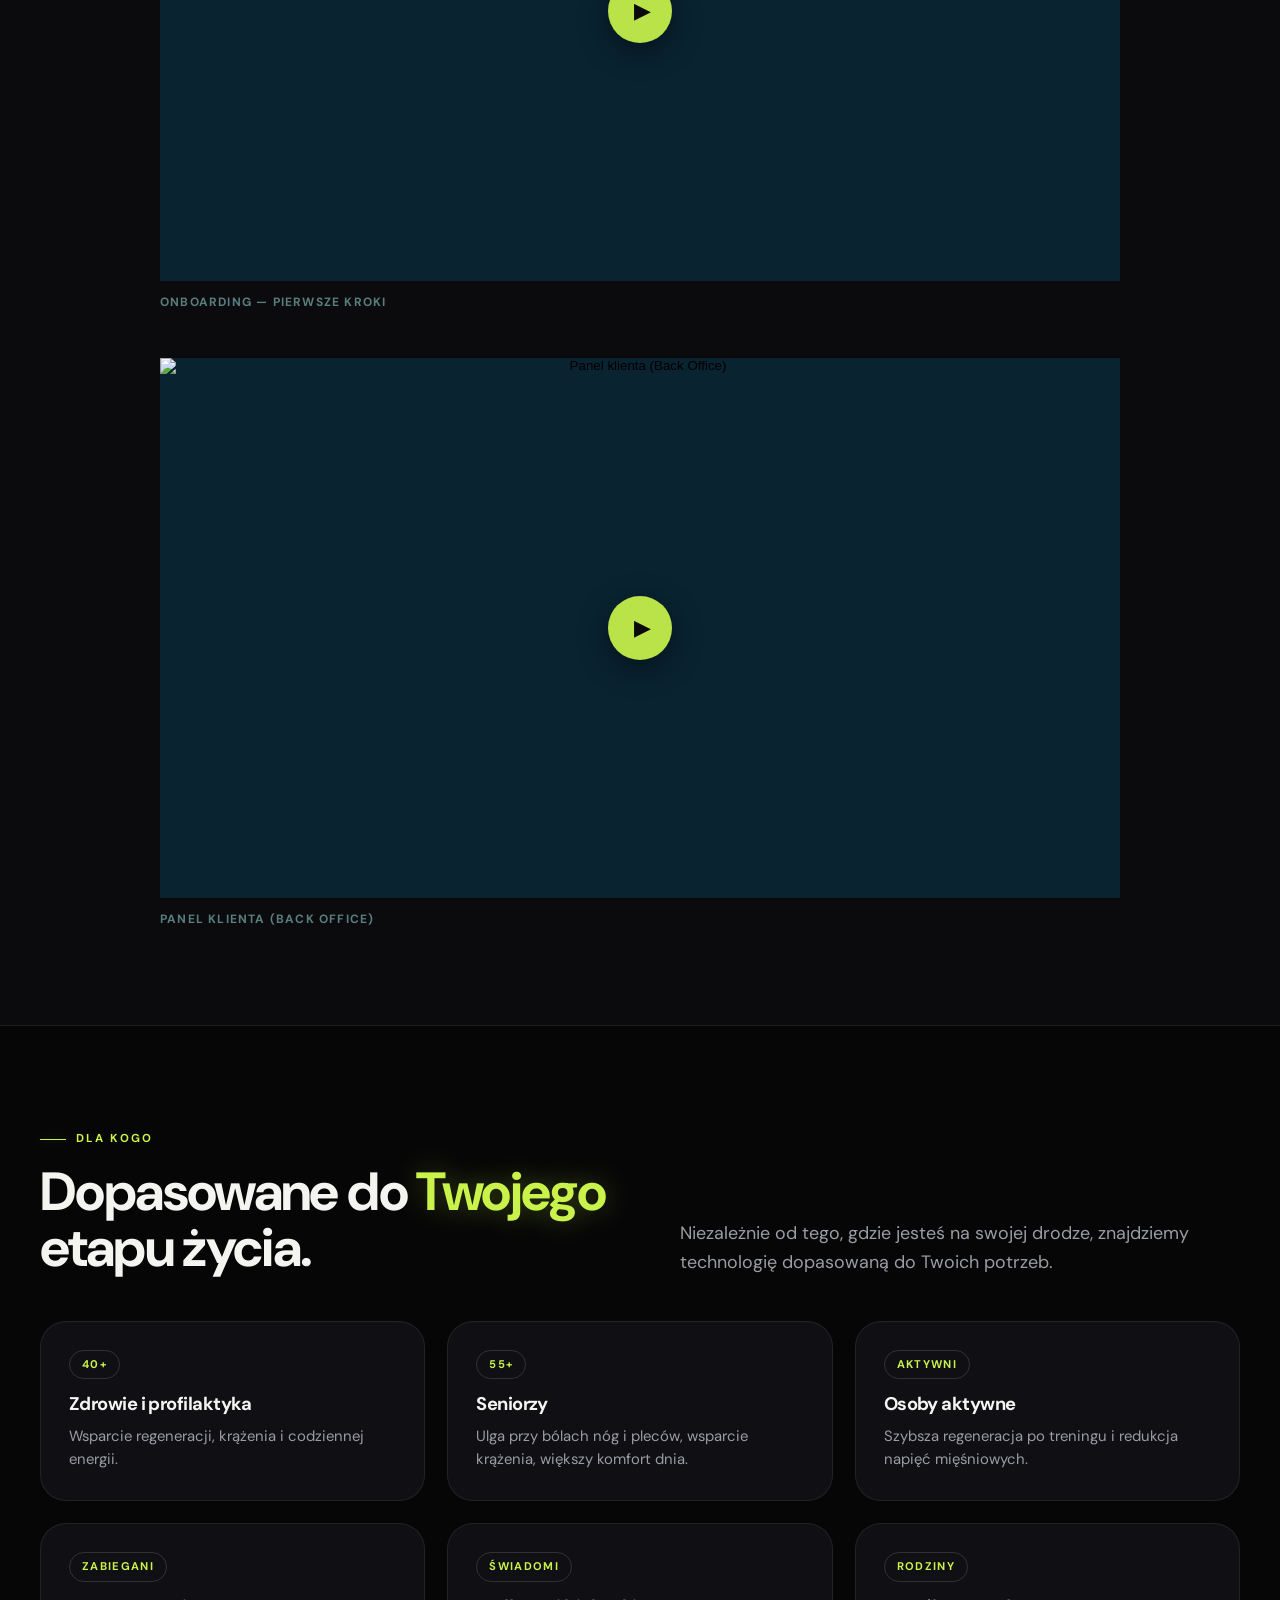
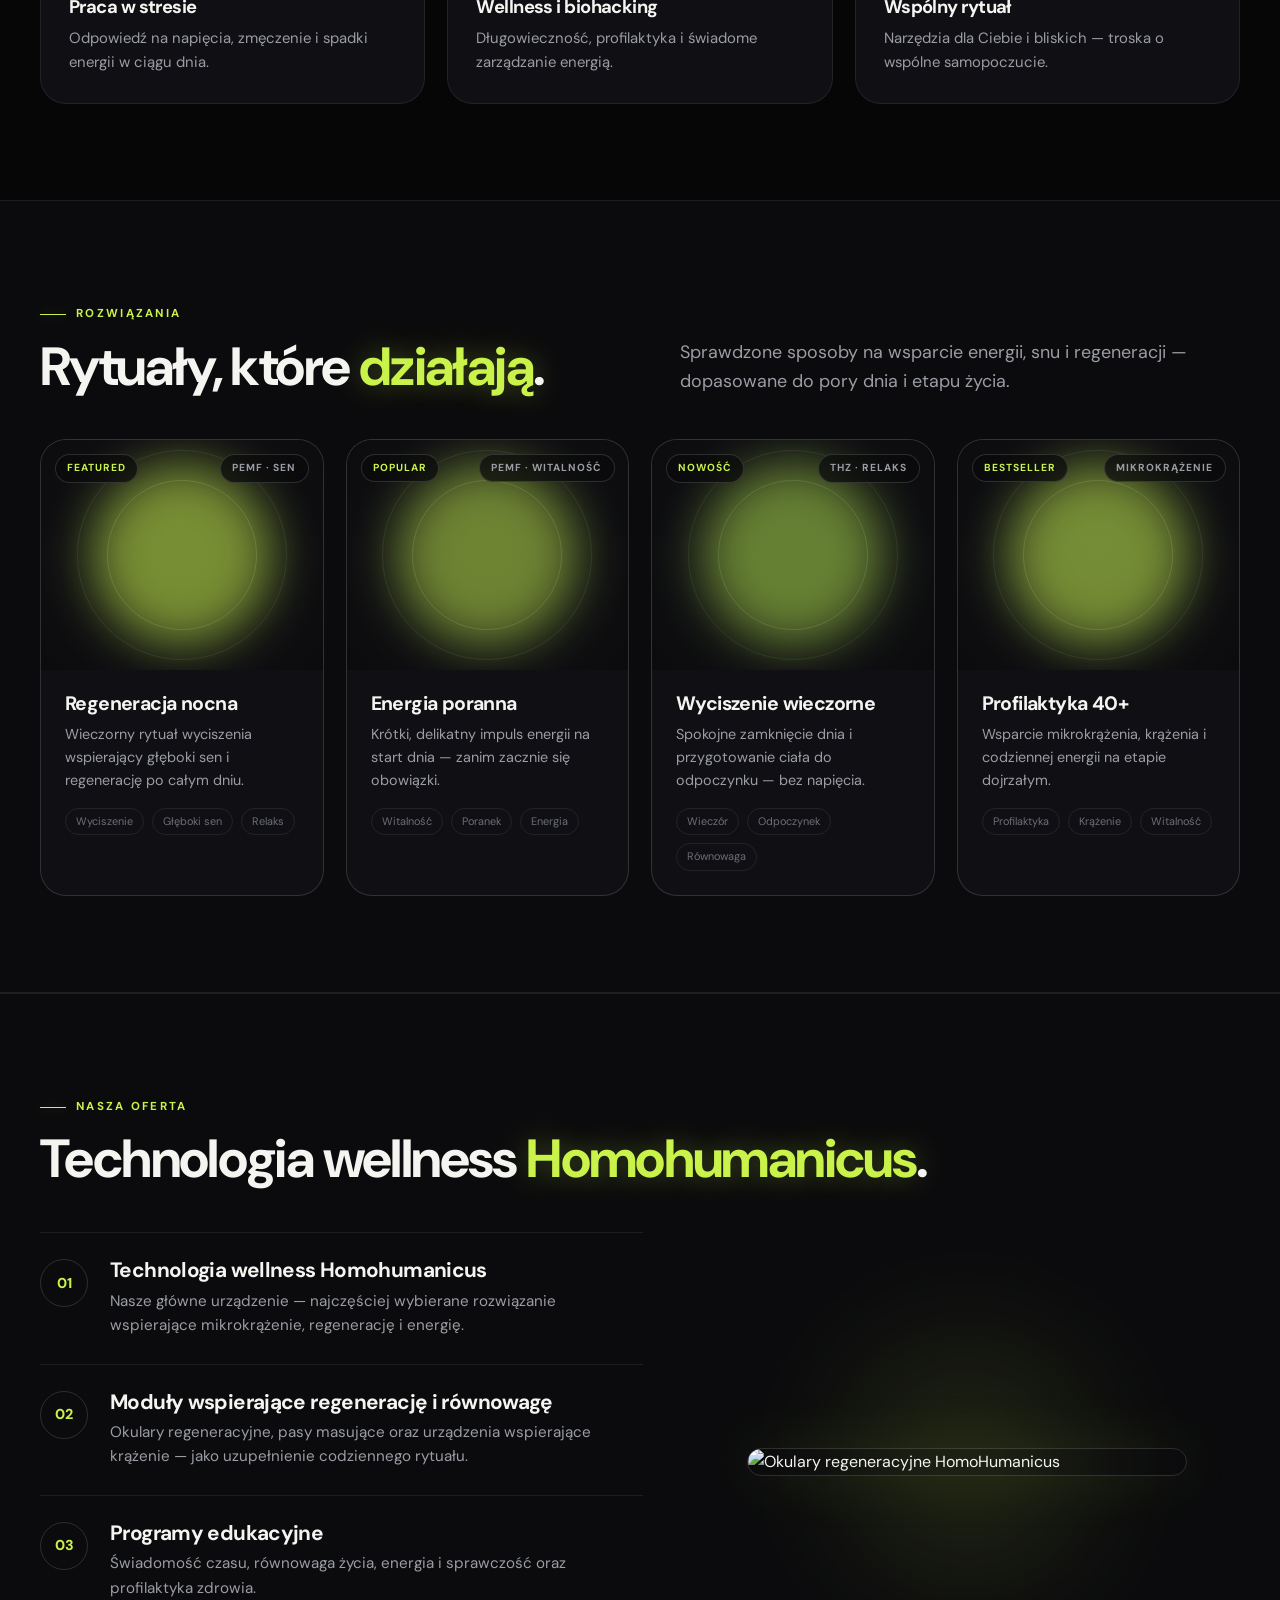
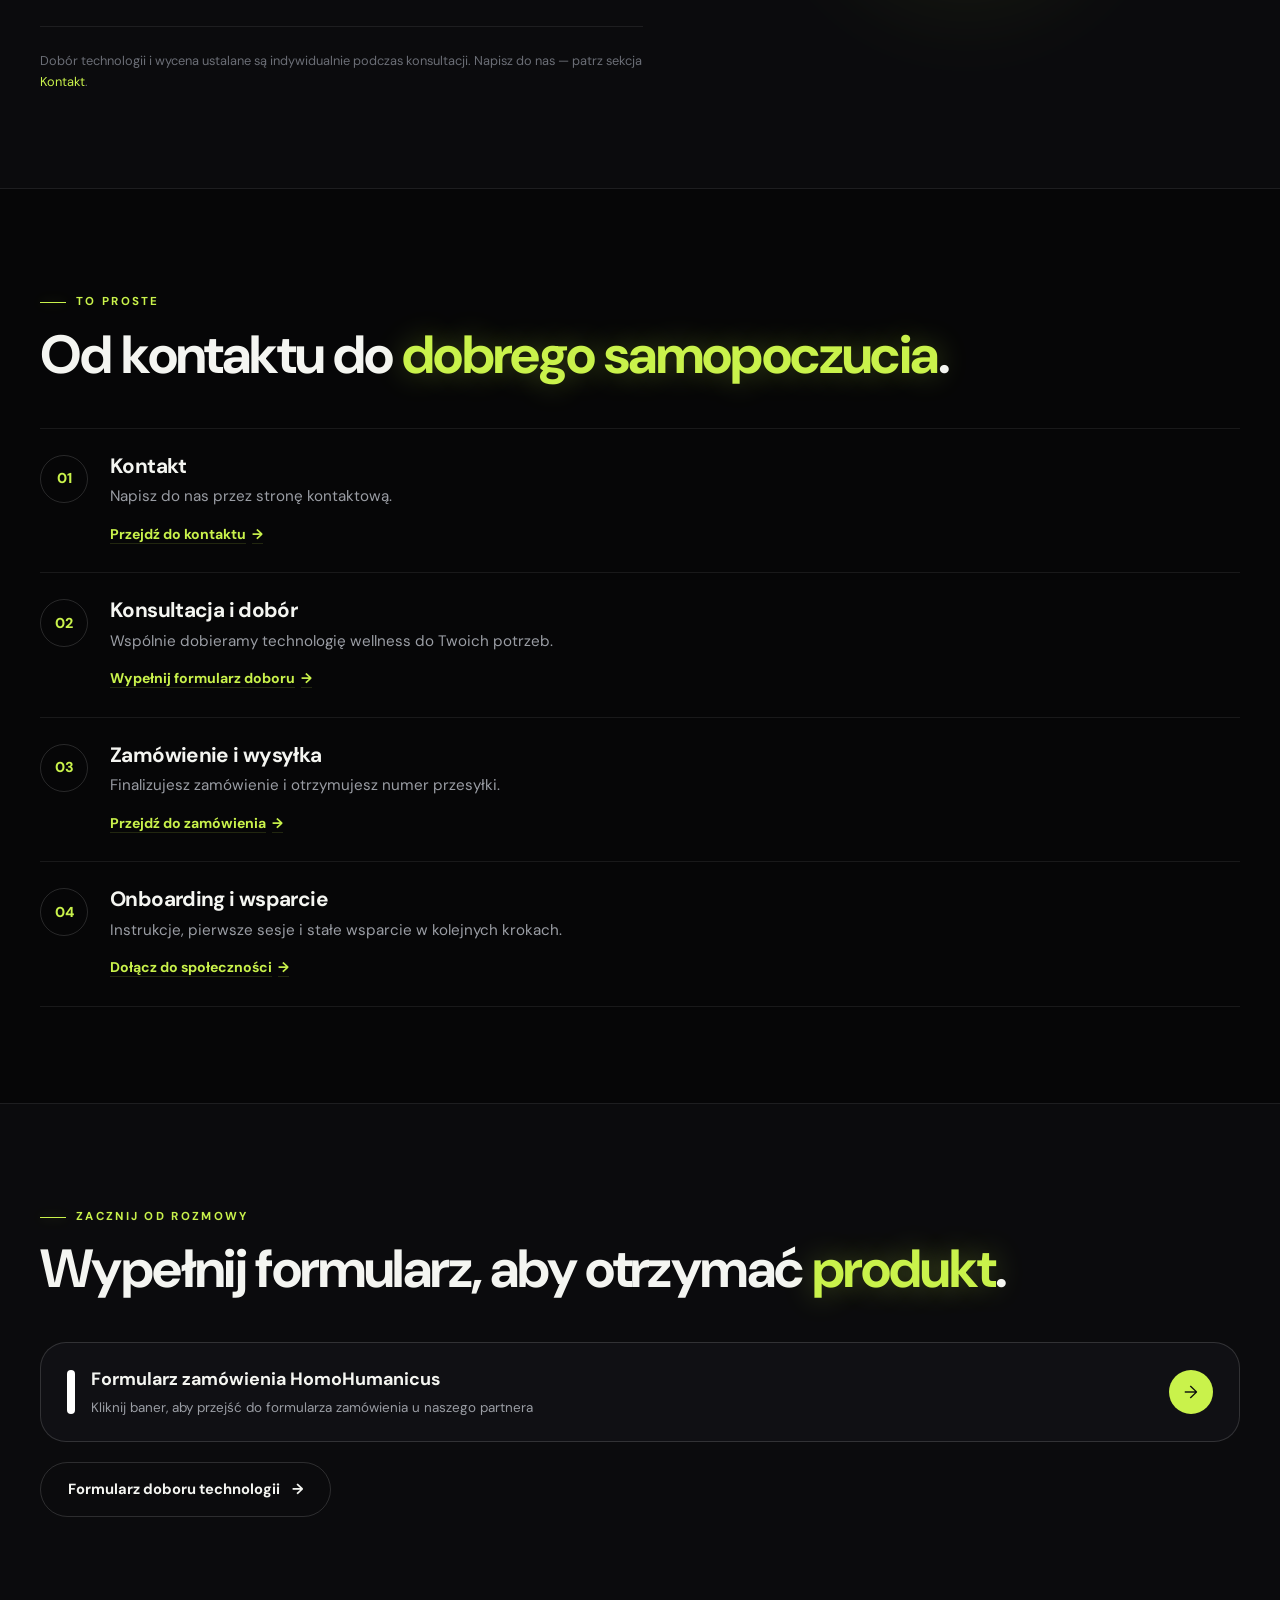
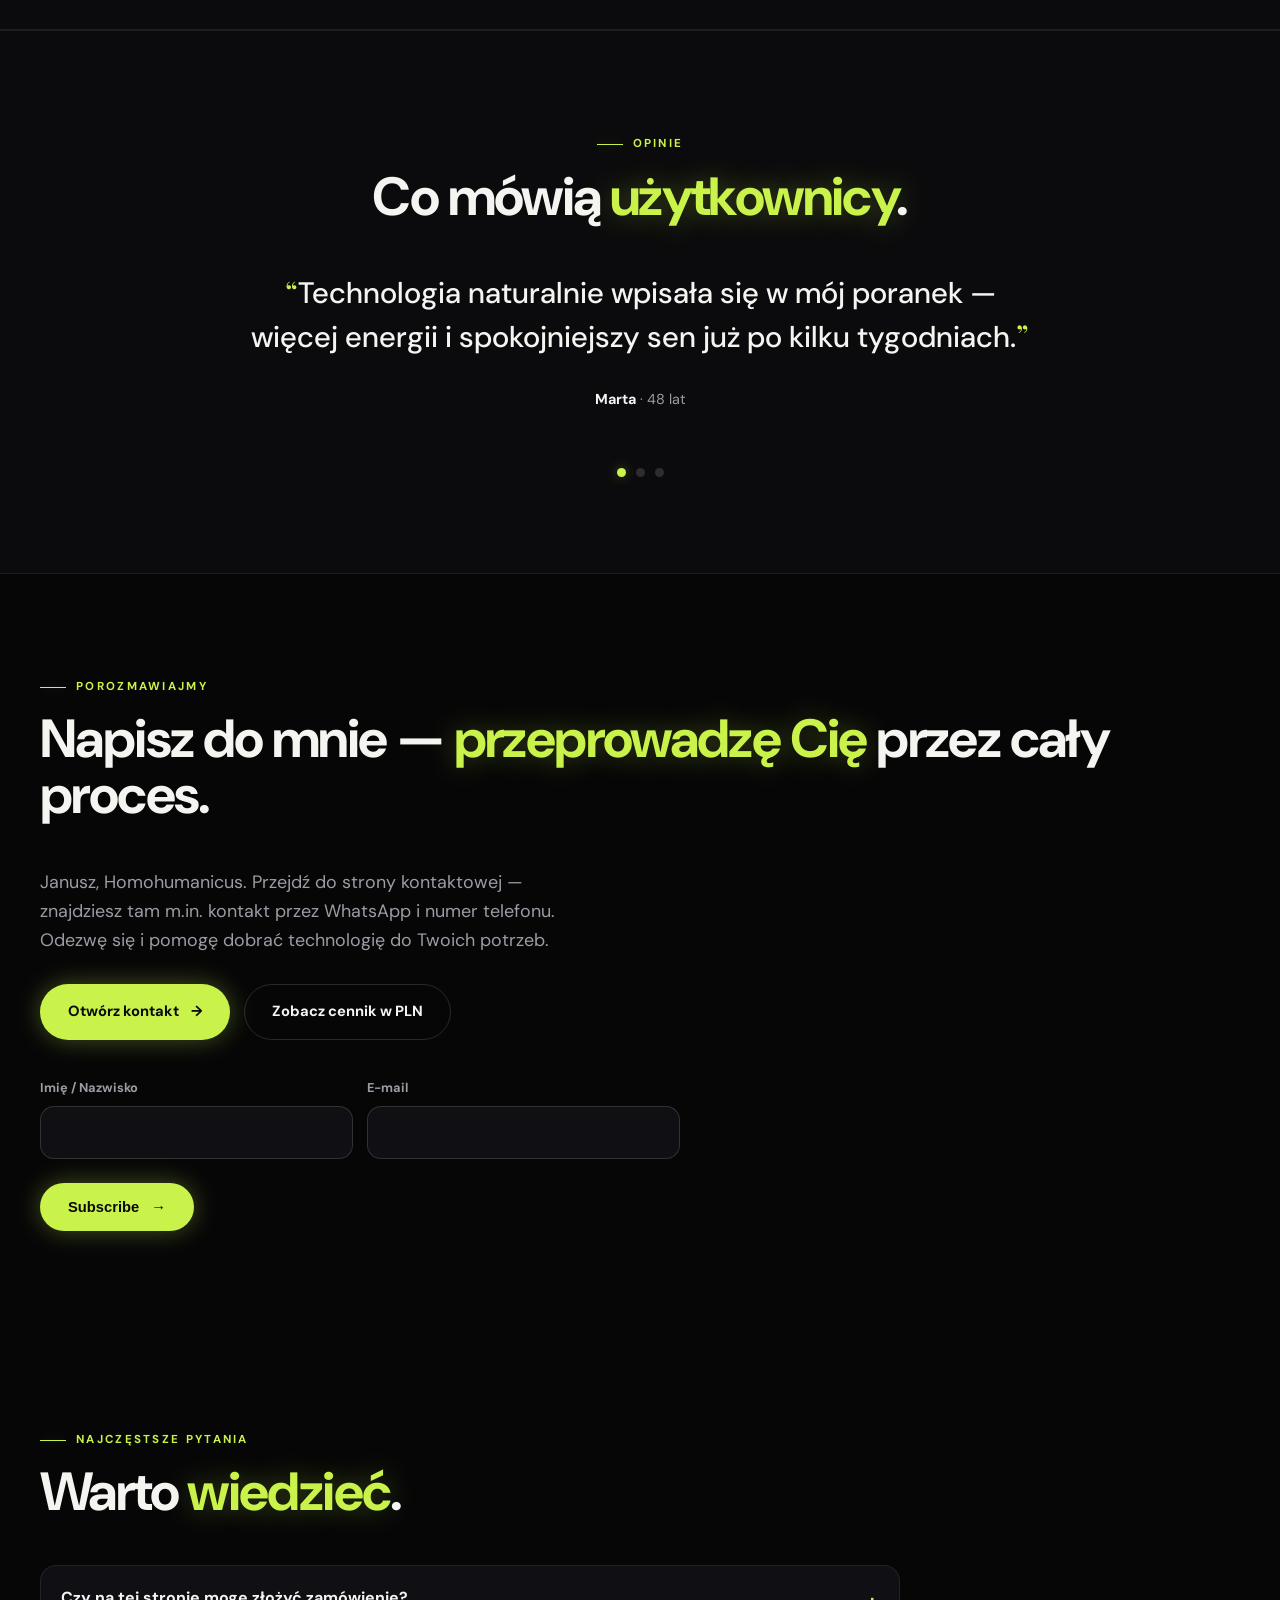
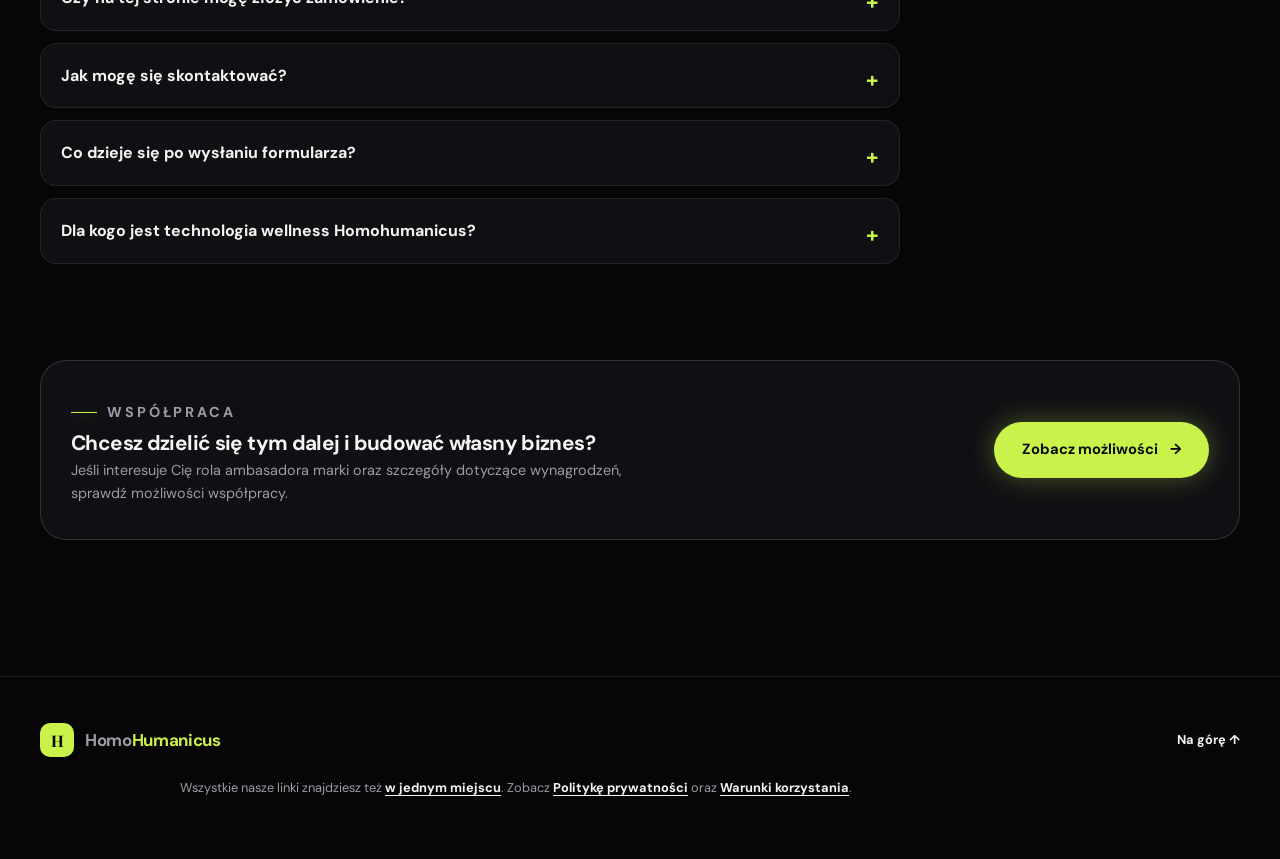
==== commit bfa5580d: "Load the Vimeo player on click (thumbnail -> player)" ====
--- a/index.html
+++ b/index.html
@@ -642,5 +642,22 @@
       // let's talk form (removed - replaced by newsletter script)
     </script>
     <script src="script.js?v6"></script>
+    <script>
+      // Click-to-play: swap a video thumbnail for the Vimeo player on demand.
+      (function () {
+        document.querySelectorAll('.video-thumb').forEach(function (btn) {
+          btn.addEventListener('click', function () {
+            var src = btn.getAttribute('data-src');
+            if (!src) return;
+            var iframe = document.createElement('iframe');
+            iframe.setAttribute('src', src);
+            iframe.setAttribute('title', btn.getAttribute('aria-label') || 'Video');
+            iframe.setAttribute('allow', 'autoplay; fullscreen; picture-in-picture');
+            iframe.setAttribute('allowfullscreen', '');
+            btn.parentNode.replaceChild(iframe, btn);
+          });
+        });
+      })();
+    </script>
   </body>
 </html>
--- a/video.css
+++ b/video.css
@@ -1 +1 @@
-.videos{padding:108px 0}.video-intro{max-width:290px;margin:0;color:var(--muted);font-size:14px}.video-grid{display:flex;flex-direction:column;gap:46px;width:80%;margin:0 auto}.video-card{margin:0}.video-frame{position:relative;aspect-ratio:16/9;background:#092331;overflow:hidden}.video-frame iframe{position:absolute;inset:0;width:100%;height:100%;border:0}.video-card p{margin:12px 0 0;font-size:12px;font-weight:700;text-transform:uppercase;letter-spacing:1.2px;color:#587e7d}@media(max-width:700px){.videos{padding:72px 0}.video-intro{margin-top:20px}.video-grid{width:100%;gap:32px}}
+.videos{padding:108px 0}.video-intro{max-width:290px;margin:0;color:var(--muted);font-size:14px}.video-grid{display:flex;flex-direction:column;gap:46px;width:80%;margin:0 auto}.video-card{margin:0}.video-frame{position:relative;aspect-ratio:16/9;background:#092331;overflow:hidden}.video-frame iframe{position:absolute;inset:0;width:100%;height:100%;border:0}.video-card p{margin:12px 0 0;font-size:12px;font-weight:700;text-transform:uppercase;letter-spacing:1.2px;color:#587e7d}@media(max-width:700px){.videos{padding:72px 0}.video-intro{margin-top:20px}.video-grid{width:100%;gap:32px}}.video-thumb{position:absolute;inset:0;width:100%;height:100%;padding:0;border:0;background:#092331;cursor:pointer;display:block;overflow:hidden}.video-thumb img{width:100%;height:100%;object-fit:cover;display:block;transition:transform .35s ease,opacity .25s ease}.video-thumb:hover img{transform:scale(1.04);opacity:.85}.video-play{position:absolute;top:50%;left:50%;transform:translate(-50%,-50%);width:64px;height:64px;border-radius:50%;background:rgba(201,242,75,.92);color:#0a0a0c;display:grid;place-items:center;font-size:22px;padding-left:4px;box-shadow:0 8px 30px rgba(0,0,0,.45);transition:transform .2s ease}.video-thumb:hover .video-play{transform:translate(-50%,-50%) scale(1.08)}
